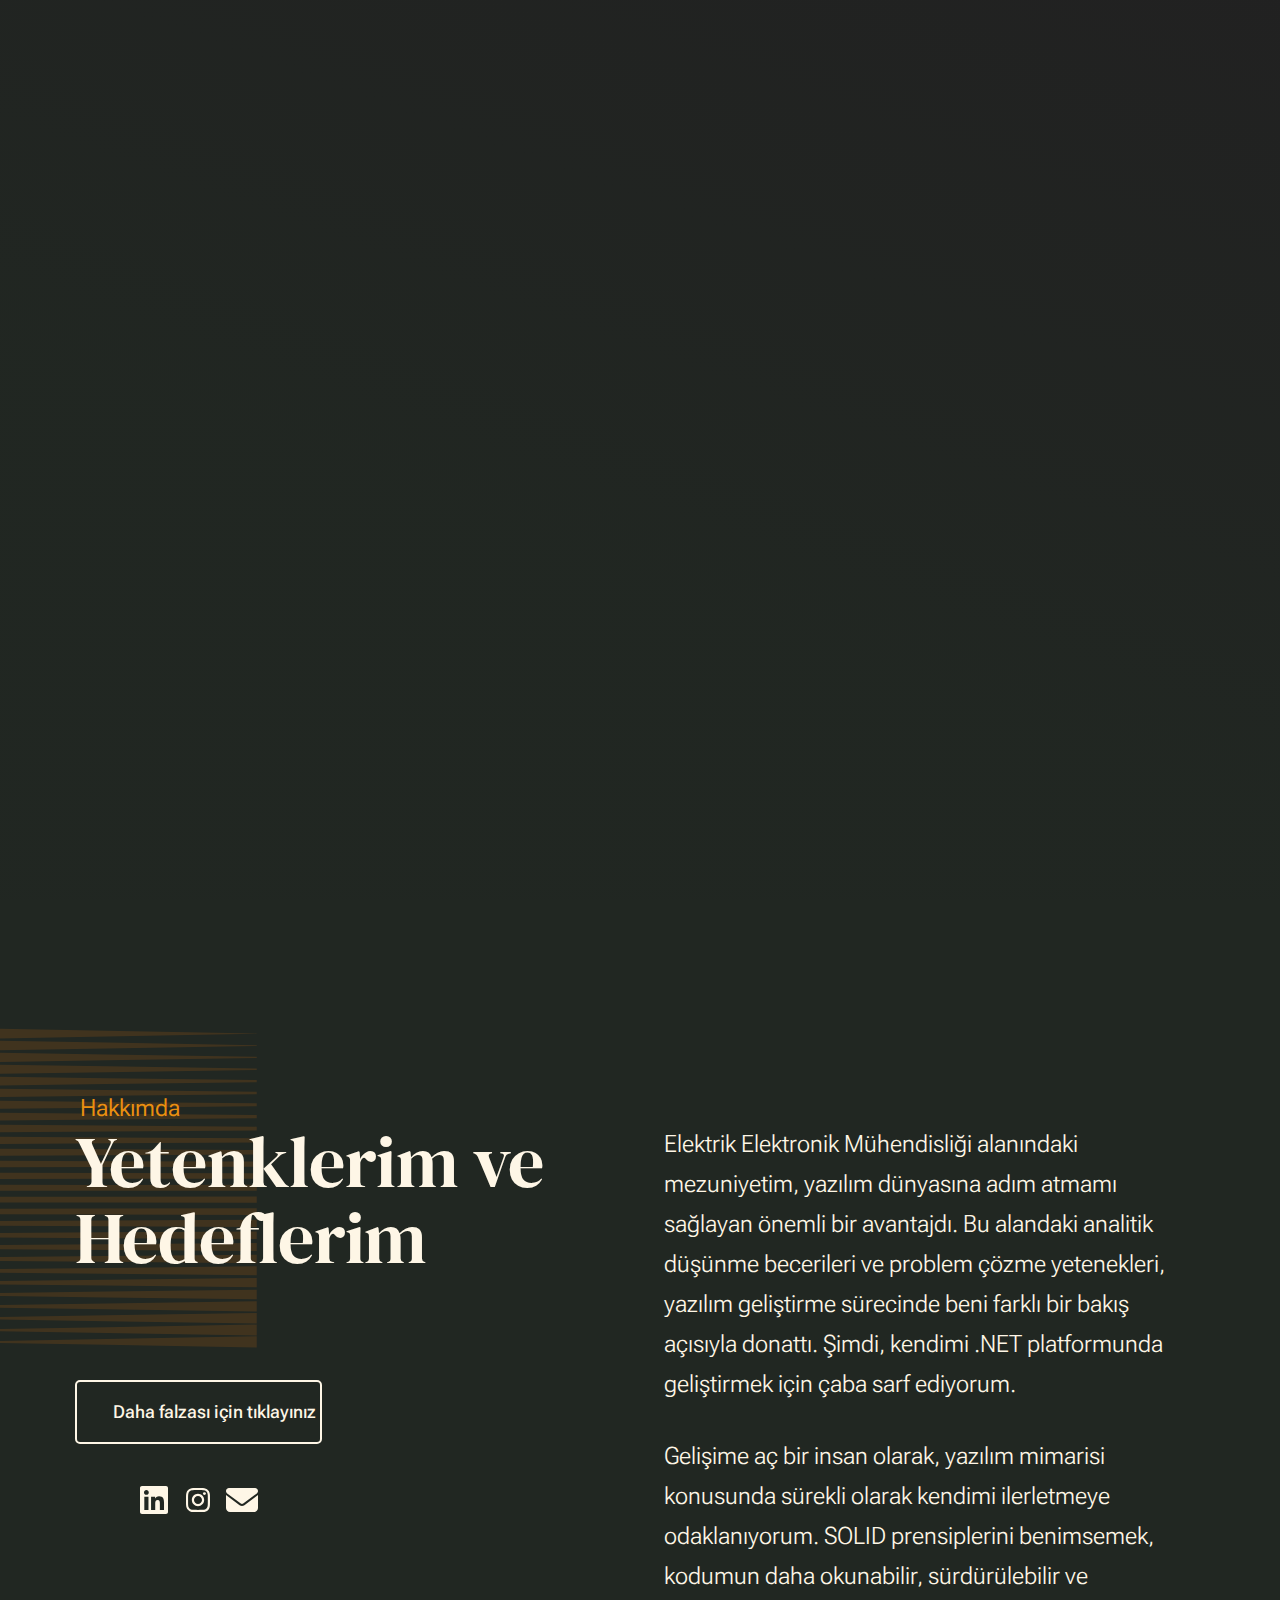
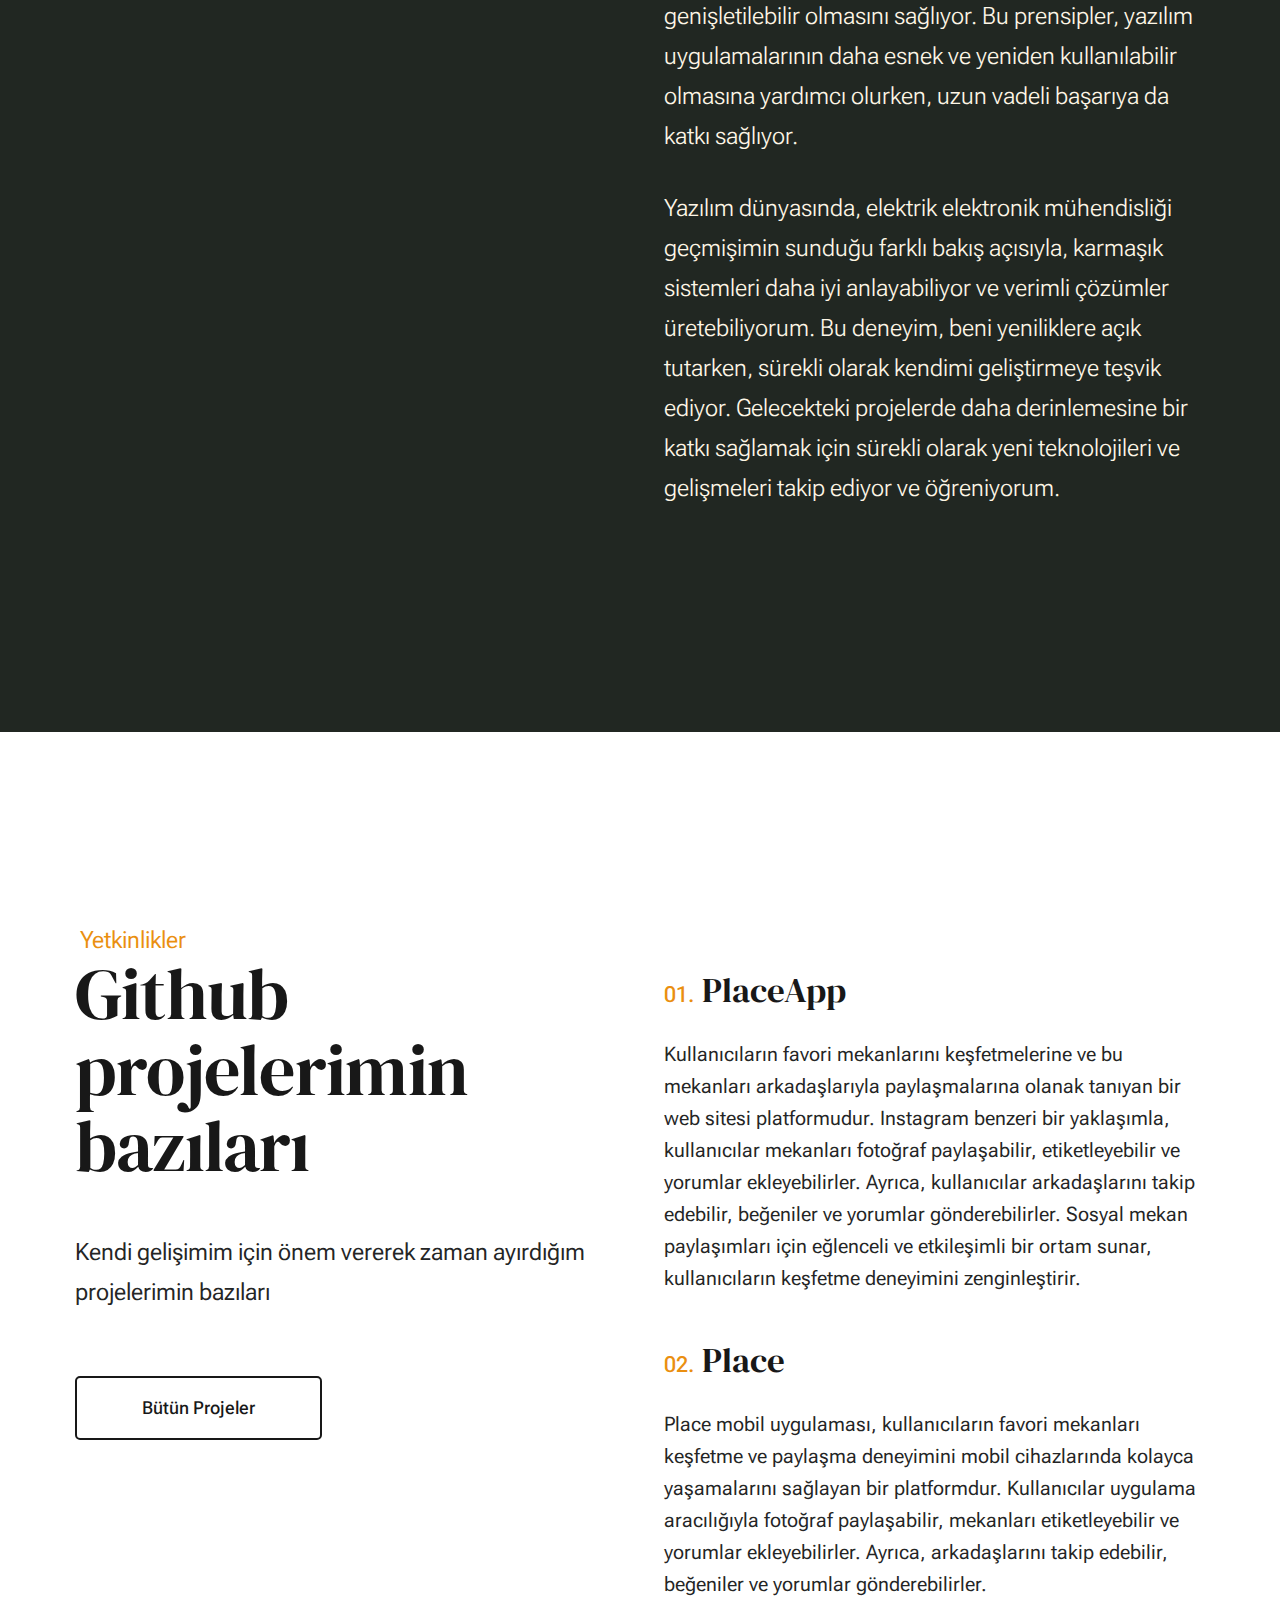
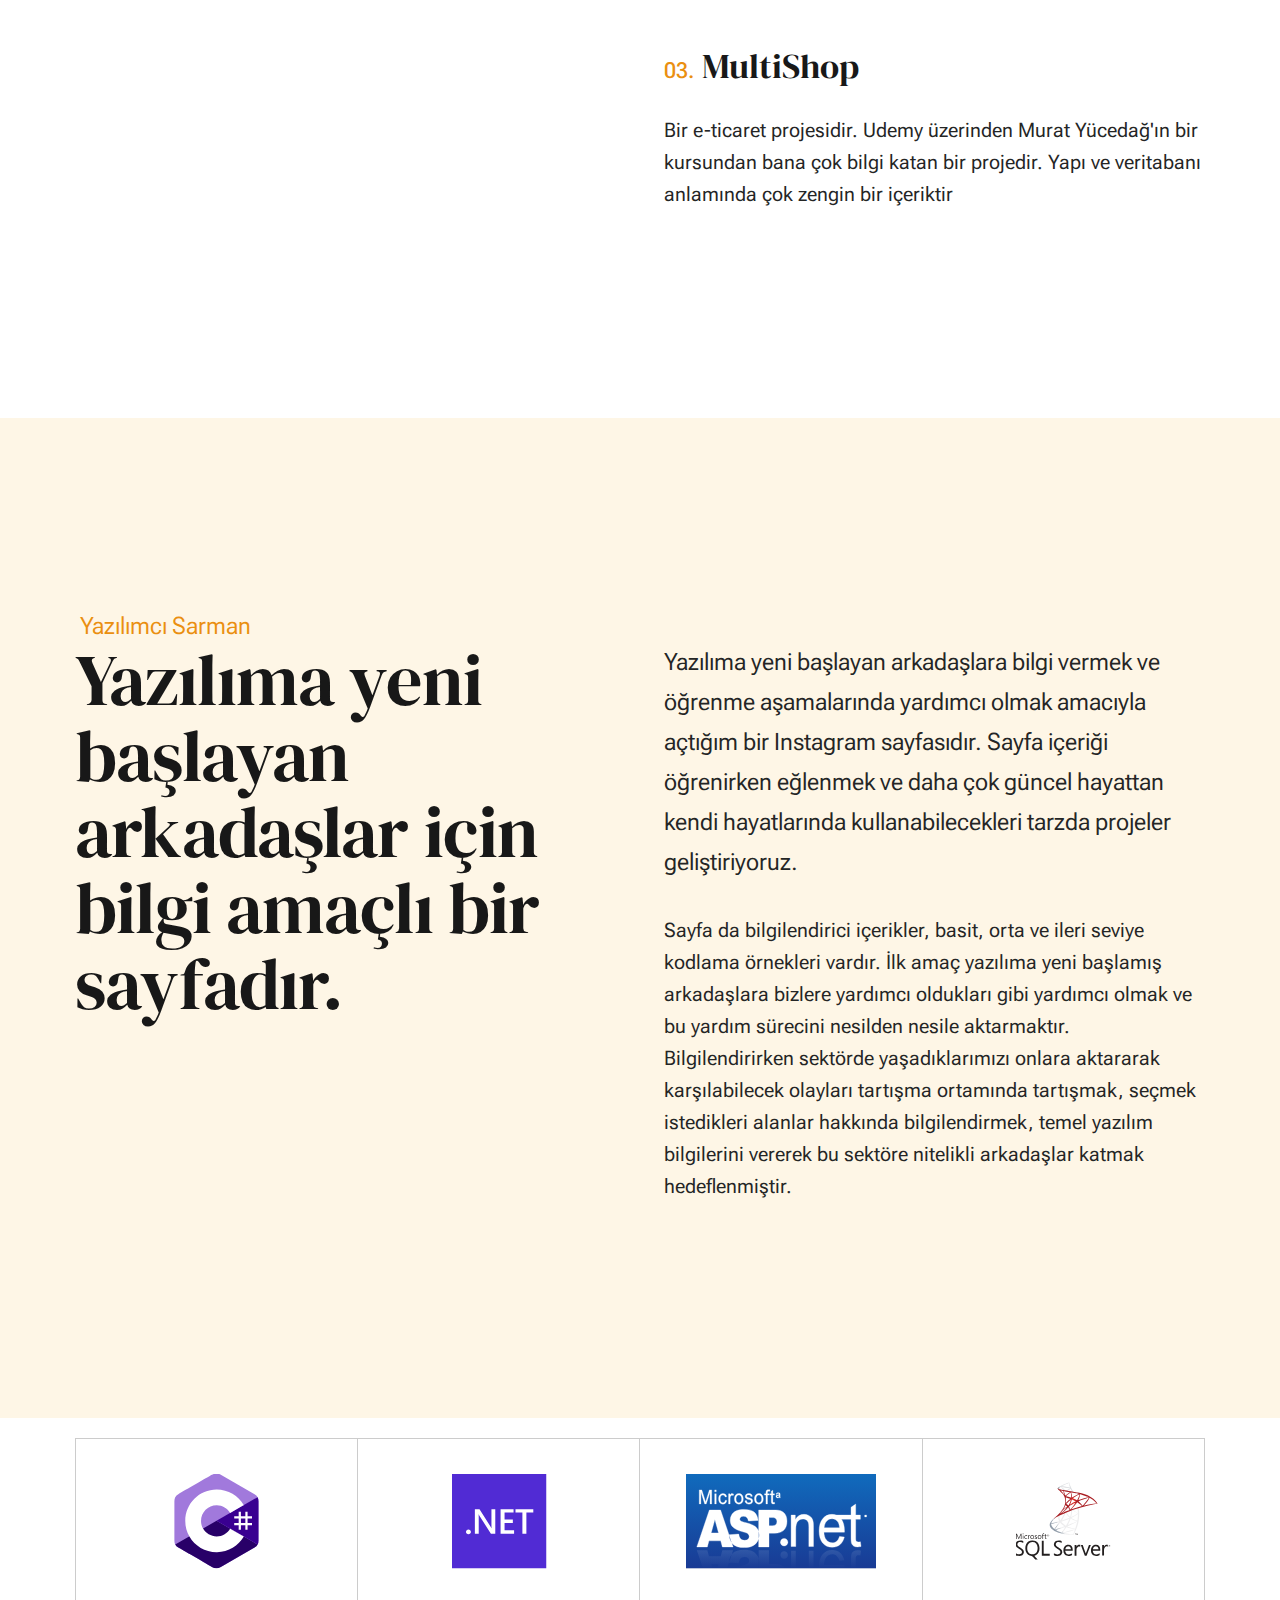
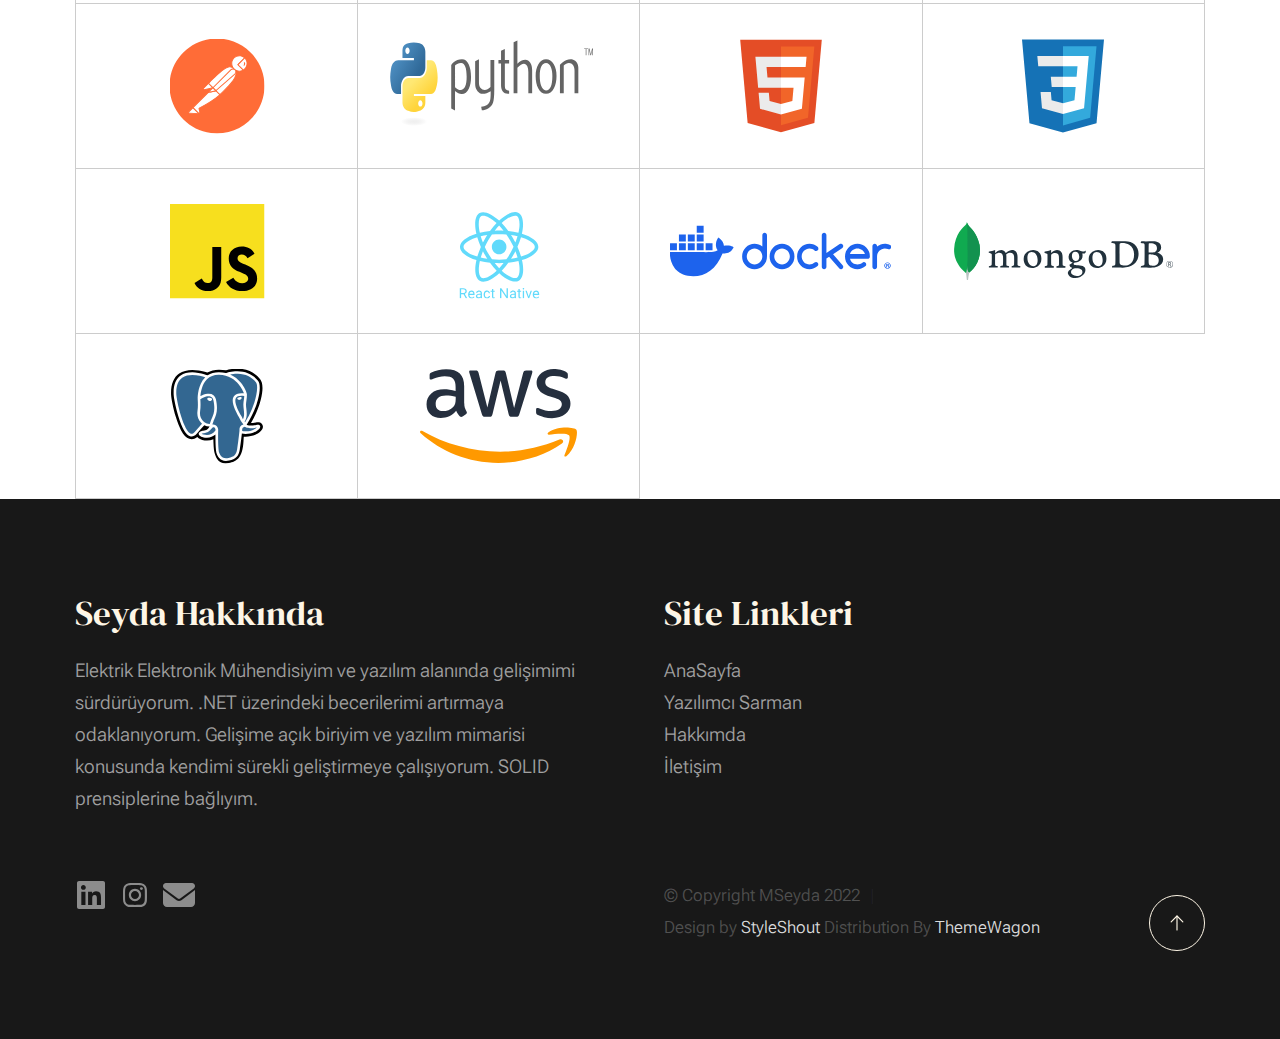
==== index.html @ 41a14652 "Fix" ====
<!DOCTYPE html>
<html lang="en" class="no-js" >
<head>

    <!--- basic page needs
    ================================================== -->
    <meta charset="utf-8">
    <meta name="viewport" content="width=device-width, initial-scale=1">
    <title>M.Seyda</title>

    <script>
        document.documentElement.classList.remove('no-js');
        document.documentElement.classList.add('js');
    </script>

    <!-- CSS
    ================================================== -->
    <link rel="stylesheet" href="css/vendor.css">
    <link rel="stylesheet" href="css/styles.css">

    <!-- favicons
    ================================================== -->
    <link rel="apple-touch-icon" sizes="180x180" href="apple-touch-icon.png">
    <link rel="icon" type="image/png" sizes="32x32" href="favicon-32x32.png">
    <link rel="icon" type="image/png" sizes="16x16" href="favicon-16x16.png">
    <link rel="manifest" href="site.webmanifest">

</head>


<body id="top">

    
    <!-- preloader
    ================================================== -->
    <div id="preloader">
        <div id="loader" class="dots-fade">
            <div></div>
            <div></div>
            <div></div>
        </div>
    </div>


    <!-- page wrap
    ================================================== -->
    <div id="page" class="s-pagewrap ss-home">


        <!-- # site header 
        ================================================== -->
        <header class="s-header">

            <div class="row s-header__inner width-sixteen-col">

                <div class="s-header__block">
                    <div class="s-header__logo">
                        <a class="logo" href="index.html">
                            <img src="images/logo.svg" alt="Homepage">
                        </a>
                    </div>

                    <a class="s-header__menu-toggle" href="#0"><span>Menu</span></a>
                </div> <!-- end s-header__block -->

                <nav class="s-header__nav">
    
                    <ul class="s-header__menu-links">
                        <li><a href="about.html">Hakkımda</a></li>
                        <li><a href="services.html">Yazılımsı Sarman</a></li>
                        <!-- <li><a href="blog.html">Journal</a></li> -->
                        <li><a href="contact.html">İletişim</a></li>
                    </ul> <!-- s-header__menu-links -->

                    <div class="s-header__contact">
                        <a href="https://drive.google.com/file/d/1LDnHceFIZ_jR4SyvJv1OPVoy2yQ7rIGN/view?usp=drive_link" class="btn btn--primary s-header__contact-btn" target="_blank">Cv İndir</a>                        
                    </div> <!-- s-header__contact -->
    
                </nav> <!-- end s-header__nav -->

            </div> <!-- end s-header__inner -->

        </header> <!-- end s-header -->


        <!-- # site main content
        ================================================== -->
        <section id="content" class="s-content" style="padding-bottom: 20px;">

            <!-- intro
            ----------------------------------------------- -->
            <section id="intro" class="s-intro">

                <div class="row s-intro__content width-sixteen-col">

                    <div class="column lg-12 s-intro__content-inner grid-block">
                        
                        <div class="s-intro__content-text">
                            <div class="s-intro__content-pretitle text-pretitle">Merhaba Ben Seyda</div>
                            <h1 class="s-intro__content-title">
                            Ben backend geliştiricisi ve <br>
                            elektrik elektronik <br>
                            mühendisiyim 
                            </h1>
                        </div> <!-- s-intro__content-text -->

                        <div class="s-intro__content-media"> 
                            <div class="s-intro__content-media-inner">                               
                                <img src="images/pp.jpeg" srcset="images/pp.jpeg 1x, images/pp@2x.jpeg 2x" alt="">
                                <div class="lines">                               
                                    <span></span>                                  
                                </div>
                            </div>
                        </div> <!-- s-intro__content-media -->                      

                        <div class="s-intro__scroll-down">
                            <a href="#about" class="smoothscroll">
                                <div class="scroll-icon">
                                    <svg xmlns="http://www.w3.org/2000/svg" viewBox="0 0 24 24" width="36" height="36" fill="none" stroke="#97b34a" stroke-width="1" stroke-linecap="round" stroke-linejoin="round">&lt;!--!  Atomicons Free 1.00 by @atisalab License - https://atomicons.com/license/ (Icons: CC BY 4.0) Copyright 2021 Atomicons --&gt;<polyline points="7 13 12 18 17 13"></polyline><line x1="12" y1="18" x2="12" y2="6"></line></svg>
                                </div>
                                <span>Daha fazlası için kaydırınız</span>
                            </a>
                        </div> <!-- s-intro__scroll-down -->
                        
                    </div> <!-- s-intro__content-inner -->

                </div> <!-- s-intro__content -->

            </section> <!-- end s-intro -->

            <!-- about
            ----------------------------------------------- -->
            <section id="about" class="s-about target-section">

                <div class="row s-about__content width-sixteen-col">
                    <div class="column grid-block grid-section-split">

                        <img src="images/geometric_shape.svg" alt="" class="s-about__content-imgbg">

                        <div class="section-header grid-section-split__header">
                            <div class="text-pretitle">Hakkımda</div>                           
                            <h2 class="text-display-title">
                            Yetenklerim ve Hedeflerim
                            </h2>                           
                        </div> <!-- end section-header -->

                        <div class="s-about__content-main grid-section-split__primary">
                            <p class="attention-getter">
                                Elektrik Elektronik Mühendisliği alanındaki mezuniyetim, yazılım dünyasına 
                                adım atmamı sağlayan önemli bir avantajdı. Bu alandaki analitik düşünme becerileri 
                                ve problem çözme yetenekleri, yazılım geliştirme sürecinde beni farklı bir bakış 
                                açısıyla donattı. Şimdi, kendimi .NET platformunda geliştirmek için çaba sarf ediyorum.
                            </p>

                            <p class="attention-getter">
                                Gelişime aç bir insan olarak, yazılım mimarisi konusunda sürekli olarak kendimi 
                                ilerletmeye odaklanıyorum. SOLID prensiplerini benimsemek, kodumun daha okunabilir, 
                                sürdürülebilir ve genişletilebilir olmasını sağlıyor. 
                                Bu prensipler, yazılım uygulamalarının daha esnek ve yeniden kullanılabilir olmasına 
                                yardımcı olurken, uzun vadeli başarıya da katkı sağlıyor.
                            </p>

                            <p class="attention-getter">
                                Yazılım dünyasında, elektrik elektronik mühendisliği geçmişimin 
                                sunduğu farklı bakış açısıyla, karmaşık sistemleri daha iyi anlayabiliyor ve 
                                verimli çözümler üretebiliyorum. Bu deneyim, beni yeniliklere açık tutarken, sürekli olarak 
                                kendimi geliştirmeye teşvik ediyor. Gelecekteki projelerde daha derinlemesine bir katkı sağlamak 
                                için sürekli olarak yeni teknolojileri ve gelişmeleri takip ediyor ve öğreniyorum.
                            </p>
                        </div> <!-- end s-about__content-main -->

                        <div class="s-about__content-btn grid-section-split__bottom">
                            <a href="about.html" class="btn btn--stroke u-fullwidth">Daha falzası için tıklayınız</a>

                            <ul class="s-about__social social-list">
                                <li>
                                    <a href="https://tr.linkedin.com/in/muhammet-seyda-arma%C4%9Fan-079438a9" target="_blank">
                                        <svg xmlns="http://www.w3.org/2000/svg" viewBox="0 0 448 512"><!--!Font Awesome Free 6.5.2 by @fontawesome - https://fontawesome.com License - https://fontawesome.com/license/free Copyright 2024 Fonticons, Inc.--><path d="M416 32H31.9C14.3 32 0 46.5 0 64.3v383.4C0 465.5 14.3 480 31.9 480H416c17.6 0 32-14.5 32-32.3V64.3c0-17.8-14.4-32.3-32-32.3zM135.4 416H69V202.2h66.5V416zm-33.2-243c-21.3 0-38.5-17.3-38.5-38.5S80.9 96 102.2 96c21.2 0 38.5 17.3 38.5 38.5 0 21.3-17.2 38.5-38.5 38.5zm282.1 243h-66.4V312c0-24.8-.5-56.7-34.5-56.7-34.6 0-39.9 27-39.9 54.9V416h-66.4V202.2h63.7v29.2h.9c8.9-16.8 30.6-34.5 62.9-34.5 67.2 0 79.7 44.3 79.7 101.9V416z"/></svg>
                                        <span class="u-screen-reader-text">Facebook</span>
                                    </a>
                                </li>
                                
                                <li>
                                    <a href="https://www.instagram.com/m.seydaarmagan/" target="_blank">
                                        <svg xmlns="http://www.w3.org/2000/svg" width="24" height="24" viewBox="0 0 24 24" style="fill:rgba(0, 0, 0, 1);transform:;-ms-filter:"><path d="M11.999,7.377c-2.554,0-4.623,2.07-4.623,4.623c0,2.554,2.069,4.624,4.623,4.624c2.552,0,4.623-2.07,4.623-4.624 C16.622,9.447,14.551,7.377,11.999,7.377L11.999,7.377z M11.999,15.004c-1.659,0-3.004-1.345-3.004-3.003 c0-1.659,1.345-3.003,3.004-3.003s3.002,1.344,3.002,3.003C15.001,13.659,13.658,15.004,11.999,15.004L11.999,15.004z"></path><circle cx="16.806" cy="7.207" r="1.078"></circle><path d="M20.533,6.111c-0.469-1.209-1.424-2.165-2.633-2.632c-0.699-0.263-1.438-0.404-2.186-0.42 c-0.963-0.042-1.268-0.054-3.71-0.054s-2.755,0-3.71,0.054C7.548,3.074,6.809,3.215,6.11,3.479C4.9,3.946,3.945,4.902,3.477,6.111 c-0.263,0.7-0.404,1.438-0.419,2.186c-0.043,0.962-0.056,1.267-0.056,3.71c0,2.442,0,2.753,0.056,3.71 c0.015,0.748,0.156,1.486,0.419,2.187c0.469,1.208,1.424,2.164,2.634,2.632c0.696,0.272,1.435,0.426,2.185,0.45 c0.963,0.042,1.268,0.055,3.71,0.055s2.755,0,3.71-0.055c0.747-0.015,1.486-0.157,2.186-0.419c1.209-0.469,2.164-1.424,2.633-2.633 c0.263-0.7,0.404-1.438,0.419-2.186c0.043-0.962,0.056-1.267,0.056-3.71s0-2.753-0.056-3.71C20.941,7.57,20.801,6.819,20.533,6.111z M19.315,15.643c-0.007,0.576-0.111,1.147-0.311,1.688c-0.305,0.787-0.926,1.409-1.712,1.711c-0.535,0.199-1.099,0.303-1.67,0.311 c-0.95,0.044-1.218,0.055-3.654,0.055c-2.438,0-2.687,0-3.655-0.055c-0.569-0.007-1.135-0.112-1.669-0.311 c-0.789-0.301-1.414-0.923-1.719-1.711c-0.196-0.534-0.302-1.099-0.311-1.669c-0.043-0.95-0.053-1.218-0.053-3.654 c0-2.437,0-2.686,0.053-3.655c0.007-0.576,0.111-1.146,0.311-1.687c0.305-0.789,0.93-1.41,1.719-1.712 c0.534-0.198,1.1-0.303,1.669-0.311c0.951-0.043,1.218-0.055,3.655-0.055c2.437,0,2.687,0,3.654,0.055 c0.571,0.007,1.135,0.112,1.67,0.311c0.786,0.303,1.407,0.925,1.712,1.712c0.196,0.534,0.302,1.099,0.311,1.669 c0.043,0.951,0.054,1.218,0.054,3.655c0,2.436,0,2.698-0.043,3.654H19.315z"></path></svg>
                                        <span class="u-screen-reader-text">Instagram</span>
                                    </a>
                                </li>
                                <li>
                                    <a href="mailto:muhammedseyda@hotmail.com">
                                        <svg xmlns="http://www.w3.org/2000/svg" viewBox="0 0 512 512"><!--!Font Awesome Free 6.5.2 by @fontawesome - https://fontawesome.com License - https://fontawesome.com/license/free Copyright 2024 Fonticons, Inc.--><path d="M48 64C21.5 64 0 85.5 0 112c0 15.1 7.1 29.3 19.2 38.4L236.8 313.6c11.4 8.5 27 8.5 38.4 0L492.8 150.4c12.1-9.1 19.2-23.3 19.2-38.4c0-26.5-21.5-48-48-48H48zM0 176V384c0 35.3 28.7 64 64 64H448c35.3 0 64-28.7 64-64V176L294.4 339.2c-22.8 17.1-54 17.1-76.8 0L0 176z"/></svg>
                                        <span class="u-screen-reader-text">Dribbble</span>
                                    </a>
                                </li>
                            </ul> <!-- end s-footer__social -->
                        </div> <!-- end s-about__content-btn -->
                    
                    </div> <!-- content-inner -->
                </div>
                
            </section> <!-- end s-about -->

            <!-- expertise
            ----------------------------------------------- -->
            <section id="expertise" class="s-expertise">

                <div class="row s-expertise__content width-sixteen-col">
                    <div class="column xl-12 grid-block grid-section-split">

                        <div class="section-header grid-section-split__header">
                            <div class="text-pretitle">Yetkinlikler</div>                           
                            <h2 class="text-display-title">
                            Github projelerimin bazıları
                            </h2>     
                            
                            <p class="lead">
                                Kendi gelişimim için önem vererek zaman ayırdığım projelerimin bazıları
                            </p>
                        </div> <!-- end section-header -->

                        <div class="s-expertise__content-main grid-section-split__primary">

                            <div class="grid-list-items list-items show-ctr">
                                <div class="grid-list-items__item list-items__item">
                                    <div class="grid-list-items__title list-items__item-header">
                                        <h3 class="list-items__item-title">PlaceApp</h3>
                                    </div>
                                    <div class="grid-list-items__text list-items__item-text">
                                        <p>
                                            Kullanıcıların favori mekanlarını keşfetmelerine ve bu mekanları arkadaşlarıyla 
                                            paylaşmalarına olanak tanıyan bir web sitesi platformudur. 
                                            Instagram benzeri bir yaklaşımla, kullanıcılar mekanları fotoğraf paylaşabilir, 
                                            etiketleyebilir ve yorumlar ekleyebilirler. Ayrıca, kullanıcılar arkadaşlarını takip edebilir, 
                                            beğeniler ve yorumlar gönderebilirler. Sosyal mekan paylaşımları için eğlenceli ve 
                                            etkileşimli bir ortam sunar, kullanıcıların keşfetme deneyimini zenginleştirir.
                                        </p>
                                    </div>
                                </div> <!-- list-item -->
                                <div class="grid-list-items__item list-items__item">
                                    <div class="grid-list-items__title list-items__item-header">
                                        <h3 class="list-items__item-title">Place</h3>
                                    </div>
                                    <div class="grid-list-items__text list-items__item-text">
                                        <p>
                                            Place mobil uygulaması, kullanıcıların favori mekanları keşfetme ve 
                                            paylaşma deneyimini mobil cihazlarında kolayca yaşamalarını 
                                            sağlayan bir platformdur. Kullanıcılar uygulama aracılığıyla 
                                            fotoğraf paylaşabilir, mekanları etiketleyebilir ve 
                                            yorumlar ekleyebilirler. Ayrıca, arkadaşlarını takip edebilir, 
                                            beğeniler ve yorumlar gönderebilirler.
                                        </p>
                                    </div>
                                </div> <!-- list-expertise__item -->
                                <div class="grid-list-items__item list-items__item">
                                    <div class="grid-list-items__title list-items__item-header">
                                        <h3 class="list-items__item-title">MultiShop</h3>
                                    </div>
                                    <div class="grid-list-items__text list-items__item-text">
                                        <p>
                                            Bir e-ticaret projesidir.
                                        Udemy üzerinden Murat Yücedağ'ın bir kursundan bana çok
                                        bilgi katan bir projedir. Yapı ve veritabanı anlamında çok
                                        zengin bir içeriktir
                                        </p>
                                    </div>
                                </div> <!-- list-expertise__item -->
                                 <!-- list-expertise__item -->

                            </div> <!-- grid-list-items -->
                        </div> <!-- end s-expertise__content-main -->

                        <div class="s-expertise__content-btn grid-section-split__bottom">
                            <a href="https://github.com/muhammetseyda?tab=repositories" target="_blank" class="btn btn--stroke u-fullwidth">Bütün Projeler</a>
                        </div> <!-- end s-about__content-btn -->

                    </div> <!-- end grid-block-->
                </div> <!-- end s-expertise__content -->

            </section> <!-- end s-expertise -->

            <!-- clients
            ----------------------------------------------- -->
            <section id="clients" class="s-clients">          

                <div class="row s-clients__content-block width-sixteen-col">
                    <div class="column xl-12 grid-block grid-section-split">
                    
                        <div class="section-header grid-section-split__header">
                            <div class="text-pretitle">
                                <a href="https://www.instagram.com/yazilimcisarman/" target="_blank">
                                    Yazılımcı Sarman
                                </a>
                            </div>                           
                            <h2 class="text-display-title">
                            Yazılıma yeni başlayan arkadaşlar için bilgi amaçlı bir sayfadır.
                            </h2>       
                        </div> <!-- end section-header -->
                    
                        <div class="grid-section-split__primary">
                            <p class="lead">
                            Yazılıma yeni başlayan arkadaşlara bilgi vermek ve öğrenme aşamalarında yardımcı olmak amacıyla
                            açtığım bir Instagram sayfasıdır. Sayfa içeriği öğrenirken eğlenmek ve daha çok güncel hayattan
                            kendi hayatlarında kullanabilecekleri tarzda projeler geliştiriyoruz.
                            </p>   

                            <p>
                            Sayfa da bilgilendirici içerikler, basit, orta ve ileri seviye kodlama örnekleri vardır.
                            İlk amaç yazılıma yeni başlamış arkadaşlara bizlere yardımcı oldukları gibi yardımcı olmak ve bu yardım 
                            sürecini nesilden nesile aktarmaktır. Bilgilendirirken sektörde yaşadıklarımızı onlara aktararak 
                            karşılabilecek olayları tartışma ortamında tartışmak, seçmek istedikleri alanlar hakkında bilgilendirmek,
                            temel yazılım bilgilerini vererek bu sektöre nitelikli arkadaşlar katmak hedeflenmiştir.
                            </p>
                        </div> <!-- end grid-section-split__primary -->
                    
                    </div> <!-- end column -->
                </div> <!-- end row -->

                 <!-- end row -->
            </section> <!-- end s-clients -->            

        </section> <!-- s-content-->
        <div class="row s-clients__content-block width-sixteen-col">
            <div class="column xl-12">
            
                <div class="clients-list">
                    <div class="clients-list__item">
                        <a href="#0">
                            <img src="images/clients/csharp.svg" alt="">
                        </a>
                    </div>   
                    <div class="column clients-list__item">
                        <a href="#0">
                            <img src="images/clients/dotnet-logo.svg" alt="">
                        </a>
                    </div>   
                    <div class="clients-list__item">
                        <a href="#0">
                            <img src="images/clients/Asp.net.svg" alt="">
                        </a>
                    </div>   
                    <div class="clients-list__item">
                        <a href="#0">
                            <img src="images/clients/ssms.svg" alt="">
                        </a>
                    </div>  
                    <div class="clients-list__item">
                        <a href="#0">
                            <img src="images/clients/postman.svg" alt="">
                        </a>
                    </div>                 
                    <div class="clients-list__item">
                        <a href="#0">
                            <img src="images/clients/python1.svg" alt="">
                        </a>
                    </div>
                    <div class="column clients-list__item">
                        <a href="#0">
                            <img src="images/clients/html5.svg" alt="">
                        </a>
                    </div>
                    <div class="clients-list__item">
                        <a href="#0">
                            <img src="images/clients/css3.svg" alt="">
                        </a>
                    </div>
                    <div class="clients-list__item">
                        <a href="#0">
                            <img src="images/clients/JavaScript.svg" alt="">
                        </a>
                    </div>
                    <div class="clients-list__item">
                        <a href="#0">
                            <img src="images/clients/react-native.svg" alt="">
                        </a>
                    </div>
                    
                    
                    <div class="clients-list__item">
                        <a href="#0">
                            <img src="images/clients/docker-logo-blue.svg" alt="">
                        </a>
                    </div>
                    
                    <div class="clients-list__item">
                        <a href="#0">
                            <img src="images/clients/MongoDB_Logo.svg" alt="">
                        </a>
                    </div>
                    <div class="clients-list__item">
                        <a href="#0">
                            <img src="images/clients/postgresql.svg" alt="">
                        </a>
                    </div>
                    
                    <div class="clients-list__item">
                        <a href="#0">
                            <img src="images/clients/Amazon_Web_Services.svg" alt="">
                        </a>
                    </div>
                </div> <!-- end clients-list -->

            </div> <!-- end column -->
        </div>
        <!-- # cta
        ================================================== -->


        <!-- # journal
        ================================================== -->



        <!-- # footer 
        ================================================== -->
        <footer class="s-footer">
            <div class="row s-footer__content">
                <div class="column xl-6 lg-6 md-12 s-footer__block s-footer__about">                    
                    <h3>Seyda Hakkında</h3>
                    <p>
                        Elektrik Elektronik Mühendisiyim ve yazılım alanında gelişimimi sürdürüyorum. 
                        .NET üzerindeki becerilerimi artırmaya odaklanıyorum. 
                        Gelişime açık biriyim ve yazılım mimarisi konusunda kendimi 
                        sürekli geliştirmeye çalışıyorum. SOLID prensiplerine bağlıyım.
                    </p>               
                </div>                
                <div class="column xl-3 lg-6 md-12 s-footer__block s-footer__site-links">
                    <h3>Site Linkleri</h3>
                    <ul class="link-list">
                        <li><a href="index.html">AnaSayfa</a></li>
                        <li><a href="services.html">Yazılımcı Sarman</a></li>
                        <li><a href="about.html">Hakkımda</a></li>
                        <li><a href="contact.html">İletişim</a></li>
                    </ul>
                </div>
                <div class="column xl-3 lg-6 md-12 tab-12 s-footer__block s-footer__newsletter" style="display: none;">
                    <h3>Newsletter</h3>

                    <p>
                    Lorem ipsum dolor sit amet consectetur, adipisicing elit. Facere ratione dignissimos.
                    </p>

                    <div class="subscribe-form" style="display: none;">
                        <form id="campaignForm" class="mc-form">
                            <input type="email" name="EMAIL" id="mce-EMAIL" class="u-fullwidth text-center" placeholder="Your Email Address" title="The domain portion of the email address is invalid (the portion after the @)." pattern="^([^\x00-\x20\x22\x28\x29\x2c\x2e\x3a-\x3c\x3e\x40\x5b-\x5d\x7f-\xff]+|\x22([^\x0d\x22\x5c\x80-\xff]|\x5c[\x00-\x7f])*\x22)(\x2e([^\x00-\x20\x22\x28\x29\x2c\x2e\x3a-\x3c\x3e\x40\x5b-\x5d\x7f-\xff]+|\x22([^\x0d\x22\x5c\x80-\xff]|\x5c[\x00-\x7f])*\x22))*\x40([^\x00-\x20\x22\x28\x29\x2c\x2e\x3a-\x3c\x3e\x40\x5b-\x5d\x7f-\xff]+|\x5b([^\x0d\x5b-\x5d\x80-\xff]|\x5c[\x00-\x7f])*\x5d)(\x2e([^\x00-\x20\x22\x28\x29\x2c\x2e\x3a-\x3c\x3e\x40\x5b-\x5d\x7f-\xff]+|\x5b([^\x0d\x5b-\x5d\x80-\xff]|\x5c[\x00-\x7f])*\x5d))*(\.\w{2,})+$" required>
                            <input type="submit" value="Subscribe" class="btn btn--primary btn--small u-fullwidth">
                            <div style="position: absolute; left: -5000px;" aria-hidden="true"><input type="text" name="b_cdb7b577e41181934ed6a6a44_9a91cfe7b3" tabindex="-1" value=""></div>
                            <div class="mc-status"></div>
                        </form>
                    </div>
                </div>
            </div>    
            
            <div class="row s-footer__bottom">
                <div class="column xl-6 lg-12">
                    <ul class="s-footer__social social-list">
                        <li>
                            <a href="https://tr.linkedin.com/in/muhammet-seyda-arma%C4%9Fan-079438a9" target="_blank">
                                <svg xmlns="http://www.w3.org/2000/svg" viewBox="0 0 448 512"><!--!Font Awesome Free 6.5.2 by @fontawesome - https://fontawesome.com License - https://fontawesome.com/license/free Copyright 2024 Fonticons, Inc.--><path d="M416 32H31.9C14.3 32 0 46.5 0 64.3v383.4C0 465.5 14.3 480 31.9 480H416c17.6 0 32-14.5 32-32.3V64.3c0-17.8-14.4-32.3-32-32.3zM135.4 416H69V202.2h66.5V416zm-33.2-243c-21.3 0-38.5-17.3-38.5-38.5S80.9 96 102.2 96c21.2 0 38.5 17.3 38.5 38.5 0 21.3-17.2 38.5-38.5 38.5zm282.1 243h-66.4V312c0-24.8-.5-56.7-34.5-56.7-34.6 0-39.9 27-39.9 54.9V416h-66.4V202.2h63.7v29.2h.9c8.9-16.8 30.6-34.5 62.9-34.5 67.2 0 79.7 44.3 79.7 101.9V416z"/></svg>
                                <span class="u-screen-reader-text">Facebook</span>
                            </a>
                        </li>
                        
                        <li>
                            <a href="https://www.instagram.com/m.seydaarmagan/" target="_blank">
                                <svg xmlns="http://www.w3.org/2000/svg" width="24" height="24" viewBox="0 0 24 24" style="fill:rgba(0, 0, 0, 1);transform:;-ms-filter:"><path d="M11.999,7.377c-2.554,0-4.623,2.07-4.623,4.623c0,2.554,2.069,4.624,4.623,4.624c2.552,0,4.623-2.07,4.623-4.624 C16.622,9.447,14.551,7.377,11.999,7.377L11.999,7.377z M11.999,15.004c-1.659,0-3.004-1.345-3.004-3.003 c0-1.659,1.345-3.003,3.004-3.003s3.002,1.344,3.002,3.003C15.001,13.659,13.658,15.004,11.999,15.004L11.999,15.004z"></path><circle cx="16.806" cy="7.207" r="1.078"></circle><path d="M20.533,6.111c-0.469-1.209-1.424-2.165-2.633-2.632c-0.699-0.263-1.438-0.404-2.186-0.42 c-0.963-0.042-1.268-0.054-3.71-0.054s-2.755,0-3.71,0.054C7.548,3.074,6.809,3.215,6.11,3.479C4.9,3.946,3.945,4.902,3.477,6.111 c-0.263,0.7-0.404,1.438-0.419,2.186c-0.043,0.962-0.056,1.267-0.056,3.71c0,2.442,0,2.753,0.056,3.71 c0.015,0.748,0.156,1.486,0.419,2.187c0.469,1.208,1.424,2.164,2.634,2.632c0.696,0.272,1.435,0.426,2.185,0.45 c0.963,0.042,1.268,0.055,3.71,0.055s2.755,0,3.71-0.055c0.747-0.015,1.486-0.157,2.186-0.419c1.209-0.469,2.164-1.424,2.633-2.633 c0.263-0.7,0.404-1.438,0.419-2.186c0.043-0.962,0.056-1.267,0.056-3.71s0-2.753-0.056-3.71C20.941,7.57,20.801,6.819,20.533,6.111z M19.315,15.643c-0.007,0.576-0.111,1.147-0.311,1.688c-0.305,0.787-0.926,1.409-1.712,1.711c-0.535,0.199-1.099,0.303-1.67,0.311 c-0.95,0.044-1.218,0.055-3.654,0.055c-2.438,0-2.687,0-3.655-0.055c-0.569-0.007-1.135-0.112-1.669-0.311 c-0.789-0.301-1.414-0.923-1.719-1.711c-0.196-0.534-0.302-1.099-0.311-1.669c-0.043-0.95-0.053-1.218-0.053-3.654 c0-2.437,0-2.686,0.053-3.655c0.007-0.576,0.111-1.146,0.311-1.687c0.305-0.789,0.93-1.41,1.719-1.712 c0.534-0.198,1.1-0.303,1.669-0.311c0.951-0.043,1.218-0.055,3.655-0.055c2.437,0,2.687,0,3.654,0.055 c0.571,0.007,1.135,0.112,1.67,0.311c0.786,0.303,1.407,0.925,1.712,1.712c0.196,0.534,0.302,1.099,0.311,1.669 c0.043,0.951,0.054,1.218,0.054,3.655c0,2.436,0,2.698-0.043,3.654H19.315z"></path></svg>
                                <span class="u-screen-reader-text">Instagram</span>
                            </a>
                        </li>
                        <li>
                            <a href="mailto:muhammedseyda@hotmail.com">
                                <svg xmlns="http://www.w3.org/2000/svg" viewBox="0 0 512 512"><!--!Font Awesome Free 6.5.2 by @fontawesome - https://fontawesome.com License - https://fontawesome.com/license/free Copyright 2024 Fonticons, Inc.--><path d="M48 64C21.5 64 0 85.5 0 112c0 15.1 7.1 29.3 19.2 38.4L236.8 313.6c11.4 8.5 27 8.5 38.4 0L492.8 150.4c12.1-9.1 19.2-23.3 19.2-38.4c0-26.5-21.5-48-48-48H48zM0 176V384c0 35.3 28.7 64 64 64H448c35.3 0 64-28.7 64-64V176L294.4 339.2c-22.8 17.1-54 17.1-76.8 0L0 176z"/></svg>
                                <span class="u-screen-reader-text">Dribbble</span>
                            </a>
                        </li>
                    </ul> <!-- end s-footer__social -->
                </div>
                <div class="column xl-6 lg-12">
                    <p class="ss-copyright">
                        <span>© Copyright MSeyda 2022</span> 
                        <span>Design by <a href="https://www.styleshout.com/">StyleShout</a> Distribution By <a href="https://themewagon.com">ThemeWagon</a></span>
                    </p>
                </div>

                <div class="ss-go-top">
                    <a class="smoothscroll" title="Back to Top" href="#top">
                        <svg xmlns="http://www.w3.org/2000/svg" viewBox="0 0 24 24" width="36" height="36" fill="none" stroke="#ffffff" stroke-width="1" stroke-linecap="round" stroke-linejoin="round">&lt;!--!  Atomicons Free 1.00 by @atisalab License - https://atomicons.com/license/ (Icons: CC BY 4.0) Copyright 2021 Atomicons --&gt;<polyline points="17 11 12 6 7 11"></polyline><line x1="12" y1="18" x2="12" y2="6"></line></svg>
                    </a>
                </div> <!-- end ss-go-top -->
            </div>
            
        </footer> <!-- end s-footer -->

    </div> <!-- end page-wrap -->

    <!-- Java Script
    ================================================== -->
    <script src="js/plugins.js"></script>
    <script src="js/main.js"></script>
</body>
</html>
---- css/vendor.css ----
/* ===================================================================
 * Monica Third-party Stylesheets
 * Template Ver. 1.0.0
 * 12-13-2022
 * -------------------------------------------------------------------
 *
 * TOC:
 * # PrismJS
 * # Swiper
 *
 * ------------------------------------------------------------------- */


/* ===================================================================
 * # PrismJS 1.20.0
 *   https://prismjs.com/download.html#themes=prism-okaidia&languages=markup+css+clike+javascript+markup-templating+php 
 *   
 *   okaidia theme for JavaScript, CSS and HTML
 *   Loosely based on Monokai textmate theme by http://www.monokai.nl/
 *   @author ocodia
 * ------------------------------------------------------------------- */
code[class*=language-],
pre[class*=language-] {
  color          : #f8f8f2;
  background     : none;
  text-shadow    : 0 1px rgba(0, 0, 0, 0.3);
  font-family    : var(--font-mono);
  font-size      : calc(var(--text-size) * 0.9444);
  text-align     : left;
  white-space    : pre;
  word-spacing   : normal;
  word-break     : normal;
  word-wrap      : normal;
  line-height    : var(--vspace-1);
  -moz-tab-size  : 4;
  -o-tab-size    : 4;
  tab-size       : 4;
  -webkit-hyphens: none;
  -ms-hyphens    : none;
  hyphens        : none;
}

/* Code blocks */
pre[class*=language-] {
  padding : var(--vspace-0_5) 0 var(--vspace-1);
  margin  : var(--vspace-1) 0;
  overflow: auto;
}

:not(pre)>code[class*=language-],
pre[class*=language-] {
  background: #272822;
}

/* Inline code */
:not(pre)>code[class*=language-] {
  padding    : 0.1em;
  white-space: normal;
}

.token.comment,
.token.prolog,
.token.doctype,
.token.cdata {
  color: slategray;
}

.token.punctuation {
  color: #f8f8f2;
}

.token.namespace {
  opacity: 0.7;
}

.token.property,
.token.tag,
.token.constant,
.token.symbol,
.token.deleted {
  color: #f92672;
}

.token.boolean,
.token.number {
  color: #ae81ff;
}

.token.selector,
.token.attr-name,
.token.string,
.token.char,
.token.builtin,
.token.inserted {
  color: #a6e22e;
}

.token.operator,
.token.entity,
.token.url,
.language-css .token.string,
.style .token.string,
.token.variable {
  color: #f8f8f2;
}

.token.atrule,
.token.attr-value,
.token.function,
.token.class-name {
  color: #e6db74;
}

.token.keyword {
  color: #66d9ef;
}

.token.regex,
.token.important {
  color: #fd971f;
}

.token.important,
.token.bold {
  font-weight: bold;
}

.token.italic {
  font-style: italic;
}

.token.entity {
  cursor: help;
}



/* ===================================================================
 * # Swiper 6.4.5
 *   Most modern mobile touch slider and framework with hardware accelerated transitions
 *   https://swiperjs.com
 *
 *   Copyright 2014-2020 Vladimir Kharlampidi
 *
 *   Released under the MIT License
 *
 *   Released on: December 18, 2020
 * ------------------------------------------------------------------- */
@font-face {
  font-family: "swiper-icons";
  src        : url("data:application/font-woff;charset=utf-8;base64, [base64]//wADZ2x5ZgAAAywAAADMAAAD2MHtryVoZWFkAAABbAAAADAAAAA2E2+eoWhoZWEAAAGcAAAAHwAAACQC9gDzaG10eAAAAigAAAAZAAAArgJkABFsb2NhAAAC0AAAAFoAAABaFQAUGG1heHAAAAG8AAAAHwAAACAAcABAbmFtZQAAA/gAAAE5AAACXvFdBwlwb3N0AAAFNAAAAGIAAACE5s74hXjaY2BkYGAAYpf5Hu/j+W2+MnAzMYDAzaX6QjD6/4//Bxj5GA8AuRwMYGkAPywL13jaY2BkYGA88P8Agx4j+/8fQDYfA1AEBWgDAIB2BOoAeNpjYGRgYNBh4GdgYgABEMnIABJzYNADCQAACWgAsQB42mNgYfzCOIGBlYGB0YcxjYGBwR1Kf2WQZGhhYGBiYGVmgAFGBiQQkOaawtDAoMBQxXjg/wEGPcYDDA4wNUA2CCgwsAAAO4EL6gAAeNpj2M0gyAACqxgGNWBkZ2D4/wMA+xkDdgAAAHjaY2BgYGaAYBkGRgYQiAHyGMF8FgYHIM3DwMHABGQrMOgyWDLEM1T9/w8UBfEMgLzE////P/5//f/V/xv+r4eaAAeMbAxwIUYmIMHEgKYAYjUcsDAwsLKxc3BycfPw8jEQA/[base64]/uznmfPFBNODM2K7MTQ45YEAZqGP81AmGGcF3iPqOop0r1SPTaTbVkfUe4HXj97wYE+yNwWYxwWu4v1ugWHgo3S1XdZEVqWM7ET0cfnLGxWfkgR42o2PvWrDMBSFj/IHLaF0zKjRgdiVMwScNRAoWUoH78Y2icB/yIY09An6AH2Bdu/UB+yxopYshQiEvnvu0dURgDt8QeC8PDw7Fpji3fEA4z/PEJ6YOB5hKh4dj3EvXhxPqH/SKUY3rJ7srZ4FZnh1PMAtPhwP6fl2PMJMPDgeQ4rY8YT6Gzao0eAEA409DuggmTnFnOcSCiEiLMgxCiTI6Cq5DZUd3Qmp10vO0LaLTd2cjN4fOumlc7lUYbSQcZFkutRG7g6JKZKy0RmdLY680CDnEJ+UMkpFFe1RN7nxdVpXrC4aTtnaurOnYercZg2YVmLN/d/gczfEimrE/fs/bOuq29Zmn8tloORaXgZgGa78yO9/cnXm2BpaGvq25Dv9S4E9+5SIc9PqupJKhYFSSl47+Qcr1mYNAAAAeNptw0cKwkAAAMDZJA8Q7OUJvkLsPfZ6zFVERPy8qHh2YER+3i/BP83vIBLLySsoKimrqKqpa2hp6+jq6RsYGhmbmJqZSy0sraxtbO3sHRydnEMU4uR6yx7JJXveP7WrDycAAAAAAAH//wACeNpjYGRgYOABYhkgZgJCZgZNBkYGLQZtIJsFLMYAAAw3ALgAeNolizEKgDAQBCchRbC2sFER0YD6qVQiBCv/H9ezGI6Z5XBAw8CBK/m5iQQVauVbXLnOrMZv2oLdKFa8Pjuru2hJzGabmOSLzNMzvutpB3N42mNgZGBg4GKQYzBhYMxJLMlj4GBgAYow/P/PAJJhLM6sSoWKfWCAAwDAjgbRAAB42mNgYGBkAIIbCZo5IPrmUn0hGA0AO8EFTQAA") format("woff");
  font-weight: 400;
  font-style : normal;
}

:root {
  --swiper-theme-color: #007aff;
}

.swiper-container {
  margin-left : auto;
  margin-right: auto;
  position    : relative;
  overflow    : hidden;
  list-style  : none;
  padding     : 0;
  /* Fix of Webkit flickering */
  z-index     : 1;
}

.swiper-container-vertical>.swiper-wrapper {
  flex-direction: column;
}

.swiper-wrapper {
  position           : relative;
  width              : 100%;
  height             : 100%;
  z-index            : 1;
  display            : flex;
  transition-property: transform;
  box-sizing         : content-box;
}

.swiper-container-android .swiper-slide,
.swiper-wrapper {
  transform: translate3d(0px, 0, 0);
}

.swiper-container-multirow>.swiper-wrapper {
  flex-wrap: wrap;
}

.swiper-container-multirow-column>.swiper-wrapper {
  flex-wrap     : wrap;
  flex-direction: column;
}

.swiper-container-free-mode>.swiper-wrapper {
  transition-timing-function: ease-out;
  margin                    : 0 auto;
}

.swiper-slide {
  flex-shrink        : 0;
  width              : 100%;
  height             : 100%;
  position           : relative;
  transition-property: transform;
}

.swiper-slide-invisible-blank {
  visibility: hidden;
}

/* Auto Height */
.swiper-container-autoheight,
.swiper-container-autoheight .swiper-slide {
  height: auto;
}

.swiper-container-autoheight .swiper-wrapper {
  align-items        : flex-start;
  transition-property: transform, height;
}

/* 3D Effects */
.swiper-container-3d {
  perspective: 1200px;
}

.swiper-container-3d .swiper-wrapper,
.swiper-container-3d .swiper-slide,
.swiper-container-3d .swiper-slide-shadow-left,
.swiper-container-3d .swiper-slide-shadow-right,
.swiper-container-3d .swiper-slide-shadow-top,
.swiper-container-3d .swiper-slide-shadow-bottom,
.swiper-container-3d .swiper-cube-shadow {
  transform-style: preserve-3d;
}

.swiper-container-3d .swiper-slide-shadow-left,
.swiper-container-3d .swiper-slide-shadow-right,
.swiper-container-3d .swiper-slide-shadow-top,
.swiper-container-3d .swiper-slide-shadow-bottom {
  position      : absolute;
  left          : 0;
  top           : 0;
  width         : 100%;
  height        : 100%;
  pointer-events: none;
  z-index       : 10;
}

.swiper-container-3d .swiper-slide-shadow-left {
  background-image: linear-gradient(to left, rgba(0, 0, 0, 0.5), rgba(0, 0, 0, 0));
}

.swiper-container-3d .swiper-slide-shadow-right {
  background-image: linear-gradient(to right, rgba(0, 0, 0, 0.5), rgba(0, 0, 0, 0));
}

.swiper-container-3d .swiper-slide-shadow-top {
  background-image: linear-gradient(to top, rgba(0, 0, 0, 0.5), rgba(0, 0, 0, 0));
}

.swiper-container-3d .swiper-slide-shadow-bottom {
  background-image: linear-gradient(to bottom, rgba(0, 0, 0, 0.5), rgba(0, 0, 0, 0));
}

/* CSS Mode */
.swiper-container-css-mode>.swiper-wrapper {
  overflow          : auto;
  scrollbar-width   : none;
  /* For Firefox */
  -ms-overflow-style: none;
  /* For Internet Explorer and Edge */
}

.swiper-container-css-mode>.swiper-wrapper::-webkit-scrollbar {
  display: none;
}

.swiper-container-css-mode>.swiper-wrapper>.swiper-slide {
  scroll-snap-align: start start;
}

.swiper-container-horizontal.swiper-container-css-mode>.swiper-wrapper {
  -ms-scroll-snap-type: x mandatory;
  scroll-snap-type    : x mandatory;
}

.swiper-container-vertical.swiper-container-css-mode>.swiper-wrapper {
  -ms-scroll-snap-type: y mandatory;
  scroll-snap-type    : y mandatory;
}

:root {
  --swiper-navigation-size   : 44px;
  /*
    --swiper-navigation-color: var(--swiper-theme-color);
    */
}

.swiper-button-prev,
.swiper-button-next {
  position       : absolute;
  top            : 50%;
  width          : calc(var(--swiper-navigation-size) / 44 * 27);
  height         : var(--swiper-navigation-size);
  margin-top     : calc(-1 * var(--swiper-navigation-size) / 2);
  z-index        : 10;
  cursor         : pointer;
  display        : flex;
  align-items    : center;
  justify-content: center;
  color          : var(--swiper-navigation-color, var(--swiper-theme-color));
}

.swiper-button-prev.swiper-button-disabled,
.swiper-button-next.swiper-button-disabled {
  opacity       : 0.35;
  cursor        : auto;
  pointer-events: none;
}

.swiper-button-prev:after,
.swiper-button-next:after {
  font-family   : swiper-icons;
  font-size     : var(--swiper-navigation-size);
  text-transform: none !important;
  letter-spacing: 0;
  text-transform: none;
  font-variant  : initial;
  line-height   : 1;
}

.swiper-button-prev,
.swiper-container-rtl .swiper-button-next {
  left : 10px;
  right: auto;
}

.swiper-button-prev:after,
.swiper-container-rtl .swiper-button-next:after {
  content: "prev";
}

.swiper-button-next,
.swiper-container-rtl .swiper-button-prev {
  right: 10px;
  left : auto;
}

.swiper-button-next:after,
.swiper-container-rtl .swiper-button-prev:after {
  content: "next";
}

.swiper-button-prev.swiper-button-white,
.swiper-button-next.swiper-button-white {
  --swiper-navigation-color: #ffffff;
}

.swiper-button-prev.swiper-button-black,
.swiper-button-next.swiper-button-black {
  --swiper-navigation-color: #000000;
}

.swiper-button-lock {
  display: none;
}

:root {
  /*
    --swiper-pagination-color: var(--swiper-theme-color);
    */
}

.swiper-pagination {
  position  : absolute;
  text-align: center;
  transition: 300ms opacity;
  transform : translate3d(0, 0, 0);
  z-index   : 10;
}

.swiper-pagination.swiper-pagination-hidden {
  opacity: 0;
}

/* Common Styles */
.swiper-pagination-fraction,
.swiper-pagination-custom,
.swiper-container-horizontal>.swiper-pagination-bullets {
  bottom: 10px;
  left  : 0;
  width : 100%;
}

/* Bullets */
.swiper-pagination-bullets-dynamic {
  overflow : hidden;
  font-size: 0;
}

.swiper-pagination-bullets-dynamic .swiper-pagination-bullet {
  transform: scale(0.33);
  position : relative;
}

.swiper-pagination-bullets-dynamic .swiper-pagination-bullet-active {
  transform: scale(1);
}

.swiper-pagination-bullets-dynamic .swiper-pagination-bullet-active-main {
  transform: scale(1);
}

.swiper-pagination-bullets-dynamic .swiper-pagination-bullet-active-prev {
  transform: scale(0.66);
}

.swiper-pagination-bullets-dynamic .swiper-pagination-bullet-active-prev-prev {
  transform: scale(0.33);
}

.swiper-pagination-bullets-dynamic .swiper-pagination-bullet-active-next {
  transform: scale(0.66);
}

.swiper-pagination-bullets-dynamic .swiper-pagination-bullet-active-next-next {
  transform: scale(0.33);
}

.swiper-pagination-bullet {
  width        : 8px;
  height       : 8px;
  display      : inline-block;
  border-radius: 100%;
  background   : #000;
  opacity      : 0.2;
}

button.swiper-pagination-bullet {
  border            : none;
  margin            : 0;
  padding           : 0;
  box-shadow        : none;
  -webkit-appearance: none;
  -moz-appearance   : none;
  appearance        : none;
}

.swiper-pagination-clickable .swiper-pagination-bullet {
  cursor: pointer;
}

.swiper-pagination-bullet-active {
  opacity   : 1;
  background: var(--swiper-pagination-color, var(--swiper-theme-color));
}

.swiper-container-vertical>.swiper-pagination-bullets {
  right    : 10px;
  top      : 50%;
  transform: translate3d(0px, -50%, 0);
}

.swiper-container-vertical>.swiper-pagination-bullets .swiper-pagination-bullet {
  margin : 6px 0;
  display: block;
}

.swiper-container-vertical>.swiper-pagination-bullets.swiper-pagination-bullets-dynamic {
  top      : 50%;
  transform: translateY(-50%);
  width    : 8px;
}

.swiper-container-vertical>.swiper-pagination-bullets.swiper-pagination-bullets-dynamic .swiper-pagination-bullet {
  display   : inline-block;
  transition: 200ms transform, 200ms top;
}

.swiper-container-horizontal>.swiper-pagination-bullets .swiper-pagination-bullet {
  margin: 0 4px;
}

.swiper-container-horizontal>.swiper-pagination-bullets.swiper-pagination-bullets-dynamic {
  left       : 50%;
  transform  : translateX(-50%);
  white-space: nowrap;
}

.swiper-container-horizontal>.swiper-pagination-bullets.swiper-pagination-bullets-dynamic .swiper-pagination-bullet {
  transition: 200ms transform, 200ms left;
}

.swiper-container-horizontal.swiper-container-rtl>.swiper-pagination-bullets-dynamic .swiper-pagination-bullet {
  transition: 200ms transform, 200ms right;
}

/* Progress */
.swiper-pagination-progressbar {
  background: rgba(0, 0, 0, 0.25);
  position  : absolute;
}

.swiper-pagination-progressbar .swiper-pagination-progressbar-fill {
  background      : var(--swiper-pagination-color, var(--swiper-theme-color));
  position        : absolute;
  left            : 0;
  top             : 0;
  width           : 100%;
  height          : 100%;
  transform       : scale(0);
  transform-origin: left top;
}

.swiper-container-rtl .swiper-pagination-progressbar .swiper-pagination-progressbar-fill {
  transform-origin: right top;
}

.swiper-container-horizontal>.swiper-pagination-progressbar,
.swiper-container-vertical>.swiper-pagination-progressbar.swiper-pagination-progressbar-opposite {
  width : 100%;
  height: 4px;
  left  : 0;
  top   : 0;
}

.swiper-container-vertical>.swiper-pagination-progressbar,
.swiper-container-horizontal>.swiper-pagination-progressbar.swiper-pagination-progressbar-opposite {
  width : 4px;
  height: 100%;
  left  : 0;
  top   : 0;
}

.swiper-pagination-white {
  --swiper-pagination-color: #ffffff;
}

.swiper-pagination-black {
  --swiper-pagination-color: #000000;
}

.swiper-pagination-lock {
  display: none;
}

/* Scrollbar */
.swiper-scrollbar {
  border-radius   : 10px;
  position        : relative;
  -ms-touch-action: none;
  background      : rgba(0, 0, 0, 0.1);
}

.swiper-container-horizontal>.swiper-scrollbar {
  position: absolute;
  left    : 1%;
  bottom  : 3px;
  z-index : 50;
  height  : 5px;
  width   : 98%;
}

.swiper-container-vertical>.swiper-scrollbar {
  position: absolute;
  right   : 3px;
  top     : 1%;
  z-index : 50;
  width   : 5px;
  height  : 98%;
}

.swiper-scrollbar-drag {
  height       : 100%;
  width        : 100%;
  position     : relative;
  background   : rgba(0, 0, 0, 0.5);
  border-radius: 10px;
  left         : 0;
  top          : 0;
}

.swiper-scrollbar-cursor-drag {
  cursor: move;
}

.swiper-scrollbar-lock {
  display: none;
}

.swiper-zoom-container {
  width          : 100%;
  height         : 100%;
  display        : flex;
  justify-content: center;
  align-items    : center;
  text-align     : center;
}

.swiper-zoom-container>img,
.swiper-zoom-container>svg,
.swiper-zoom-container>canvas {
  max-width    : 100%;
  max-height   : 100%;
  -o-object-fit: contain;
  object-fit   : contain;
}

.swiper-slide-zoomed {
  cursor: move;
}

/* Preloader */
:root {
  /*
    --swiper-preloader-color: var(--swiper-theme-color);
    */
}

.swiper-lazy-preloader {
  width            : 42px;
  height           : 42px;
  position         : absolute;
  left             : 50%;
  top              : 50%;
  margin-left      : -21px;
  margin-top       : -21px;
  z-index          : 10;
  transform-origin : 50%;
  -webkit-animation: swiper-preloader-spin 1s infinite linear;
  animation        : swiper-preloader-spin 1s infinite linear;
  box-sizing       : border-box;
  border           : 4px solid var(--swiper-preloader-color, var(--swiper-theme-color));
  border-radius    : 50%;
  border-top-color : transparent;
}

.swiper-lazy-preloader-white {
  --swiper-preloader-color: #fff;
}

.swiper-lazy-preloader-black {
  --swiper-preloader-color: #000;
}

@-webkit-keyframes swiper-preloader-spin {
  100% {
    transform: rotate(360deg);
  }
}

@keyframes swiper-preloader-spin {
  100% {
    transform: rotate(360deg);
  }
}

/* a11y */
.swiper-container .swiper-notification {
  position      : absolute;
  left          : 0;
  top           : 0;
  pointer-events: none;
  opacity       : 0;
  z-index       : -1000;
}

.swiper-container-fade.swiper-container-free-mode .swiper-slide {
  transition-timing-function: ease-out;
}

.swiper-container-fade .swiper-slide {
  pointer-events     : none;
  transition-property: opacity;
}

.swiper-container-fade .swiper-slide .swiper-slide {
  pointer-events: none;
}

.swiper-container-fade .swiper-slide-active,
.swiper-container-fade .swiper-slide-active .swiper-slide-active {
  pointer-events: auto;
}

.swiper-container-cube {
  overflow: visible;
}

.swiper-container-cube .swiper-slide {
  pointer-events             : none;
  -webkit-backface-visibility: hidden;
  backface-visibility        : hidden;
  z-index                    : 1;
  visibility                 : hidden;
  transform-origin           : 0 0;
  width                      : 100%;
  height                     : 100%;
}

.swiper-container-cube .swiper-slide .swiper-slide {
  pointer-events: none;
}

.swiper-container-cube.swiper-container-rtl .swiper-slide {
  transform-origin: 100% 0;
}

.swiper-container-cube .swiper-slide-active,
.swiper-container-cube .swiper-slide-active .swiper-slide-active {
  pointer-events: auto;
}

.swiper-container-cube .swiper-slide-active,
.swiper-container-cube .swiper-slide-next,
.swiper-container-cube .swiper-slide-prev,
.swiper-container-cube .swiper-slide-next+.swiper-slide {
  pointer-events: auto;
  visibility    : visible;
}

.swiper-container-cube .swiper-slide-shadow-top,
.swiper-container-cube .swiper-slide-shadow-bottom,
.swiper-container-cube .swiper-slide-shadow-left,
.swiper-container-cube .swiper-slide-shadow-right {
  z-index                    : 0;
  -webkit-backface-visibility: hidden;
  backface-visibility        : hidden;
}

.swiper-container-cube .swiper-cube-shadow {
  position  : absolute;
  left      : 0;
  bottom    : 0px;
  width     : 100%;
  height    : 100%;
  background: #000;
  opacity   : 0.6;
  filter    : blur(50px);
  z-index   : 0;
}

.swiper-container-flip {
  overflow: visible;
}

.swiper-container-flip .swiper-slide {
  pointer-events             : none;
  -webkit-backface-visibility: hidden;
  backface-visibility        : hidden;
  z-index                    : 1;
}

.swiper-container-flip .swiper-slide .swiper-slide {
  pointer-events: none;
}

.swiper-container-flip .swiper-slide-active,
.swiper-container-flip .swiper-slide-active .swiper-slide-active {
  pointer-events: auto;
}

.swiper-container-flip .swiper-slide-shadow-top,
.swiper-container-flip .swiper-slide-shadow-bottom,
.swiper-container-flip .swiper-slide-shadow-left,
.swiper-container-flip .swiper-slide-shadow-right {
  z-index                    : 0;
  -webkit-backface-visibility: hidden;
  backface-visibility        : hidden;
}
---- css/styles.css ----
@charset "UTF-8";
/* =================================================================== 
 * Monica Main Stylesheet
 * Template Ver. 1.0.0
 * 12-13-2022
 * ------------------------------------------------------------------
 *
 * TOC:
 * # SETTINGS
 *		## fonts
 *    	## colors
 *	  	## spacing and typescale
 *		## grid variables
 * # CSS RESET
 * # GRID
 *		## extra large devices
 *		## large devices
 *		## medium devices 
 *		## tablet devices
 *		## mobile devices
 *		## small mobile devices
 *		## additional column stackpoints 
 * # BASE SETUP
 * # UTILITY CLASSES
 * # TYPOGRAPHY 
 *		## additional typography & helper classes
 *		## lists
 *		## media 
 *		## spacing
 * # PRELOADER
 *		## page loaded
 * # FORM 
 *		## style placeholder text
 *		## change autocomplete styles in Chrome
 * # BUTTONS
 * # TABLE
 * # COMPONENTS
 *		## pagination 
 *		## alert box 
 *		## skillbars
 *		## stats tabs
 * # PROJECT-WIDE SHARED STYLES
 *		## list items
 *		## social list
 *		## blog card
 *		## testimonials
 *		## swiper overrides
 * # GRID-BASED LAYOUTS
 *		## grid block
 *		## list grid
 * # PAGE WRAP
 * # SITE HEADER
 *		## logo
 *		## main navigation
 *		## mobile menu toggle
 * # PAGEHEADER & PAGECONTENT
 * # INTRO
 *		## intro content
 *		## intro scroll down
 *		## intro transitions
 * # ABOUT
 * # EXPERTISE
 * # CLIENTS
 *		## clients list
 * # CTA
 * # JOURNAL
 * # FOOTER
 *		## newsletter
 *		## copyright
 *		## go top
 * # BLOG STYLES 
 * # PAGE STYLES 
 *		## services page
 *		## contact page
 *
 * ------------------------------------------------------------------ */


/* ===================================================================
 * # SETTINGS
 *
 *
 * ------------------------------------------------------------------- */

/* ------------------------------------------------------------------- 
 * ## fonts 
 * ------------------------------------------------------------------- */
@import url("https://fonts.googleapis.com/css2?family=DM+Serif+Display&family=Roboto+Flex:opsz,wght@8..144,300;8..144,400;8..144,500;8..144,600&display=swap");

:root {
	--font-1: "Roboto Flex", sans-serif;
	--font-2: "DM Serif Display", Serif;

  /* monospace
   */
	--font-mono: Consolas, "Andale Mono", Courier, "Courier New", monospace;
}

/* ------------------------------------------------------------------- 
 * ## colors
 * ------------------------------------------------------------------- */
:root {
  /* color-1(#EA9010)
   * color-2(#343D35)
   * color-3(#FEF5E4)
   */
	--color-1: hsla(35, 87%, 49%, 1);
	--color-2: hsla(127, 8%, 22%, 1);
	--color-3: hsla(39, 93%, 95%, 1);

  /* theme color variations
   */
	--color-1-lightest             : hsla(35, 87%, 96%, 1);
	--color-1-lighter              : hsla(35, 87%, 69%, 1);
	--color-1-light                : hsla(35, 87%, 59%, 1);
	--color-1-dark                 : hsla(35, 87%, 39%, 1);
	--color-1-darker               : hsla(35, 87%, 29%, 1);
	--color-1-darkest              : hsla(35, 87%, 10%, 1);

	--color-2-lightest             : hsla(127, 8%, 55%, 1);
	--color-2-lighter              : hsla(127, 8%, 42%, 1);
	--color-2-light                : hsla(127, 8%, 32%, 1);
	--color-2-dark                 : hsla(127, 8%, 14%, 1);
	--color-2-darker               : hsla(127, 8%, 2%, 1);
	
	--color-3-light                : hsla(39, 93%, 100%, 1);
	--color-3-dark                 : hsla(39, 93%, 85%, 1);
	--color-3-darker               : hsla(39, 93%, 75%, 1);

  /* feedback colors
   * color-error(#ffd1d2), color-success(#c8e675), 
   * color-info(#d7ecfb), color-notice(#fff099)
   */
	--color-error                  : hsla(359, 100%, 91%, 1);
	--color-success                : hsla(76, 69%, 68%, 1);
	--color-info                   : hsla(205, 82%, 91%, 1);
	--color-notice                 : hsla(51, 100%, 80%, 1);
	--color-error-content          : hsla(359, 50%, 50%, 1);
	--color-success-content        : hsla(76, 29%, 28%, 1);
	--color-info-content           : hsla(205, 32%, 31%, 1);
	--color-notice-content         : hsla(51, 30%, 30%, 1);

  /* shades 
   * generated using 
   * Tint & Shade Generator 
   * (https                     ://maketintsandshades.com/)
   */
	--color-black                  : #000000;
	--color-gray-19                : #121212;
	--color-gray-18                : #242525;
	--color-gray-17                : #363737;
	--color-gray-16                : #484949;
	--color-gray-15                : #5b5c5c;
	--color-gray-14                : #6d6e6e;
	--color-gray-13                : #7f8080;
	--color-gray-12                : #919292;
	--color-gray-11                : #a3a5a5;
	--color-gray-10                : #b5b7b7;
	--color-gray-9                 : #bcbebe;
	--color-gray-8                 : #c4c5c5;
	--color-gray-7                 : #cbcdcd;
	--color-gray-6                 : #d3d4d4;
	--color-gray-5                 : #dadbdb;
	--color-gray-4                 : #e1e2e2;
	--color-gray-3                 : #e9e9e9;
	--color-gray-2                 : #f0f1f1;
	--color-gray-1                 : #f8f8f8;
	--color-white                  : #ffffff;

  /* text
   */
	--color-text                   : var(--color-gray-18);
	--color-text-dark              : #181818;
	--color-text-light             : var(--color-gray-14);
	--color-placeholder            : var(--color-gray-12);

  /* link
   */
	--color-link                   : var(--color-1);
	--color-link-hover             : var(--color-2-lighter);
	--color-link-active            : var(--color-2-lighter);

  /* buttons
   */
	--color-btn                    : var(--color-gray-4);
	--color-btn-text               : var(--color-text);
	--color-btn-hover              : var(--color-gray-5);
	--color-btn-hover-text         : var(--color-text);
	--color-btn-primary            : var(--color-1);
	--color-btn-primary-text       : var(--color-2-dark);
	--color-btn-primary-hover      : var(--color-1-light);
	--color-btn-primary-hover-text : var(--color-2-dark);
	--color-btn-stroke             : var(--color-text-dark);
	--color-btn-stroke-text        : var(--color-text-dark);
	--color-btn-stroke-hover       : var(--color-text-dark);
	--color-btn-stroke-hover-text  : var(--color-white);

  /* preloader
   */
	--color-preloader-bg           : var(--color-2-dark);
	--color-loader                 : var(--color-white);
	--color-loader-light           : var(--color-2-light);

  /* others
   */
	--color-body                   : white;
	--color-border                 : rgba(0, 0, 0, .1);
	--border-radius                : 5px;
}

/* ------------------------------------------------------------------- 
 * ## spacing and typescale
 * ------------------------------------------------------------------- */
:root {
  /* spacing
   * base font size: 20px 
   * vertical space unit : 32px
   */
	--base-size        : 62.5%;
	--multiplier       : 1;
	--base-font-size   : calc(2rem * var(--multiplier));
	--space            : calc(3.2rem * var(--multiplier));

  /* vertical spacing 
   */
	--vspace-0_125     : calc(0.125 * var(--space));
	--vspace-0_25      : calc(0.25 * var(--space));
	--vspace-0_375     : calc(0.375 * var(--space));
	--vspace-0_5       : calc(0.5 * var(--space));
	--vspace-0_625     : calc(0.625 * var(--space));
	--vspace-0_75      : calc(0.75 * var(--space));
	--vspace-0_875     : calc(0.875 * var(--space));
	--vspace-1         : calc(var(--space));
	--vspace-1_25      : calc(1.25 * var(--space));
	--vspace-1_5       : calc(1.5 * var(--space));
	--vspace-1_75      : calc(1.75 * var(--space));
	--vspace-2         : calc(2 * var(--space));
	--vspace-2_5       : calc(2.5 * var(--space));
	--vspace-3         : calc(3 * var(--space));
	--vspace-3_5       : calc(3.5 * var(--space));
	--vspace-4         : calc(4 * var(--space));
	--vspace-4_5       : calc(4.5 * var(--space));
	--vspace-5         : calc(5 * var(--space));
	--vspace-5_5       : calc(5.5 * var(--space));
	--vspace-6         : calc(6 * var(--space));
	--vspace-6_5       : calc(6.5 * var(--space));
	--vspace-7         : calc(7 * var(--space));
	--vspace-7_5       : calc(7.5 * var(--space));
	--vspace-8         : calc(8 * var(--space));
	--vspace-8_5       : calc(8.5 * var(--space));
	--vspace-9         : calc(9 * var(--space));
	--vspace-9_5       : calc(9.5 * var(--space));
	--vspace-10        : calc(10 * var(--space));

  /* type scale
   * ratio 1        :2 | base: 20px
   * -------------------------------------------------------
   *
   * --text-huge-3    = (148.60px)
   * --text-huge-2    = (123.83px)
   * --text-huge-1    = (103.20px)
   * --text-display-3 = (86.00px)
   * --text-display-2 = (71.66px)
   * --text-display-1 = (59.72px)
   * --text-xxxl      = (49.77px)
   * --text-xxl       = (41.47px)
   * --text-xl        = (34.56px)
   * --text-lg        = (28.80px)
   * --text-md        = (24.00px)
   * --text-size      = (20.00px) BASE
   * --text-sm        = (16.67px)
   * --text-xs        = (13.89px)
   *
   * ---------------------------------------------------------
   */
	--text-scale-ratio : 1.2;
	--text-size        : var(--base-font-size);
	--text-xs          : calc((var(--text-size) / var(--text-scale-ratio)) / var(--text-scale-ratio));
	--text-sm          : calc(var(--text-xs) * var(--text-scale-ratio));
	--text-md          : calc(var(--text-sm) * var(--text-scale-ratio) * var(--text-scale-ratio));
	--text-lg          : calc(var(--text-md) * var(--text-scale-ratio));
	--text-xl          : calc(var(--text-lg) * var(--text-scale-ratio));
	--text-xxl         : calc(var(--text-xl) * var(--text-scale-ratio));
	--text-xxxl        : calc(var(--text-xxl) * var(--text-scale-ratio));
	--text-display-1   : calc(var(--text-xxxl) * var(--text-scale-ratio));
	--text-display-2   : calc(var(--text-display-1) * var(--text-scale-ratio));
	--text-display-3   : calc(var(--text-display-2) * var(--text-scale-ratio));
	--text-huge-1      : calc(var(--text-display-3) * var(--text-scale-ratio));
	--text-huge-2      : calc(var(--text-huge-1) * var(--text-scale-ratio));
	--text-huge-3      : calc(var(--text-huge-2) * var(--text-scale-ratio));

  /* default button height
   */
	--vspace-btn       : var(--vspace-2);
}

/* on mobile devices below 600px, change the value of '--multiplier' 
 * to adjust the values of base font size and vertical space unit.
 */
@media screen and (max-width: 600px) {
	:root {
		--multiplier: .9375;
	}
}

/* ------------------------------------------------------------------- 
 * ## grid variables
 * ------------------------------------------------------------------- */
:root {
  
  /* widths for rows and containers
   */
	--width-sixteen-cols: 1760px;
	--width-default     : 1320px;
	--width-wide        : 1600px;
	--width-wider       : 1800px;
	--width-narrow      : 1200px;
	--width-narrower    : 1000px;
	--width-narrowest   : 800px;
	--width-full        : 100%;
	--width-grid-max    : var(--width-default);

  /* gutter
   */
	--gutter            : 2.4rem;
}

/* on large screen devices
 */
@media screen and (max-width: 1000px) {
	:root {
		--gutter: 2.2rem;
	}
}

/* on small devices
 */
@media screen and (max-width: 600px) {
	:root {
		--gutter: 1rem;
	}
}



/* ====================================================================
 * # CSS RESET
 *
 *
 * --------------------------------------------------------------------
 * http://meyerweb.com/eric/tools/css/reset/ 
 * v2.0 | 20110126
 * License: none (public domain)
 * -------------------------------------------------------------------- */
html,
body,
div,
span,
applet,
object,
iframe,
h1,
h2,
h3,
h4,
h5,
h6,
p,
blockquote,
pre,
a,
abbr,
acronym,
address,
big,
cite,
code,
del,
dfn,
em,
img,
ins,
kbd,
q,
s,
samp,
small,
strike,
strong,
sub,
sup,
tt,
var,
b,
u,
i,
center,
dl,
dt,
dd,
ol,
ul,
li,
fieldset,
form,
label,
legend,
table,
caption,
tbody,
tfoot,
thead,
tr,
th,
td,
article,
aside,
canvas,
details,
embed,
figure,
figcaption,
footer,
header,
hgroup,
menu,
nav,
output,
ruby,
section,
summary,
time,
mark,
audio,
video {
	margin        : 0;
	padding       : 0;
	border        : 0;
	font-size     : 100%;
	font          : inherit;
	vertical-align: baseline;
}

/* HTML5 display-role reset for older browsers */
article,
aside,
details,
figcaption,
figure,
footer,
header,
hgroup,
menu,
nav,
section {
	display: block;
}

body {
	line-height: 1;
}

ol,
ul {
	list-style: none;
}

blockquote,
q {
	quotes: none;
}

blockquote:before,
blockquote:after,
q:before,
q:after {
	content: "";
	content: none;
}

table {
	border-collapse: collapse;
	border-spacing : 0;
}


/* ===================================================================
 * # GRID v5.0.0
 *
 *
 * -------------------------------------------------------------------
 * - Grid system based on the flex display property.
 *
 * - Grid breakpoints are based on MAXIMUM WIDTH media queries, 
 *   meaning they apply to that one breakpoint and ALL THOSE BELOW IT.
 *
 * - Grid columns without a specified width will automatically layout 
 *   as equal width columns.
 *
 * - On viewports 400px and below, all grid columns will stacked 
 *   vertically
 *
 * ------------------------------------------------------------------- */

/* row 
 */
.row {
	display  : flex;
	flex-flow: row wrap;
	width    : min(92%, var(--width-grid-max));
	margin   : 0 auto;
}

.row .row {
	width       : auto;
	margin-left : calc(var(--gutter) * -1);
	margin-right: calc(var(--gutter) * -1);
}

/* column
 */
.column {
	flex   : 1;
	padding: 0 var(--gutter);
}

.collapse>.column,
.column.collapse {
	padding: 0;
}

/* row utility classes
 */
.row.row-wrap {
	flex-wrap: wrap;
}

.row.row-nowrap {
	flex-wrap: nowrap;
}

.row.row-y-top {
	align-items: flex-start;
}

.row.row-y-bottom {
	align-items: flex-end;
}

.row.row-y-center {
	align-items: center;
}

.row.row-stretch {
	align-items: stretch;
}

.row.row-baseline {
	align-items: baseline;
}

.row.row-x-left {
	justify-content: flex-start;
}

.row.row-x-right {
	justify-content: flex-end;
}

.row.row-x-center {
	justify-content: center;
}

.row.row-center {
	align-items    : center;
	justify-content: center;
}

/* ------------------------- -------------------------------------------
 * ## extra large devices (1201px and above)
 * -------------------------------------------------------------------- */
.xl-1 {
	flex : none;
	width: 8.3333333333%;
}

.xl-2 {
	flex : none;
	width: 16.6666666667%;
}

.xl-3 {
	flex : none;
	width: 25%;
}

.xl-4 {
	flex : none;
	width: 33.3333333333%;
}

.xl-5 {
	flex : none;
	width: 41.6666666667%;
}

.xl-6 {
	flex : none;
	width: 50%;
}

.xl-7 {
	flex : none;
	width: 58.3333333333%;
}

.xl-8 {
	flex : none;
	width: 66.6666666667%;
}

.xl-9 {
	flex : none;
	width: 75%;
}

.xl-10 {
	flex : none;
	width: 83.3333333333%;
}

.xl-11 {
	flex : none;
	width: 91.6666666667%;
}

.xl-12 {
	flex : none;
	width: 100%;
}

/* --------------------------------------------------------------------
 * ## large devices (1001px to 1200px)
 * -------------------------------------------------------------------- */
@media screen and (max-width: 1200px) {
	.lg-1 {
		flex : none;
		width: 8.3333333333%;
	}

	.lg-2 {
		flex : none;
		width: 16.6666666667%;
	}

	.lg-3 {
		flex : none;
		width: 25%;
	}

	.lg-4 {
		flex : none;
		width: 33.3333333333%;
	}

	.lg-5 {
		flex : none;
		width: 41.6666666667%;
	}

	.lg-6 {
		flex : none;
		width: 50%;
	}

	.lg-7 {
		flex : none;
		width: 58.3333333333%;
	}

	.lg-8 {
		flex : none;
		width: 66.6666666667%;
	}

	.lg-9 {
		flex : none;
		width: 75%;
	}

	.lg-10 {
		flex : none;
		width: 83.3333333333%;
	}

	.lg-11 {
		flex : none;
		width: 91.6666666667%;
	}

	.lg-12 {
		flex : none;
		width: 100%;
	}
}

/* --------------------------------------------------------------------
 * ## medium devices (801px to 1000px)
 * -------------------------------------------------------------------- */
@media screen and (max-width: 1000px) {
	.md-1 {
		flex : none;
		width: 8.3333333333%;
	}

	.md-2 {
		flex : none;
		width: 16.6666666667%;
	}

	.md-3 {
		flex : none;
		width: 25%;
	}

	.md-4 {
		flex : none;
		width: 33.3333333333%;
	}

	.md-5 {
		flex : none;
		width: 41.6666666667%;
	}

	.md-6 {
		flex : none;
		width: 50%;
	}

	.md-7 {
		flex : none;
		width: 58.3333333333%;
	}

	.md-8 {
		flex : none;
		width: 66.6666666667%;
	}

	.md-9 {
		flex : none;
		width: 75%;
	}

	.md-10 {
		flex : none;
		width: 83.3333333333%;
	}

	.md-11 {
		flex : none;
		width: 91.6666666667%;
	}

	.md-12 {
		flex : none;
		width: 100%;
	}
}

/* --------------------------------------------------------------------
 * ## tablet devices (601px to 800px)  
 * -------------------------------------------------------------------- */
@media screen and (max-width: 800px) {
	.tab-1 {
		flex : none;
		width: 8.3333333333%;
	}

	.tab-2 {
		flex : none;
		width: 16.6666666667%;
	}

	.tab-3 {
		flex : none;
		width: 25%;
	}

	.tab-4 {
		flex : none;
		width: 33.3333333333%;
	}

	.tab-5 {
		flex : none;
		width: 41.6666666667%;
	}

	.tab-6 {
		flex : none;
		width: 50%;
	}

	.tab-7 {
		flex : none;
		width: 58.3333333333%;
	}

	.tab-8 {
		flex : none;
		width: 66.6666666667%;
	}

	.tab-9 {
		flex : none;
		width: 75%;
	}

	.tab-10 {
		flex : none;
		width: 83.3333333333%;
	}

	.tab-11 {
		flex : none;
		width: 91.6666666667%;
	}

	.tab-12 {
		flex : none;
		width: 100%;
	}
}

/* --------------------------------------------------------------------
 * ## mobile devices (401px to 600px)  
 * -------------------------------------------------------------------- */
@media screen and (max-width: 600px) {
	.row {
		width        : 100%;
		padding-left : 6vw;
		padding-right: 6vw;
	}

	.row .row {
		padding-left : 0;
		padding-right: 0;
	}

	.mob-1 {
		flex : none;
		width: 8.3333333333%;
	}

	.mob-2 {
		flex : none;
		width: 16.6666666667%;
	}

	.mob-3 {
		flex : none;
		width: 25%;
	}

	.mob-4 {
		flex : none;
		width: 33.3333333333%;
	}

	.mob-5 {
		flex : none;
		width: 41.6666666667%;
	}

	.mob-6 {
		flex : none;
		width: 50%;
	}

	.mob-7 {
		flex : none;
		width: 58.3333333333%;
	}

	.mob-8 {
		flex : none;
		width: 66.6666666667%;
	}

	.mob-9 {
		flex : none;
		width: 75%;
	}

	.mob-10 {
		flex : none;
		width: 83.3333333333%;
	}

	.mob-11 {
		flex : none;
		width: 91.6666666667%;
	}

	.mob-12 {
		flex : none;
		width: 100%;
	}
}

/* --------------------------------------------------------------------
 * ## small mobile devices (up to 400px)
 * -------------------------------------------------------------------- */

/* stack columns vertically
 */
@media screen and (max-width: 400px) {
	.row .row {
		margin-left : 0;
		margin-right: 0;
	}

	.column {
		flex        : none;
		width       : 100%;
		margin-left : 0;
		margin-right: 0;
		padding     : 0;
	}
}

/* --------------------------------------------------------------------
 * ## additional column stackpoints 
 * -------------------------------------------------------------------- */
@media screen and (max-width: 900px) {
	.stack-on-900 {
		flex        : none;
		width       : 100%;
		margin-left : 0;
		margin-right: 0;
	}
}

@media screen and (max-width: 700px) {
	.stack-on-700 {
		flex        : none;
		width       : 100%;
		margin-left : 0;
		margin-right: 0;
	}
}

@media screen and (max-width: 550px) {
	.stack-on-550 {
		flex        : none;
		width       : 100%;
		margin-left : 0;
		margin-right: 0;
	}
}


/* ===================================================================
 * # BASE SETUP
 *
 *
 * ------------------------------------------------------------------- */
html {
	font-size : var(--base-size);
	box-sizing: border-box;
}

*,
*::before,
*::after {
	box-sizing: inherit;
}

html,
body {
	height: 100%;
}

body {
	background-color          : var(--color-body);
	-webkit-overflow-scrolling: touch;
	-webkit-text-size-adjust  : 100%;
	-webkit-font-smoothing    : antialiased;
	-moz-osx-font-smoothing   : grayscale;
}

p {
	font-size     : inherit;
	text-rendering: optimizeLegibility;
}

a {
	text-decoration: none;
}

svg,
img,
video {
	max-width: 100%;
	height   : auto;
}

pre {
	overflow: auto;
}

div,
dl,
dt,
dd,
ul,
ol,
li,
h1,
h2,
h3,
h4,
h5,
h6,
pre,
form,
p,
blockquote,
th,
td {
	margin : 0;
	padding: 0;
}

input[type=email],
input[type=number],
input[type=search],
input[type=text],
input[type=tel],
input[type=url],
input[type=password],
textarea {
	-webkit-appearance: none;
	-moz-appearance   : none;
	appearance        : none;
}


/* ===================================================================
 * # UTILITY CLASSES
 *
 *
 * ------------------------------------------------------------------- */

/* flex item alignment classes
 */
.u-flexitem-center {
	margin    : auto;
	align-self: center;
}

.u-flexitem-left {
	margin-right: auto;
	align-self  : center;
}

.u-flexitem-right {
	margin-left: auto;
	align-self : center;
}

.u-flexitem-x-center {
	margin-right: auto;
	margin-left : auto;
}

.u-flexitem-x-left {
	margin-right: auto;
}

.u-flexitem-x-right {
	margin-left: auto;
}

.u-flexitem-y-center {
	align-self: center;
}

.u-flexitem-y-top {
	align-self: flex-start;
}

.u-flexitem-y-bottom {
	align-self: flex-end;
}

/* misc helper classes
 */
.u-screen-reader-text {
	clip             : rect(1px, 1px, 1px, 1px);
	-webkit-clip-path: inset(50%);
	clip-path        : inset(50%);
	height           : 1px;
	width            : 1px;
	margin           : -1px;
	overflow         : hidden;
	padding          : 0;
	border           : 0;
	position         : absolute;
	word-wrap        : normal !important;
}

.u-clearfix:after {
	content: "";
	display: table;
	clear  : both;
}

.u-flex-center {
	align-items    : center;
	justify-content: center;
}

.u-hidden {
	display: none;
}

.u-invisible {
	visibility: hidden;
}

.u-antialiased {
	-webkit-font-smoothing : antialiased;
	-moz-osx-font-smoothing: grayscale;
}

.u-overflow-hidden {
	overflow: hidden;
}

.u-remove-top {
	margin-top: 0;
}

.u-remove-bottom {
	margin-bottom: 0;
}

.u-add-half-bottom {
	margin-bottom: var(--vspace-0_5);
}

.u-add-bottom {
	margin-bottom: var(--vspace-1);
}

.u-no-border {
	border: none;
}

.u-fullwidth {
	width: 100%;
}

.u-pull-left {
	float: left;
}

.u-pull-right {
	float: right;
}


/* ===================================================================
 * # TYPOGRAPHY 
 *
 *
 * ------------------------------------------------------------------- 
 * type scale - ratio 1:2 | base: 20px
 * -------------------------------------------------------------------
 *
 * --text-huge-3    = (148.60px)
 * --text-huge-2    = (123.83px)
 * --text-huge-1    = (103.20px)
 * --text-display-3 = (86.00px)
 * --text-display-2 = (71.66px)
 * --text-display-1 = (59.72px)
 * --text-xxxl      = (49.77px)
 * --text-xxl       = (41.47px)
 * --text-xl        = (34.56px)
 * --text-lg        = (28.80px)
 * --text-md        = (24.00px)
 * --text-size      = (20.00px) BASE
 * --text-sm        = (16.67px)
 * --text-xs        = (13.89px)
 *
 * -------------------------------------------------------------------- */

/* --------------------------------------------------------------------
 * ## base type styles
 * -------------------------------------------------------------------- */
body {
	font-family: var(--font-1);
	font-size  : var(--base-font-size);
	font-weight: 400;
	line-height: var(--vspace-1);
	color      : var(--color-text);
}

/* links
 */
a {
	color     : var(--color-link);
	transition: all 0.3s ease-in-out;
}

a:focus,
a:hover,
a:active {
	color: var(--color-link-hover);
}

a:hover,
a:active {
	outline: 0;
}

/* headings
 */
h1,
h2,
h3,
h4,
h5,
h6,
.h1,
.h2,
.h3,
.h4,
.h5,
.h6 {
	font-family           : var(--font-2);
	font-weight           : 400;
	color                 : var(--color-text-dark);
	font-variant-ligatures: common-ligatures;
	text-rendering        : optimizeLegibility;
}

h1,
.h1 {
	margin-top   : var(--vspace-2_5);
	margin-bottom: var(--vspace-0_75);
}

h2,
.h2,
h3,
.h3,
h4,
.h4 {
	margin-top   : var(--vspace-2);
	margin-bottom: var(--vspace-0_75);
}

h5,
.h5,
h6,
.h6 {
	margin-top   : var(--vspace-1_75);
	margin-bottom: var(--vspace-0_5);
}

h1,
.h1 {
	font-size     : var(--text-display-2);
	line-height   : calc(2.25 * var(--space));
	letter-spacing: -0.015em;
}

@media screen and (max-width: 500px) {

	h1,
	.h1 {
		font-size  : var(--text-xxxl);
		line-height: calc(1.625 * var(--space));
	}
}

h2,
.h2 {
	font-size     : var(--text-xxl);
	line-height   : calc(1.375 * var(--space));
	letter-spacing: -0.012em;
}

h3,
.h3 {
	font-size  : var(--text-xl);
	line-height: calc(1.125 * var(--space));
}

h4,
.h4 {
	font-size  : var(--text-lg);
	line-height: var(--vspace-1);
}

h5,
.h5 {
	font-size  : var(--text-md);
	line-height: var(--vspace-0_875);
}

h6,
.h6 {
	font-family   : var(--font-1);
	font-weight   : 600;
	font-size     : var(--text-sm);
	line-height   : var(--vspace-0_75);
	text-transform: uppercase;
	letter-spacing: 0.3rem;
}

/* emphasis, italic,
 * strong, bold and small text
 */
em,
i,
strong,
b {
	font-size  : inherit;
	line-height: inherit;
}

em,
i {
	font-style: italic;
}

strong,
b {
	font-weight: 600;
	color      : var(--color-text-dark);
}

small {
	font-size  : 80%;
	font-weight: 400;
	line-height: var(--vspace-0_5);
}

/* blockquotes
 */
blockquote {
	margin     : 0 0 var(--vspace-1) 0;
	padding    : var(--vspace-1) var(--vspace-1_5);
	border-left: 2px solid var(--color-text-dark);
	position   : relative;
}

blockquote p {
	font-family: var(--font-1);
	font-weight: 400;
	font-size  : var(--text-lg);
	font-style : normal;
	line-height: var(--vspace-1_25);
	color      : var(--color-text-dark);
	padding    : 0;
}

blockquote cite {
	display    : block;
	font-family: var(--font-1);
	font-weight: 400;
	font-size  : var(--text-sm);
	line-height: var(--vspace-0_75);
	font-style : normal;
}

blockquote cite:before {
	content: "— ";
}

blockquote cite,
blockquote cite a,
blockquote cite a:visited {
	color : var(--color-text-light);
	border: none;
}

@media screen and (max-width: 500px) {
	blockquote {
		padding: var(--vspace-0_75) var(--vspace-0_75);
	}

	blockquote p {
		font-size  : var(--text-md);
		line-height: var(--vspace-1);
	}
}

/* figures
 */
figure img,
p img {
	margin        : 0;
	vertical-align: bottom;
}

figure {
	display     : block;
	margin-left : 0;
	margin-right: 0;
}

figure img+figcaption {
	margin-top: var(--vspace-1);
}

figcaption {
	/* font-style: italic; */
	font-size    : var(--text-sm);
	text-align   : center;
	margin-bottom: 0;
}

/* preformatted, code
 */
var,
kbd,
samp,
code,
pre {
	font-family: var(--font-mono);
}

pre {
	padding   : var(--vspace-0_75) var(--vspace-1) var(--vspace-1);
	background: var(--color-gray-2);
	overflow-x: auto;
}

code {
	font-size    : var(--text-sm);
	line-height  : 1.6rem;
	margin       : 0 0.2rem;
	padding      : calc((var(--vspace-1) - 1.6rem) / 2 - 0.1rem) 0.7rem;
	white-space  : nowrap;
	background   : var(--color-gray-2);
	border       : 1px solid var(--color-gray-5);
	color        : var(--color-text);
	border-radius: 3px;
}

pre>code {
	display    : block;
	white-space: pre;
	line-height: var(--vspace-1);
	padding    : 0;
	margin     : 0;
	border     : none;
}

/* deleted text, abbreviation,
 * & mark text
 */
del {
	text-decoration: line-through;
}

abbr {
	font-family   : var(--font-1);
	font-weight   : 600;
	font-variant  : small-caps;
	text-transform: lowercase;
	letter-spacing: 0.1em;
	color         : var(--color-text-dark);
}

abbr[title],
dfn[title] {
	border-bottom  : 1px dotted;
	cursor         : help;
	text-decoration: none;
}

mark {
	background: var(--color-1-light);
	color     : var(--color-text);
}

/* horizontal rule
 */
hr {
	border      : solid var(--color-border);
	border-width: 0.1rem 0 0;
	clear       : both;
	margin      : var(--vspace-2) 0 calc(var(--vspace-2) - 1px);
	height      : 0;
}

hr.fancy {
	border    : none;
	margin    : var(--vspace-2) 0;
	height    : var(--vspace-1);
	text-align: center;
}

hr.fancy::before {
	content       : "*****";
	letter-spacing: 0.3em;
}

/* --------------------------------------------------------------------
 * ## additional typography & helper classes
 * -------------------------------------------------------------------- */
.lead,
.attention-getter {
	font-family: var(--font-1);
	font-size  : var(--text-md);
	line-height: var(--vspace-1_25);
}

@media screen and (max-width: 800px) {

	.lead,
	.attention-getter {
		font-size  : calc(var(--text-size) * 1.1);
		line-height: calc(1.125 * var(--space));
	}
}

.pull-quote {
	position  : relative;
	padding   : 0;
	margin-top: 0;
	text-align: center;
}

.pull-quote blockquote {
	border     : none;
	margin     : 0 auto;
	max-width  : 62rem;
	padding-top: var(--vspace-2_5);
	position   : relative;
}

.pull-quote blockquote p {
	font-weight: 400;
	color      : var(--color-text-dark);
}

.pull-quote blockquote:before {
	content          : "";
	display          : block;
	height           : var(--vspace-1);
	width            : var(--vspace-1);
	background-repeat: no-repeat;
	background       : center center;
	background-size  : contain;
	background-image : url(../images/icons/icon-quote.svg);
	transform        : translate(-50%, 0, 0);
	position         : absolute;
	top              : var(--vspace-1);
	left             : 50%;
}

.drop-cap:first-letter {
	float         : left;
	font-family   : var(--font-1);
	font-weight   : 600;
	font-size     : calc(3 * var(--space));
	line-height   : 1;
	padding       : 0 0.125em 0 0;
	text-transform: uppercase;
	background    : transparent;
	color         : var(--color-text-dark);
}

.text-center {
	text-align: center;
}

.text-left {
	text-align: left;
}

.text-right {
	text-align: right;
}

/* --------------------------------------------------------------------
 * ## lists
 * -------------------------------------------------------------------- */
ol {
	list-style: decimal;
}

ul {
	list-style: disc;
}

li {
	display: list-item;
}

ol,
ul {
	margin-left: 1.6rem;
}

ul li {
	padding-left: 0.4rem;
}

ul ul,
ul ol,
ol ol,
ol ul {
	margin: 1.6rem 0 1.6rem 1.6rem;
}

ul.disc li {
	display   : list-item;
	list-style: none;
	padding   : 0 0 0 0.8rem;
	position  : relative;
}

ul.disc li::before {
	content       : "";
	display       : inline-block;
	width         : 6px;
	height        : 6px;
	border-radius : 50%;
	background    : var(--color-1);
	position      : absolute;
	left          : -0.8em;
	top           : calc(50% - 4px);
	vertical-align: middle;
}

dt {
	margin: 0;
	color : var(--color-1);
}

dt strong {
	color: var(--color-1);
}

dd {
	margin: 0 0 0 2rem;
}

/* definition list line style 
 */
.lining dt,
.lining dd {
	display: inline;
	margin : 0;
}

.lining dt+dt:before,
.lining dd+dt:before {
	content    : "\a";
	white-space: pre;
}

.lining dd+dd:before {
	content: ", ";
}

.lining dd+dd:before {
	content: ", ";
}

.lining dd:before {
	content    : ": ";
	margin-left: -0.2em;
}

/* definition list dictionary style 
 */
.dictionary-style dt {
	display      : inline;
	counter-reset: definitions;
}

.dictionary-style dt+dt:before {
	content    : ", ";
	margin-left: -0.2em;
}

.dictionary-style dd {
	display          : block;
	counter-increment: definitions;
}

.dictionary-style dd:before {
	content: counter(definitions, decimal) ". ";
}

/* ------------------------------------------------------------------- 
 * ## media 
 * ------------------------------------------------------------------- */

/* floated image
 */
img.u-pull-right {
	margin: var(--vspace-0_5) 0 var(--vspace-0_5) var(--vspace-0_875);
}

img.u-pull-left {
	margin: var(--vspace-0_5) var(--vspace-0_875) var(--vspace-0_5) 0;
}

/* responsive video container
 */
.video-container {
	--aspect-ratio: 16/9;
	position      : relative;
	height        : 0;
	overflow      : hidden;
	padding-bottom: calc(100% / (var(--aspect-ratio)));
}

.video-container iframe,
.video-container object,
.video-container embed,
.video-container video {
	position: absolute;
	top     : 0;
	left    : 0;
	width   : 100%;
	height  : 100%;
}

/* --------------------------------------------------------------------
 * ## spacing
 * -------------------------------------------------------------------- */
fieldset,
button,
.btn {
	margin-bottom: var(--vspace-0_5);
}

input,
textarea,
select,
pre,
blockquote,
figure,
figcaption,
table,
p,
ul,
ol,
dl,
form,
img,
.video-container,
.ss-custom-select {
	margin-bottom: var(--vspace-1);
}



/* ===================================================================
 * # PRELOADER
 * 
 * 
 * -------------------------------------------------------------------
 * - markup:
 *
 * <div id="preloader">
 *     <div id="loader" class="dots-fade">
 *         <div></div>
 *         <div></div>
 *         <div></div>
 *     </div>
 * </div>
 *
 * - loader class:
 * <dots-fade | dots-jump | dots-pulse>
 *
 * ------------------------------------------------------------------- */
#preloader {
	position       : fixed;
	display        : flex;
	flex-flow      : row wrap;
	justify-content: center;
	align-items    : center;
	background     : var(--color-preloader-bg);
	z-index        : 500;
	height         : 100vh;
	width          : 100%;
	opacity        : 1;
	overflow       : hidden;
}

.no-js #preloader {
	display: none;
}

#loader {
	position: relative;
	width   : 4px;
	height  : 4px;
	padding : 0;
	display : inline-block;
}

#loader>div {
	content      : "";
	background   : var(--color-loader);
	width        : 4px;
	height       : 4px;
	position     : absolute;
	top          : 0;
	left         : 0;
	border-radius: 50%;
}

#loader>div:nth-of-type(1) {
	left: 15px;
}

#loader>div:nth-of-type(3) {
	left: -15px;
}

/* dots jump */
.dots-jump>div {
	-webkit-animation      : dots-jump 1.2s infinite ease;
	animation              : dots-jump 1.2s infinite ease;
	-webkit-animation-delay: 0.2s;
	animation-delay        : 0.2s;
}

.dots-jump>div:nth-of-type(1) {
	-webkit-animation-delay: 0.4s;
	animation-delay        : 0.4s;
}

.dots-jump>div:nth-of-type(3) {
	-webkit-animation-delay: 0s;
	animation-delay        : 0s;
}

@-webkit-keyframes dots-jump {
	0% {
		top: 0;
	}

	40% {
		top: -6px;
	}

	80% {
		top: 0;
	}
}

@keyframes dots-jump {
	0% {
		top: 0;
	}

	40% {
		top: -6px;
	}

	80% {
		top: 0;
	}
}

/* dots fade */
.dots-fade>div {
	-webkit-animation      : dots-fade 1.6s infinite ease;
	animation              : dots-fade 1.6s infinite ease;
	-webkit-animation-delay: 0.4s;
	animation-delay        : 0.4s;
}

.dots-fade>div:nth-of-type(1) {
	-webkit-animation-delay: 0.8s;
	animation-delay        : 0.8s;
}

.dots-fade>div:nth-of-type(3) {
	-webkit-animation-delay: 0s;
	animation-delay        : 0s;
}

@-webkit-keyframes dots-fade {
	0% {
		opacity: 1;
	}

	40% {
		opacity: 0.2;
	}

	80% {
		opacity: 1;
	}
}

@keyframes dots-fade {
	0% {
		opacity: 1;
	}

	40% {
		opacity: 0.2;
	}

	80% {
		opacity: 1;
	}
}

/* dots pulse */
.dots-pulse>div {
	-webkit-animation      : dots-pulse 1.2s infinite ease;
	animation              : dots-pulse 1.2s infinite ease;
	-webkit-animation-delay: 0.2s;
	animation-delay        : 0.2s;
}

.dots-pulse>div:nth-of-type(1) {
	-webkit-animation-delay: 0.4s;
	animation-delay        : 0.4s;
}

.dots-pulse>div:nth-of-type(3) {
	-webkit-animation-delay: 0s;
	animation-delay        : 0s;
}

@-webkit-keyframes dots-pulse {
	0% {
		transform: scale(1);
	}

	40% {
		transform: scale(1.3);
	}

	80% {
		transform: scale(1);
	}
}

@keyframes dots-pulse {
	0% {
		transform: scale(1);
	}

	40% {
		transform: scale(1.3);
	}

	80% {
		transform: scale(1);
	}
}

/* ------------------------------------------------------------------- 
 * ## page loaded
 * ------------------------------------------------------------------- */
.ss-loaded #preloader {
	opacity   : 0;
	visibility: hidden;
	transition: all 0.6s 0.9s ease-in-out;
}

.ss-loaded #preloader #loader {
	opacity   : 0;
	transition: opacity 0.6s ease-in-out;
}



/* ===================================================================
 * # FORM 
 *
 *
 * ------------------------------------------------------------------- */
fieldset {
	border : none;
	padding: 0;
}

input[type=email],
input[type=number],
input[type=search],
input[type=text],
input[type=tel],
input[type=url],
input[type=password],
textarea,
select {
	--input-height     : var(--vspace-2);
	--input-line-height: var(--vspace-1);
	--input-vpadding   : calc(((var(--input-height) - var(--input-line-height)) / 2) - 1px);
	display            : block;
	height             : var(--input-height);
	padding            : var(--input-vpadding) calc(2.4rem - 1px);
	border             : 0;
	outline            : 0;
	color              : var(--color-placeholder);
	font-family        : var(--font-1);
	font-size          : var(--text-sm);
	font-size          : calc(var(--text-size) * 0.8889);
	line-height        : var(--input-line-height);
	max-width          : 100%;
	background-color   : var(--color-gray-3);
	border             : 1px solid transparent;
	transition         : all 0.3s ease-in-out;
	border-radius      : var(--border-radius);
}

.ss-custom-select {
	position: relative;
	padding : 0;
}

.ss-custom-select select {
	-webkit-appearance: none;
	-moz-appearance   : none;
	appearance        : none;
	text-indent       : 0.01px;
	text-overflow     : "";
	margin            : 0;
	vertical-align    : middle;
}

.ss-custom-select select option {
	padding-left : 2rem;
	padding-right: 2rem;
}

.ss-custom-select select::-ms-expand {
	display: none;
}

.ss-custom-select::after {
	border-bottom   : 2px solid rgb(0, 0, 0);
	border-right    : 2px solid rgb(0, 0, 0);
	content         : "";
	display         : block;
	height          : 8px;
	width           : 8px;
	margin-top      : -7px;
	pointer-events  : none;
	position        : absolute;
	right           : 2.4rem;
	top             : 50%;
	transition      : all 0.15s ease-in-out;
	transform-origin: 66% 66%;
	transform       : rotate(45deg);
}

textarea {
	min-height: calc(8 * var(--space));
}

input[type=email]:focus,
input[type=number]:focus,
input[type=search]:focus,
input[type=text]:focus,
input[type=tel]:focus,
input[type=url]:focus,
input[type=password]:focus,
textarea:focus,
select:focus {
	color           : var(--color-black);
	background-color: white;
	box-shadow      : 0 0 5px var(--color-1);
	border          : 1px solid var(--color-1-light);
}

label,
legend {
	font-family  : var(--font-1);
	font-weight  : 600;
	font-size    : var(--text-sm);
	line-height  : var(--vspace-0_5);
	margin-bottom: var(--vspace-0_5);
	color        : var(--color-text-dark);
	display      : block;
}

input[type=checkbox],
input[type=radio] {
	display: inline;
}

label>.label-text {
	display    : inline-block;
	margin-left: 1rem;
	font-family: var(--font-1);
	line-height: inherit;
}

label>input[type=checkbox],
label>input[type=radio] {
	margin  : 0;
	position: relative;
	top     : 2px;
}

/* ------------------------------------------------------------------- 
 * ## style placeholder text
 * ------------------------------------------------------------------- */

::-moz-placeholder {
	/* Mozilla Firefox 19+ */
	color  : var(--color-placeholder);
	opacity: 1;
}

:-ms-input-placeholder {
	/* Internet Explorer 10-11 */
	color: var(--color-placeholder);
}

::placeholder {
	/* Most modern browsers support this now. */
	color: var(--color-placeholder);
}

/* ------------------------------------------------------------------- 
 * ## change autocomplete styles in Chrome
 * ------------------------------------------------------------------- */
input:-webkit-autofill,
input:-webkit-autofill:hover,
input:-webkit-autofill:focus,
textarea:-webkit-autofill,
textarea:-webkit-autofill:hover,
textarea:-webkit-autofill:focus,
select:-webkit-autofill,
select:-webkit-autofill:hover,
select:-webkit-autofill:focus {
	-webkit-text-fill-color: var(--color-1);
	-webkit-transition     : background-color 5000s ease-in-out 0s;
	transition             : background-color 5000s ease-in-out 0s;
}

/* ===================================================================
 * # BUTTONS
 *
 *
 * ------------------------------------------------------------------- */
.btn,
button,
input[type=submit],
input[type=reset],
input[type=button] {
	--btn-height           : var(--vspace-btn);
	display                : inline-block;
	font-family            : var(--font-1);
	font-weight            : 500;
	font-size              : calc(var(--text-size) * 0.9);
	height                 : var(--btn-height);
	line-height            : calc(var(--btn-height) - 4px);
	padding                : 0 3.6rem;
	margin                 : 0 0.4rem var(--vspace-0_5) 0;
	color                  : var(--color-btn-text);
	text-decoration        : none;
	text-align             : center;
	white-space            : nowrap;
	cursor                 : pointer;
	transition             : all 0.3s;
	border-radius          : var(--border-radius);
	background-color       : var(--color-btn);
	border                 : 2px solid var(--color-btn);
	-webkit-font-smoothing : antialiased;
	-moz-osx-font-smoothing: grayscale;
}

.btn:focus,
button:focus,
input[type=submit]:focus,
input[type=reset]:focus,
input[type=button]:focus,
.btn:hover,
button:hover,
input[type=submit]:hover,
input[type=reset]:hover,
input[type=button]:hover {
	background-color: var(--color-btn-hover);
	border-color    : var(--color-btn-hover);
	color           : var(--color-btn-hover-text);
	outline         : 0;
}

/* button primary
 */
.btn.btn--primary,
button.btn--primary,
input[type=submit].btn--primary,
input[type=reset].btn--primary,
input[type=button].btn--primary {
	background  : var(--color-btn-primary);
	border-color: var(--color-btn-primary);
	color       : var(--color-btn-primary-text);
}

.btn.btn--primary:focus,
button.btn--primary:focus,
input[type=submit].btn--primary:focus,
input[type=reset].btn--primary:focus,
input[type=button].btn--primary:focus,
.btn.btn--primary:hover,
button.btn--primary:hover,
input[type=submit].btn--primary:hover,
input[type=reset].btn--primary:hover,
input[type=button].btn--primary:hover {
	background  : var(--color-btn-primary-hover);
	border-color: var(--color-btn-primary-hover);
	color       : var(--color-btn-primary-hover-text);
}

/* button modifiers
 */
.btn.u-fullwidth,
button.u-fullwidth {
	width       : 100%;
	margin-right: 0;
}

.btn--small,
button.btn--small {
	--btn-height: calc(var(--vspace-btn) - 1.6rem);
}

.btn--medium,
button.btn--medium {
	--btn-height: calc(var(--vspace-btn) + .8rem);
}

.btn--large,
button.btn--large {
	--btn-height: calc(var(--vspace-btn) + 1.6rem);
}

.btn--stroke,
button.btn--stroke {
	background: transparent !important;
	border    : 2px solid var(--color-btn-stroke);
	color     : var(--color-btn-stroke-text);
}

.btn--stroke:focus,
button.btn--stroke:focus,
.btn--stroke:hover,
button.btn--stroke:hover {
	background: var(--color-btn-stroke-hover) !important;
	border    : 2px solid var(--color-btn-stroke-hover);
	color     : var(--color-btn-stroke-hover-text);
}

.btn--pill,
button.btn--pill {
	padding-left : 3.2rem !important;
	padding-right: 3.2rem !important;
	border-radius: 1000px !important;
}


/* ===================================================================
 * # TABLE
 *
 *
 * ------------------------------------------------------------------- */
table {
	border-width   : 0;
	width          : 100%;
	max-width      : 100%;
	font-family    : var(--font-1);
	border-collapse: collapse;
}

th,
td {
	padding      : var(--vspace-0_5) 3.2rem calc(var(--vspace-0_5) - 1px);
	text-align   : left;
	border-bottom: 1px solid var(--color-border);
}

th {
	padding    : var(--vspace-0_5) 3.2rem;
	color      : var(--color-text-dark);
	font-family: var(--font-1);
	font-weight: 600;
}

th:first-child,
td:first-child {
	padding-left: 0;
}

th:last-child,
td:last-child {
	padding-right: 0;
}

.table-responsive {
	overflow-x                : auto;
	-webkit-overflow-scrolling: touch;
}



/* ===================================================================
 * # COMPONENTS
 *
 *
 * ------------------------------------------------------------------- */

/* -------------------------------------------------------------------
 * ## pagination 
 * ------------------------------------------------------------------- */
.pgn {
	--pgn-num-height: calc(var(--vspace-1) + .4rem);
	margin          : 0 auto var(--vspace-1);
	text-align      : center;
}

.pgn ul {
	display        : inline-flex;
	flex-flow      : row wrap;
	justify-content: center;
	list-style     : none;
	margin-left    : 0;
	position       : relative;
	padding        : 0 6rem;
}

.pgn ul li {
	margin : 0;
	padding: 0;
}

.pgn__num {
	font-family  : var(--font-1);
	font-weight  : 600;
	font-size    : var(--text-size);
	line-height  : var(--vspace-1);
	display      : block;
	padding      : 0.2rem 1.2rem;
	height       : var(--pgn-num-height);
	margin       : 0.2rem 0.2rem;
	color        : var(--color-text-dark);
	border-radius: var(--border-radius);
	transition   : all, 0.3s, ease-in-out;
}

.pgn__num:focus,
.pgn__num:hover {
	background: var(--color-text-dark);
	color     : var(--color-white);
}

.pgn .current,
.pgn .current:focus,
.pgn .current:hover {
	background: var(--color-text-dark);
	color     : var(--color-white);
}

.pgn .inactive,
.pgn .inactive:focus,
.pgn .inactive:hover {
	opacity: 0.4;
	cursor : default;
}

.pgn__prev,
.pgn__next {
	display        : inline-flex;
	flex-flow      : row wrap;
	justify-content: center;
	align-items    : center;
	height         : var(--pgn-num-height);
	width          : 4.8rem;
	line-height    : var(--vspace-1);
	border-radius  : 4px;
	padding        : 0;
	margin         : 0;
	opacity        : 1;
	font           : 0/0 a;
	text-shadow    : none;
	color          : transparent;
	transition     : all, 0.3s, ease-in-out;
	position       : absolute;
	top            : 50%;
	transform      : translate(0, -50%);
}

.pgn__prev:focus,
.pgn__prev:hover,
.pgn__next:focus,
.pgn__next:hover {
	background: var(--color-text-dark);
}

.pgn__prev svg,
.pgn__next svg {
	height    : 2.4rem;
	width     : 2.4rem;
	transition: all, 0.3s, ease-in-out;
}

.pgn__prev svg path,
.pgn__next svg path {
	fill: var(--color-text-dark);
}

.pgn__prev:focus svg path,
.pgn__prev:hover svg path,
.pgn__next:focus svg path,
.pgn__next:hover svg path {
	fill: white;
}

.pgn__prev {
	left: 0;
}

.pgn__next {
	right: 0;
}

.pgn__prev.inactive,
.pgn__next.inactive {
	opacity: 0.4;
	cursor : default;
}

.pgn__prev.inactive:focus,
.pgn__prev.inactive:hover,
.pgn__next.inactive:focus,
.pgn__next.inactive:hover {
	background-color: transparent;
}

/* ------------------------------------------------------------------- 
 * responsive:
 * pagination
 * ------------------------------------------------------------------- */
@media screen and (max-width: 600px) {
	.pgn ul {
		padding: 0 5.2rem;
	}
}

/* ------------------------------------------------------------------- 
 * ## alert box 
 * ------------------------------------------------------------------- */
.alert-box {
	padding      : var(--vspace-0_75) 4rem var(--vspace-0_75) 3.2rem;
	margin-bottom: var(--vspace-1);
	border-radius: var(--border-radius);
	font-family  : var(--font-1);
	font-weight  : 500;
	font-size    : var(--text-sm);
	line-height  : var(--vspace-0_75);
	opacity      : 1;
	visibility   : visible;
	position     : relative;
}

.alert-box__close {
	position: absolute;
	display : block;
	right   : 1.6rem;
	top     : 1.6rem;
	cursor  : pointer;
	width   : 12px;
	height  : 12px;
}

.alert-box__close::before,
.alert-box__close::after {
	content : "";
	display : inline-block;
	width   : 1px;
	height  : 12px;
	position: absolute;
	top     : 0;
	left    : 5px;
}

.alert-box__close::before {
	transform: rotate(45deg);
}

.alert-box__close::after {
	transform: rotate(-45deg);
}

.alert-box--error {
	background-color: var(--color-error);
	color           : var(--color-error-content);
}

.alert-box--error .alert-box__close::before,
.alert-box--error .alert-box__close::after {
	background-color: var(--color-error-content);
}

.alert-box--success {
	background-color: var(--color-success);
	color           : var(--color-success-content);
}

.alert-box--success .alert-box__close::before,
.alert-box--success .alert-box__close::after {
	background-color: var(--color-success-content);
}

.alert-box--info {
	background-color: var(--color-info);
	color           : var(--color-info-content);
}

.alert-box--info .alert-box__close::before,
.alert-box--info .alert-box__close::after {
	background-color: var(--color-info-content);
}

.alert-box--notice {
	background-color: var(--color-notice);
	color           : var(--color-notice-content);
}

.alert-box--notice .alert-box__close::before,
.alert-box--notice .alert-box__close::after {
	background-color: var(--color-notice-content);
}

.alert-box.hideit {
	opacity   : 0;
	visibility: hidden;
	transition: all 0.5s;
}

/* ------------------------------------------------------------------- 
 * ## skillbars
 * ------------------------------------------------------------------- */
.skill-bars {
	list-style: none;
	margin    : var(--vspace-2) 0 var(--vspace-1);
}

.skill-bars li {
	height       : 0.4rem;
	background   : var(--color-gray-5);
	width        : 100%;
	margin-bottom: calc(var(--vspace-2) - 0.4rem);
	padding      : 0;
	position     : relative;
}

.skill-bars li strong {
	position      : absolute;
	left          : 0;
	top           : calc(var(--vspace-1) * 1.25 * -1);
	font-family   : var(--font-1);
	font-weight   : 600;
	color         : var(--color-text);
	text-transform: uppercase;
	letter-spacing: 0.2em;
	font-size     : var(--text-xs);
	line-height   : var(--vspace-0_75);
}

.skill-bars li .progress {
	background: var(--color-text);
	position  : relative;
	height    : 100%;
}

.skill-bars li .progress span {
	display      : block;
	font-family  : var(--font-1);
	color        : white;
	font-size    : 1rem;
	line-height  : 1;
	background   : var(--color-text);
	padding      : var(--vspace-0_25);
	border-radius: 4px;
	position     : absolute;
	right        : 0;
	top          : calc((var(--vspace-1) + 0.8rem) * -1);
}

.skill-bars li .progress span::after {
	position        : absolute;
	left            : 50%;
	bottom          : -10px;
	margin-left     : -5px;
	width           : 0;
	height          : 0;
	border          : 5px solid transparent;
	border-top-color: var(--color-text, var(--color-black));
	content         : "";
}

.skill-bars li .percent5 {
	width: 5%;
}

.skill-bars li .percent10 {
	width: 10%;
}

.skill-bars li .percent15 {
	width: 15%;
}

.skill-bars li .percent20 {
	width: 20%;
}

.skill-bars li .percent25 {
	width: 25%;
}

.skill-bars li .percent30 {
	width: 30%;
}

.skill-bars li .percent35 {
	width: 35%;
}

.skill-bars li .percent40 {
	width: 40%;
}

.skill-bars li .percent45 {
	width: 45%;
}

.skill-bars li .percent50 {
	width: 50%;
}

.skill-bars li .percent55 {
	width: 55%;
}

.skill-bars li .percent60 {
	width: 60%;
}

.skill-bars li .percent65 {
	width: 65%;
}

.skill-bars li .percent70 {
	width: 70%;
}

.skill-bars li .percent75 {
	width: 75%;
}

.skill-bars li .percent80 {
	width: 80%;
}

.skill-bars li .percent85 {
	width: 85%;
}

.skill-bars li .percent90 {
	width: 90%;
}

.skill-bars li .percent95 {
	width: 95%;
}

.skill-bars li .percent100 {
	width: 100%;
}

/* --------------------------------------------------------------------
 * ## stats tabs
 * -------------------------------------------------------------------- */
.stats-tabs {
	padding: 0;
	margin : var(--vspace-1) 0;
}

.stats-tabs li {
	display     : inline-block;
	margin      : 0 1.6rem var(--vspace-0_5) 0;
	padding     : 0 1.5rem 0 0;
	border-right: 1px solid var(--color-border);
}

.stats-tabs li:last-child {
	margin : 0;
	padding: 0;
	border : none;
}

.stats-tabs li a {
	display    : block;
	font-family: var(--font-1);
	font-size  : var(--text-lg);
	font-weight: 600;
	line-height: var(--vspace-1_5);
	border     : none;
	color      : var(--color-text-dark);
}

.stats-tabs li a:hover {
	color: var(--color-1);
}

.stats-tabs li a em {
	display    : block;
	margin     : 0;
	font-family: var(--font-1);
	font-size  : var(--text-sm);
	line-height: var(--vspace-0_5);
	font-weight: 400;
	font-style : normal;
	color      : var(--color-text-light);
}



/* ===================================================================
 * # PROJECT-WIDE SHARED STYLES
 *
 *
 * ------------------------------------------------------------------- */
.width-sixteen-col {
	--width-grid-max: var(--width-sixteen-cols);
}

.width-narrower {
	--width-grid-max: var(--width-narrower);
}

.text-body-sm {
	font-size  : calc(var(--text-size) * 0.95);
	line-height: calc(0.9375 * var(--space));
}

.text-pretitle {
	font-family: var(--font-1);
	font-size  : var(--text-md);
	line-height: var(--vspace-1);
	color      : var(--color-1);
	transform  : translate(0.2em, 0);
	margin-top : 0;
}

.text-display-title {
	font-size     : var(--text-display-2);
	line-height   : 1.0606;
	letter-spacing: -0.012em;
	color         : var(--color-text-dark);
	margin-top    : 0;
	margin-bottom : var(--vspace-1_5);
}

/* ------------------------------------------------------------------- 
 * ## list items
 * ------------------------------------------------------------------- */
.list-items.show-ctr {
	counter-reset: ctr;
}

.show-ctr .list-items__item-header {
	display      : flex;
	margin-bottom: var(--vspace-0_75);
	align-items  : baseline;
}

.show-ctr .list-items__item-header .list-items__item-title,
.show-ctr .list-items__item-header .list-items__item-small-title {
	margin: 0;
}

.show-ctr .list-items__item-header::before {
	content          : counter(ctr, decimal-leading-zero) ".";
	counter-increment: ctr;
	display          : block;
	font-family      : var(--font-1);
	font-weight      : 500;
	font-size        : 1.1em;
	line-height      : 1;
	color            : var(--color-1);
	margin-right     : var(--vspace-0_25);
	margin-bottom    : var(--vspace-0_25);
}

.list-items__item.u-remove-bottom {
	margin-bottom: 0;
}

.list-items__item-title,
.list-items__item-small-title {
	color     : var(--color-text-dark);
	margin-top: 0;
}

.list-items__item-icon {
	display         : inline-block;
	margin-bottom   : var(--vspace-0_5);
	display         : flex;
	justify-content : center;
	align-items     : center;
	height          : var(--vspace-2);
	width           : var(--vspace-2);
	border-radius   : 50%;
	background-color: var(--color-3);
	box-shadow      : 0 1px 1px rgba(0, 0, 0, 0.03), 0 2px 2px rgba(0, 0, 0, 0.03), 0 4px 4px rgba(0, 0, 0, 0.03);
}

.list-items__item-icon svg {
	height: var(--vspace-1);
	width : var(--vspace-1);
}

.list-items__item-icon svg path {
	fill: var(--color-1);
}

/* ------------------------------------------------------------------- 
 * ## social list
 * ------------------------------------------------------------------- */
.social-list {
	display    : flex;
	align-items: center;
	list-style : none;
	margin     : 0;
}

.social-list li {
	padding-left: 0;
	margin-right: 1.2rem;
}

.social-list li:last-child {
	margin-right: 0;
}

.social-list a {
	display    : flex;
	align-items: center;
}

.social-list a:focus svg path,
.social-list a:hover svg path {
	fill: var(--color-3);
}

.social-list svg {
	height: var(--vspace-1);
	width : var(--vspace-1);
}

.social-list svg path,
.social-list svg circle {
	fill      : rgba(255, 255, 255, 0.5);
	transition: all 0.5s;
}

/* ------------------------------------------------------------------- 
 * ## blog card
 * ------------------------------------------------------------------- */
.blog-card__header {
	margin-bottom: var(--vspace-0_75);
}

.blog-card__cat-links {
	font-size: var(--text-sm);
}

.blog-card__cat-links a {
	color: var(--color-1);
}

.blog-card__title {
	margin     : 0;
	line-height: 1.1574;
}

.blog-card__title a {
	color: var(--color-text-dark);
}

/* --------------------------------------------------------------------
 * ## testimonials
 * -------------------------------------------------------------------- */
.s-testimonials {
	padding-top     : var(--vspace-4);
	padding-bottom  : var(--vspace-3);
	background-color: var(--color-3);
}

.s-testimonials__header {
	margin-bottom: var(--vspace-1);
}

.s-testimonials__header .text-pretitle {
	margin-bottom: var(--vspace-0_125);
}

.s-testimonials__header h3 {
	margin-top: 0;
}

.s-testimonials .testimonials {
	margin: 0;
}

.testimonials {
	margin-top: var(--vspace-3);
	position  : relative;
}

.testimonials__slider {
	padding-bottom: var(--vspace-2_5);
}

.testimonials__author {
	display      : inline-block;
	min-height   : var(--vspace-2);
	margin-bottom: var(--vspace-0_625);
	padding-left : calc(2.25 * var(--space));
	position     : relative;
}

.testimonials__avatar {
	width        : var(--vspace-1_75);
	height       : var(--vspace-1_75);
	border-radius: 100%;
	outline      : none;
	position     : absolute;
	top          : 0;
	left         : 0;
}

.testimonials__cite {
	display: block;
}

.testimonials__cite strong,
.testimonials__cite span {
	font-style: normal;
	transition: all 0.3s ease-in-out;
}

.testimonials__cite strong {
	font-size  : calc(var(--text-size) * 0.9);
	font-weight: 500;
	line-height: var(--vspace-0_75);
	color      : var(--color-text-dark);
}

.testimonials__cite span {
	display    : block;
	font-size  : var(--text-xs);
	font-weight: 400;
	line-height: var(--vspace-0_5);
	color      : var(--color-text-light);
}

/* ------------------------------------------------------------------- 
 * ## swiper overrides
 * ------------------------------------------------------------------- */
.swiper-container .swiper-pagination-bullets .swiper-pagination-bullet {
	margin: 0 1.2rem;
}

.swiper-container .swiper-pagination-bullet {
	width     : 8px;
	height    : 8px;
	background: var(--color-gray-12);
	opacity   : 1;
}

.swiper-container .swiper-pagination-bullet-active {
	background: var(--color-gray-19);
	opacity   : 1;
}

.swiper-container .swiper-pagination-bullet:only-child {
	visibility: hidden;
}

/* ------------------------------------------------------------------- 
 * responsive:
 * project-wide and shared styles
 * ------------------------------------------------------------------- */
@media screen and (max-width: 1200px) {
	.text-display-title {
		font-size: clamp(4rem, 8vw, var(--text-display-2));
	}
}

@media screen and (max-width: 800px) {
	.testimonials__slide {
		text-align: center;
	}

	.testimonials__cite {
		text-align: left;
	}
}

@media screen and (max-width: 500px) {
	.text-pretitle {
		font-size  : var(--text-size);
		line-height: var(--vspace-0_75);
	}

	.show-ctr .list-items__item-header::before {
		font-size   : 0.9em;
		margin-right: var(--vspace-0_125);
	}
}



/* ===================================================================
 * # GRID-BASED LAYOUTS
 *
 *
 * ------------------------------------------------------------------- */

/* --------------------------------------------------------------------
 * ## grid block
 * -------------------------------------------------------------------- */
.grid-block {
	--col                : 12;
	--grid-gap-h         : calc(var(--gutter) * 2);
	--grid-gap-v         : var(--vspace-1);
	display              : grid;
	grid-template-columns: repeat(var(--col), [col] 1fr);
	-moz-column-gap      : var(--grid-gap-h);
	column-gap           : var(--grid-gap-h);
	row-gap              : var(--grid-gap-v);
}

.grid-block.no-h-gutter {
	--grid-gap-h: 0;
}

.grid-block.no-v-gutter {
	--grid-gap-h: 0;
}

.grid-block .grid-full {
	grid-column: 1/-1;
}

.grid-section-split {
	--col             : 16;
	grid-template-rows: auto 1fr;
}

.grid-section-split__header {
	grid-column: 1/span 6;
	grid-row   : 1/2;
	align-self : start;
}

.grid-section-split__header>* {
	width: min(55rem, 95%);
}

.grid-section-split__primary {
	grid-column: 9/span 8;
	grid-row   : 1/3;
	margin-top : var(--vspace-1);
}

.grid-section-split__bottom {
	grid-column: 1/span 4;
	grid-row   : 2;
}

/* ------------------------------------------------------------------- 
 * ## list grid
 * ------------------------------------------------------------------- */
.grid-list-items {
	--gap                : calc(var(--gutter) * 2);
	--min-width          : 360px;
	display              : grid;
	grid-template-columns: repeat(auto-fit, minmax(min(var(--min-width), 100%), 1fr));
	-moz-column-gap      : var(--gap);
	column-gap           : var(--gap);
}

.grid-list-items__item {
	margin-bottom: var(--vspace-0_5);
}

/* ------------------------------------------------------------------- 
 * responsive:
 * grid layouts
 * ------------------------------------------------------------------- */
@media screen and (max-width: 1600px) {
	.grid-section-split__header {
		grid-column: 1/span 8;
	}

	.grid-section-split__primary {
		grid-column: 9/span 8;
	}

	.grid-section-split__bottom {
		grid-column: 1/span 4;
	}
}

@media screen and (max-width: 1200px) {
	.grid-section-split__header {
		grid-column: 1/-1;
	}

	.grid-section-split__header>* {
		width: auto;
	}

	.grid-section-split__primary {
		grid-column: 1/-1;
		grid-row   : auto;
		margin-top : 0;
	}

	.grid-section-split__bottom {
		grid-column: 1/-1;
		grid-row   : auto;
	}
}

@media screen and (max-width: 800px) {
	.grid-block {
		--col: 8;
	}
}

@media screen and (max-width: 600px) {
	.grid-block {
		--col: 4;
	}
}



/* ===================================================================
 * # PAGE WRAP
 *
 *
 * ------------------------------------------------------------------- */
.s-pagewrap {
	display       : flex;
	flex-direction: column;
	min-height    : 100%;
	overflow      : hidden;
	position      : relative;
}


/* ===================================================================
 * # SITE HEADER
 *
 *
 * ------------------------------------------------------------------- */
.s-header {
	--header-height: 80px;
	--logo-width   : 9.6rem;
	--box-shadow   : 0 1px 1px rgba(0, 0, 0, 0.02),
		             0 2px 2px rgba(0, 0, 0, 0.02),
		             0 4px 4px rgba(0, 0, 0, 0.02),
		             0 8px 8px rgba(0, 0, 0, 0.02);
	--box-shadow-2:  0 2px 2px rgba(0, 0, 0, 0.03),
		             0 4px 4px rgba(0, 0, 0, 0.03),
		             0 8px 8px rgba(0, 0, 0, 0.03),
		              16px 16px rgba(0, 0, 0, 0.03);
	z-index         : 100;
	background-color: transparent;
	height          : var(--header-height);
	width           : 100%;
	position        : absolute;
	top             : var(--vspace-0_75);
	left            : 0;
}

.s-header__inner {
	height     : var(--header-height);
	align-items: center;
	padding    : 0 var(--gutter);
}

.s-header__block {
	z-index : 101;
	position: relative;
}

/* --------------------------------------------------------------------
 * ## logo
 * -------------------------------------------------------------------- */
.s-header__logo {
	z-index    : 3;
	line-height: 1;
	transform  : translate(0.3rem, -0.2em);
}

.s-header__logo a {
	display: block;
	margin : 0;
	padding: 0;
	outline: 0;
	border : none;
}

.s-header__logo img {
	width         : var(--logo-width);
	margin        : 0;
	vertical-align: bottom;
}

/* --------------------------------------------------------------------
 * ## main navigation
 * -------------------------------------------------------------------- */
.s-header__nav {
	margin-left    : var(--vspace-1);
	display        : flex;
	flex           : 1 1 0%;
	align-items    : center;
	justify-content: space-between;
}

.s-header__menu-links {
	list-style: none;
	display   : inline-flex;
	flex-flow : row nowrap;
	margin    : 0 4rem 0 0;
	padding   : 0;
}

.s-header__menu-links li {
	padding-left: 0;
}

.s-header__menu-links a {
	display            : block;
	font-family        : var(--font-1);
	font-weight        : 400;
	font-size          : 1.6rem;
	line-height        : var(--vspace-1);
	color              : var(--color-2-lightest);
	padding            : 0 1.2rem;
	transition-property: color, background-color;
}

.s-header__menu-links a:focus,
.s-header__menu-links a:hover {
	color: var(--color-3);
}

.s-header__menu-links .current a {
	color: var(--color-3);
}

/* header contact button
 */
.s-header__contact-btn {
	margin: 0;
}

/* --------------------------------------------------------------------
 * ## mobile menu toggle
 * -------------------------------------------------------------------- */
.s-header__menu-toggle {
	--toggle-block-width: 44px;
	--toggle-line-width : 28px;
	--toggle-line-height: 1px;

	display             : none;
	width               : var(--toggle-block-width);
	height              : var(--toggle-block-width);
	position            : absolute;
	top                 : calc((var(--header-height) - var(--toggle-block-width)) / 2);
	right               : calc(var(--gutter) * 2);
}

.s-header__menu-toggle span {
	display         : block;
	background-color: var(--color-3);
	width           : var(--toggle-line-width);
	height          : var(--toggle-line-height);
	margin-top      : -1px;
	font            : 0/0 a;
	text-shadow     : none;
	color           : transparent;
	transition      : all 0.5s;
	position        : absolute;
	right           : calc((var(--toggle-block-width) - var(--toggle-line-width)) / 2);
	top             : 50%;
	bottom          : auto;
	left            : auto;
}

.s-header__menu-toggle span::before,
.s-header__menu-toggle span::after {
	content         : "";
	width           : 100%;
	height          : 100%;
	background-color: inherit;
	transition      : all 0.5s;
	position        : absolute;
	left            : 0;
}

.s-header__menu-toggle span::before {
	top: -10px;
}

.s-header__menu-toggle span::after {
	bottom: -10px;
}

/* is clicked 
 */
.s-header__menu-toggle.is-clicked span {
	background-color: rgba(255, 255, 255, 0);
	transition      : all 0.1s;
}

.s-header__menu-toggle.is-clicked span::before,
.s-header__menu-toggle.is-clicked span::after {
	background-color: var(--color-3);
}

.s-header__menu-toggle.is-clicked span::before {
	top      : 0;
	transform: rotate(135deg);
}

.s-header__menu-toggle.is-clicked span::after {
	bottom   : 0;
	transform: rotate(225deg);
}

/* ------------------------------------------------------------------- 
 * responsive:
 * site-header
 * ------------------------------------------------------------------- */
@media screen and (max-width: 900px) {
	.s-header {
		--logo-width: 10rem;
		top         : var(--vspace-0_25);
	}

	.s-header__inner {
		width  : 100%;
		margin : 0;
		padding: 0;
	}

	.s-header__block {
		width        : 100%;
		height       : var(--header-height);
		box-shadow   : var(--box-shadow);
		border-bottom: 1px solid rgba(255, 255, 255, 0.05);
	}

	.s-header__logo {
		position : absolute;
		left     : calc(var(--gutter) * 2 + 1.5%);
		top      : 50%;
		transform: translate(0, -50%);
	}

	.s-header__nav {
		display         : block;
		width           : 100%;
		transform       : scaleY(0);
		transform-origin: center top;
		background-color: var(--color-2-dark);
		box-shadow      : var(--box-shadow-2);
		border-bottom   : 1px solid rgba(255, 255, 255, 0.05);
		padding-top     : calc(var(--header-height) + var(--vspace-3));
		padding-right   : calc(var(--gutter) + 4.4vw);
		padding-left    : calc(var(--gutter) + 4.4vw);
		padding-bottom  : 4.4rem;
		margin          : 0;
		position        : absolute;
		top             : calc(var(--vspace-1_5) * -1);
		left            : 0;
	}

	.s-header__nav a:not(.btn) {
		display    : inline-block;
		font-size  : var(--text-md);
		line-height: 1;
		padding    : var(--vspace-0_5) 0;
	}

	.s-header__menu-links,
	.s-header__contact {
		margin    : 0;
		transform : translateY(-2rem);
		opacity   : 0;
		visibility: hidden;
	}

	.s-header__menu-links {
		display      : block;
		margin-bottom: var(--vspace-1);
	}

	.s-header__contact {
		margin-top: var(--vspace-1_5);
	}

	.s-header__contact .btn {
		width : 100%;
		margin: 0;
	}

	.s-header__menu-toggle {
		display: block;
	}

	.menu-is-open .s-header {
		height: auto;
	}

	.menu-is-open .s-header__block {
		box-shadow: none;
	}

	.menu-is-open .s-header__nav {
		transform       : scaleY(1);
		transition      : transform 0.4s cubic-bezier(0.215, 0.61, 0.355, 1);
		transition-delay: 0s;
	}

	.menu-is-open .s-header__menu-links,
	.menu-is-open .s-header__contact {
		transform       : translateY(0);
		opacity         : 1;
		visibility      : visible;
		transition      : all 0.6s cubic-bezier(0.215, 0.61, 0.355, 1);
		transition-delay: 0.3s;
	}
}

@media screen and (max-width: 600px) {
	.s-header__logo {
		left: calc(var(--gutter) * 2 + 1vw);
	}

	.s-header__nav a:not(.btn) {
		font-size: var(--text-size);
		padding  : var(--vspace-0_5) 0;
	}

	.s-header__menu-toggle {
		right: calc(var(--gutter) * 2 + 0.4rem);
	}
}

@media screen and (max-width: 400px) {
	.s-header__nav {
		padding-right: 7vw;
		padding-left : 7vw;
	}

	.s-header__nav a:not(.btn) {
		font-size: var(--text-size);
	}
}



/* ===================================================================
 * # PAGEHEADER & PAGECONTENT
 *
 *
 * ------------------------------------------------------------------- */
.s-pageheader {
	padding-top     : var(--vspace-6);
	padding-bottom  : var(--vspace-3);
	background-color: var(--color-2-dark);
	text-align      : center;
}

.s-pageheader .page-title {
	margin-top : 0;
	font-size  : clamp(5.2rem, 10vw, var(--text-huge-1));
	line-height: 1.0465;
	color      : var(--color-3);
}

.s-pageheader .page-title__small-type {
	display      : block;
	margin-bottom: 0;
}

.s-pagecontent {
	padding-top   : var(--vspace-4);
	padding-bottom: var(--vspace-3);
}

.s-pagecontent .pageintro {
	margin-bottom: var(--vspace-2_5);
}

.s-pagecontent .pageintro h1,
.s-pagecontent .pageintro h2 {
	margin-top   : 0;
	margin-bottom: var(--vspace-1_5);
}

.s-pagecontent .pagination {
	margin-top: var(--vspace-2);
}

/* ------------------------------------------------------------------- 
 * responsive:
 * pageheader & pagecontent
 * ------------------------------------------------------------------- */
@media screen and (max-width: 1200px) {

	.s-pagecontent .pageintro h1,
	.s-pagecontent .pageintro h2 {
		text-align: center;
	}
}

@media screen and (max-width: 800px) {
	.s-pageheader {
		padding-top   : var(--vspace-5);
		padding-bottom: var(--vspace-2);
	}

	.s-pagecontent .pageintro {
		margin-bottom: var(--vspace-1_5);
	}
}

@media screen and (max-width: 600px) {
	.s-pagecontent {
		padding-top: var(--vspace-3);
	}
}



/* ===================================================================
 * # INTRO
 *
 *
 * ------------------------------------------------------------------- */
.s-intro {
	--content-padding-top   : max(20rem, 18vh);
	--content-padding-bottom: 10.8rem;
	--content-min-height    : calc(var(--vspace-1) * 27);
	z-index                 : 2;
	background-color        : var(--color-2-dark);
	background              : linear-gradient(20deg, hsl(130deg, 8%, 14%) 40%, hsl(0deg, 0%, 13%) 100%);
	width                   : 100%;
	height                  : max(var(--content-min-height), 100vh);
	overflow                : hidden;
	position                : relative;
}

/* --------------------------------------------------------------------
 * ## intro content
 * -------------------------------------------------------------------- */
.s-intro__content {
	z-index       : 2;
	align-items   : center;
	height        : 100%;
	color         : var(--color-3);
	padding-top   : var(--content-padding-top);
	padding-bottom: var(--content-padding-bottom);
	position      : relative;
}

.s-intro__content-inner {
	--col       : 16;
	--grid-gap-v: var(--vspace-0_5);
}

.s-intro__content-text {
	z-index    : 2;
	grid-column: 1/span 11;
	margin-top : var(--vspace-1);
}

.s-intro__content-pretitle {
	margin-bottom: var(--vspace-0_125);
	padding-left : 10rem;
	color        : var(--color-3);
	transform    : translate(-9.6rem, 0);
	position     : relative;
}

.s-intro__content-pretitle::before {
	content         : "";
	display         : block;
	width           : 8rem;
	height          : 1px;
	background-color: var(--color-1);
	position        : absolute;
	top             : 50%;
	left            : 0;
}

.s-intro__content-title {
	font-size    : clamp(5rem, 7vw, 11.6rem);
	line-height  : 1;
	margin-top   : 0;
	margin-bottom: var(--vspace-1_25);
	color        : var(--color-3);
}

.s-intro__content-media {
	grid-column : 12/-1;
	grid-row    : span 2;
	justify-self: end;
	align-self  : center;
}

.s-intro__content-media-inner {
	position: relative;
}

.s-intro__content-media img {
	z-index       : 2;
	width         : max(440px, 10vw);
	margin        : 0;
	-o-object-fit : cover;
	object-fit    : cover;
	aspect-ratio  : 2/2.5;
	vertical-align: bottom;
	box-shadow    : 0 60px 40px -40px rgba(0, 0, 0, 0.2);
	position      : relative;
}

.s-intro__content-media .lines {
	--line-color : var(--color-1-darker);
	width        : 100%;
	height       : 18%;
	border-top   : 1px solid var(--line-color);
	border-bottom: 1px solid var(--line-color);
	transform    : translate(-35%, 0);
	position     : absolute;
	left         : 0;
	bottom       : 6%;
}

.s-intro__content-media .lines:before,
.s-intro__content-media .lines:after {
	content: "";
}

.s-intro__content-media .lines:before,
.s-intro__content-media .lines:after,
.s-intro__content-media .lines span {
	display         : block;
	width           : 100%;
	height          : 1px;
	background-color: var(--line-color);
	position        : absolute;
	right           : 0;
}

.s-intro__content-media .lines::before {
	top: 25%;
}

.s-intro__content-media .lines::after {
	top: 75%;
}

.s-intro__content-media .lines span {
	top: 50%;
}

/* --------------------------------------------------------------------
 * ## intro scroll down
 * -------------------------------------------------------------------- */
.s-intro__scroll-down {
	z-index    : 2;
	grid-column: 1/10;
	grid-row   : 2;
}

.s-intro__scroll-down a {
	display    : inline-flex;
	align-items: center;
	color      : var(--color-3);
}

.s-intro__scroll-down span {
	display    : block;
	font-family: var(--font-1);
	font-size  : var(--text-size);
	font-weight: 300;
	line-height: var(--vspace-2);
}

.s-intro__scroll-down .scroll-icon {
	display        : flex;
	justify-content: center;
	align-items    : center;
	height         : var(--vspace-1_5);
	width          : var(--vspace-1_5);
	border-radius  : 50%;
	border         : 1px solid var(--color-1);
	margin-right   : var(--vspace-0_5);
}

.s-intro__scroll-down svg {
	height: var(--vspace-0_875);
	width : var(--vspace-0_875);
	stroke: var(--color-3);
}

/* --------------------------------------------------------------------
 * ## intro transitions
 * -------------------------------------------------------------------- */
.ss-home .s-header__inner,
.s-intro__content-media img,
.s-intro__content-media .lines,
.s-intro__content-title,
.s-intro__content-pretitle,
.s-intro__scroll-down {
	transition-timing-function: cubic-bezier(0.28, 0.12, 0.22, 1);
	transition-duration       : 0.9s;
	transition-delay          : 0s;
	opacity                   : 0;
}

.ss-home .s-header__inner {
	transition-duration: 0.6s;
}

.ss-home .s-header__inner,
.s-intro__content-media .lines {
	transition-property: opacity;
}

.s-intro__content-media img {
	transition-property: opacity, transform;
	transform          : translate(-100px, 0);
}

.s-intro__content-pretitle {
	transition-property: opacity, transform;
	transform          : translate(-9.6rem, 150px);
}

.s-intro__content-title,
.s-intro__scroll-down {
	transition-property: opacity, transform;
	transform          : translateY(150px);
}

.no-js .ss-home .s-header__inner,
.no-js .s-intro__content-media .lines,
.ss-show .ss-home .s-header__inner,
.ss-show .s-intro__content-media .lines {
	opacity: 1;
}

.no-js .s-intro__content-media img,
.ss-show .s-intro__content-media img {
	opacity  : 1;
	transform: translate(0, 0);
}

.no-js .s-intro__content-pretitle,
.ss-show .s-intro__content-pretitle {
	opacity  : 1;
	transform: translate(-9.6rem, 0);
}

.no-js .s-intro__content-title,
.no-js .s-intro__scroll-down,
.ss-show .s-intro__content-title,
.ss-show .s-intro__scroll-down {
	opacity  : 1;
	transform: translateY(0);
}

.no-js .s-intro__content-media img,
.ss-show .s-intro__content-media img {
	transition-delay: 0.6s;
}

.no-js .s-intro__content-media .lines,
.ss-show .s-intro__content-media .lines {
	transition-delay: 0.9s;
}

.no-js .s-intro__content-pretitle,
.ss-show .s-intro__content-pretitle {
	transition-delay: 1.2s;
}

.no-js .s-intro__content-title,
.ss-show .s-intro__content-title {
	transition-delay: 1.5s;
}

.no-js .s-intro__scroll-down,
.ss-show .s-intro__scroll-down {
	transition-delay: 1.8s;
	bottom          : 0;
}

/* ------------------------------------------------------------------- 
 * responsive:
 * intro
 * ------------------------------------------------------------------- */
@media screen and (max-width: 900px) {
	.s-intro {
		--content-padding-top: max(12rem, 18vh);
		height               : auto;
	}

	.s-intro__content-inner {
		--col       : 8;
		--grid-gap-v: 0;
	}

	.s-intro__content-text {
		grid-column-end: span 8;
	}

	.s-intro__content-title {
		font-size: clamp(4rem, 10vw, 10.4rem);
	}

	.s-intro__content-title br {
		display: none;
	}

	.s-intro__content-media {
		grid-column: 4/-1;
		grid-row   : 2;
	}

	.s-intro__content-media .lines {
		transform: translate(-90%, 0);
	}

	.s-intro__scroll-down {
		grid-column-end: span 4;
		grid-row       : 2;
		margin-top     : var(--vspace-0_5);
	}

	.no-js .s-intro__content-pretitle,
	.ss-show .s-intro__content-pretitle {
		transition-delay: 0.6s;
	}

	.no-js .s-intro__content-title,
	.ss-show .s-intro__content-title {
		transition-delay: 0.9s;
	}

	.no-js .s-intro__content-media img,
	.ss-show .s-intro__content-media img {
		transition-delay: 1.5s;
	}

	.no-js .s-intro__content-media .lines,
	.ss-show .s-intro__content-media .lines {
		transition-delay: 1.8s;
	}

	.no-js .s-intro__scroll-down,
	.ss-show .s-intro__scroll-down {
		transition-delay: 2.1s;
		bottom          : 0;
	}
}

@media screen and (max-width: 800px) {
	.s-intro__scroll-down span {
		font-size: var(--text-sm);
	}
}

@media screen and (max-width: 600px) {
	.s-intro {
		--content-padding-top: max(12rem, 16vh);
	}

	.s-intro__content-media .lines {
		width    : 200%;
		transform: translate(-100%, 0);
	}
}

@media screen and (max-width: 560px) {
	.s-intro__content-pretitle {
		padding-left: 9.6rem;
	}

	.s-intro__content-pretitle::before {
		width: 8.6rem;
	}

	.s-intro__scroll-down {
		margin-left: var(--vspace-0_25);
	}

	.s-intro__scroll-down span {
		display: none;
	}
}



/* ===================================================================
 * # ABOUT
 *
 *
 * ------------------------------------------------------------------- */
.s-about {
	padding-top     : var(--vspace-6);
	padding-bottom  : var(--vspace-6);
	background-color: var(--color-2-dark);
	color           : var(--color-3);
}

.s-about .section-header {
	z-index: 2;
}

.s-about .text-display-title {
	color: var(--color-3);
}

.s-about__content-imgbg {
	aspect-ratio: 1/1;
	width       : 25vw;
	transform   : translate(-40%, 0);
	margin      : -20% 0 0 0;
	opacity     : 0.25;
	grid-column : 1/span 5;
	grid-row    : 1/span 1;
}

.s-about__content-main .attention-getter,
.s-about__content-main .lead {
	font-weight: 300;
}

.s-about__content-btn {
	--color-btn-stroke           : var(--color-3);
	--color-btn-stroke-text      : var(--color-3);
	--color-btn-stroke-hover     : var(--color-3);
	--color-btn-stroke-hover-text: var(--color-2-dark);
}

.s-about__social {
	margin-top     : var(--vspace-0_75);
	justify-content: center;
}

.s-about__social svg path,
.s-about__social svg circle {
	fill: var(--color-3);
}

/* ------------------------------------------------------------------- 
 * responsive:
 * about
 * ------------------------------------------------------------------- */
@media screen and (max-width: 800px) {
	.s-about {
		padding-top   : var(--vspace-4);
		padding-bottom: var(--vspace-5);
	}

	.s-about__content-imgbg {
		grid-column: 1/span 4;
		width      : 60vw;
	}
}



/* ===================================================================
 * # EXPERTISE
 *
 *
 * ------------------------------------------------------------------- */
.s-expertise {
	padding-top   : var(--vspace-6);
	padding-bottom: var(--vspace-5);
}

.s-expertise__content-main {
	margin-top: var(--vspace-1_5);
}

/* ------------------------------------------------------------------- 
 * responsive:
 * expertise
 * ------------------------------------------------------------------- */
@media screen and (max-width: 800px) {
	.s-expertise {
		padding-top: var(--vspace-5);
	}
}



/* ===================================================================
 * # CLIENTS
 *
 *
 * ------------------------------------------------------------------- */
.s-clients {
	padding-top     : var(--vspace-6);
	padding-bottom  : var(--vspace-4);
	background-color: var(--color-3);
}

.s-clients__content-block:first-child {
	margin-bottom: var(--vspace-1_75);
}

.s-clients__content-block:first-child .grid-block {
	--grid-gap-v: 0;
}

.s-clients__content-block:first-child .grid-section-split__primary {
	grid-row: auto;
}

/* --------------------------------------------------------------------
 * ## clients list
 * -------------------------------------------------------------------- */
.clients-list {
	display     : flex;
	flex-flow   : row wrap;
	border-color: rgba(0, 0, 0, 0.2);
	border-style: solid;
	border-width: 1px 0 0 1px;
	margin-top  : 0;
}

.clients-list__item {
	flex        : none;
	width       : 20%;
	border-color: rgba(0, 0, 0, 0.2);
	border-width: 1px;
	text-align  : center;
	padding     : 0;
}

.clients-list__item a {
	display   : block;
	padding   : var(--vspace-1) var(--vspace-0_75);
	transition: all 0.5s ease-in;
}

.clients-list__item a:focus,
.clients-list__item a:hover {
	background-color: var(--color-3-dark);
}

.clients-list__item img {
	margin        : 0;
	transform     : scale(0.95);
	transition    : all 0.5s ease-in;
	vertical-align: bottom;
	vertical-align: bottom;
	height        : 100px;

}

.clients-list__item:nth-child(n) {
	border-style: none solid solid none;
}

/* ------------------------------------------------------------------- 
 * responsive:
 * clients
 * ------------------------------------------------------------------- */
@media screen and (max-width: 1600px) {
	.clients-list__item {
		width: 25%;
	}
}

@media screen and (max-width: 1200px) {
	.s-clients__content-block:first-child .grid-section-split__primary {
		margin-top: 0;
	}

	.clients-list__item {
		width: 33.3333%;
	}
}

@media screen and (max-width: 900px) {
	.clients-list__item {
		width: 50%;
	}
}

@media screen and (max-width: 600px) {
	.clients-list__item a {
		padding: var(--vspace-1) var(--vspace-0_25);
	}
}

@media screen and (max-width: 460px) {
	.clients-list__item {
		width: 100%;
	}

	.clients-list__item a {
		padding: var(--vspace-0_75) var(--vspace-0_75);
	}
}



/* ===================================================================
 * # CTA
 *
 *
 * ------------------------------------------------------------------- */
.s-cta {
	padding-top     : var(--vspace-4_5);
	padding-bottom  : var(--vspace-3_5);
	background-color: var(--color-2-dark);
	color           : var(--color-3);
}

.s-cta .text-pretitle {
	color: var(--color-2);
}

.s-cta .text-display-title {
	color: var(--color-3);
}

.s-cta .attention-getter,
.s-cta .lead {
	font-weight: 300;
}

/* ------------------------------------------------------------------- 
 * responsive:
 * CTA
 * ------------------------------------------------------------------- */
@media screen and (max-width: 1000px) {
	.s-cta__content .btn {
		width       : 100%;
		margin-right: 0;
	}
}



/* ===================================================================
 * # JOURNAL
 *
 *
 * ------------------------------------------------------------------- */
.s-journal {
	padding-top     : var(--vspace-6);
	padding-bottom  : var(--vspace-3);
	background-color: #181818;
	color           : rgba(255, 255, 255, 0.6);
	border-bottom   : 1px solid rgba(255, 255, 255, 0.05);
}

.s-journal a {
	color: var(--color-1);
}

.s-journal a:focus,
.s-journal a:hover {
	color: var(--color-3-dark);
}

.s-journal h3 a {
	color: var(--color-3);
}

.s-journal h3 a:focus,
.s-journal h3 a:hover {
	color: var(--color-3);
}

.s-journal .section-header {
	margin: 0 auto;
}

.s-journal .text-display-title,
.s-journal h3 {
	color: var(--color-3);
}

.s-journal .text-pretitle,
.s-journal .text-display-title {
	width : min(900px, 100%);
	margin: 0 auto;
}

.s-journal .blog-card-title a {
	color: var(--color-3);
}

.s-journal__content-main {
	margin-top: var(--vspace-2);
}



/* ===================================================================
 * # FOOTER
 *
 *
 * ------------------------------------------------------------------- */
.s-footer {
	font-size       : calc(var(--text-size) * 0.95);
	font-weight     : 300;
	color           : rgba(255, 255, 255, 0.6);
	background-color: #181818;
	padding-top     : var(--vspace-3);
	padding-bottom  : var(--vspace-3);
}

.s-footer a {
	color: var(--color-1);
}

.s-footer a:focus,
.s-footer a:hover {
	color: var(--color-3-dark);
}

.s-footer h3 {
	color     : var(--color-3);
	margin-top: 0;
}

.s-footer__block {
	margin-bottom: var(--vspace-0_5);
}

.s-footer__about>* {
	width: min(100%, 560px);
}

.s-footer__bottom {
	font-size : calc(var(--text-size) * 0.85);
	color     : rgba(255, 255, 255, 0.25);
	margin-top: var(--vspace-0_5);
	position  : relative;
}

.s-footer .link-list {
	list-style : none;
	margin-left: 0;
}

.s-footer .link-list li {
	padding-left: 0;
}

.s-footer .link-list a {
	color : rgba(255, 255, 255, 0.6);
	border: none;
}

.s-footer .link-list a:focus,
.s-footer .link-list a:hover {
	color: var(--color-3);
}

/* ------------------------------------------------------------------- 
 * ## newsletter
 * ------------------------------------------------------------------- */
.s-footer__newsletter input[type=email] {
	margin-bottom   : var(--vspace-0_5);
	background-color: var(--color-gray-18);
}

.s-footer__newsletter input[type=email]:focus {
	color           : var(--color-3);
	background-color: var(--color-gray-18);
	box-shadow      : 0 0 5px var(--color-1-dark);
	border          : 1px solid var(--color-1-darker);
}

.s-footer__newsletter .mc-status {
	width      : 100%;
	margin-top : var(--vspace-0_125);
	font-size  : var(--text-sm);
	font-weight: 400;
	line-height: var(--vspace-0_75);
	color      : var(--color-1);
}

/* ------------------------------------------------------------------- 
 * ## copyright
 * ------------------------------------------------------------------- */
.ss-copyright {
	margin: 0 var(--vspace-2) 0 0;
}

.ss-copyright a {
	color: var(--color-gray-5);
}

.ss-copyright a:focus,
.ss-copyright a:hover {
	color: var(--color-1);
}

.ss-copyright span {
	display: inline-block;
}

.ss-copyright span::after {
	content: "|";
	display: inline-block;
	padding: 0 0.8rem 0 1rem;
	color  : rgba(255, 255, 255, 0.05);
}

.ss-copyright span:last-child::after {
	display: none;
}

/* ------------------------------------------------------------------- 
 * ## go top
 * ------------------------------------------------------------------- */
.ss-go-top {
	z-index : 2;
	position: absolute;
	bottom  : -0.8rem;
	right   : var(--gutter);
}

.ss-go-top a {
	display        : flex;
	align-items    : center;
	justify-content: center;
	text-decoration: none;
	border         : none;
	height         : var(--vspace-1_75);
	width          : var(--vspace-1_75);
	border-radius  : 50%;
	border         : 1px solid var(--color-3);
	position       : relative;
}

.ss-go-top a:focus,
.ss-go-top a:hover {
	border: 1px solid var(--color-1);
}

.ss-go-top a:focus svg,
.ss-go-top a:hover svg {
	stroke: var(--color-1);
}

.ss-go-top svg {
	height    : var(--vspace-0_875);
	width     : var(--vspace-0_875);
	stroke    : var(--color-3);
	transition: all 0.3s ease-in-out;
}

/* ------------------------------------------------------------------- 
 * responsive:
 * footer
 * ------------------------------------------------------------------- */
@media screen and (max-width: 1200px) {
	.ss-copyright {
		margin-top: var(--vspace-0_5);
	}

	.ss-go-top {
		bottom: var(--vspace-0_25);
	}
}

@media screen and (max-width: 1000px) {
	.s-footer__about>* {
		width: 100%;
	}
}

@media screen and (max-width: 600px) {
	.ss-copyright span {
		display: block;
	}

	.ss-copyright span::after {
		display: none;
	}

	.ss-go-top {
		right : calc(6vw + 1rem);
		bottom: var(--vspace-0_5);
	}

	.ss-go-top a {
		height: var(--vspace-1_5);
		width : var(--vspace-1_5);
	}

	.ss-go-top svg {
		height: var(--vspace-0_75);
		width : var(--vspace-0_75);
	}
}



/* ===================================================================
 * # BLOG STYLES 
 *
 *
 * ------------------------------------------------------------------- */
.entry__header {
	--width-grid-max: min(90%, var(--width-narrower));
}

.entry__title {
	margin-top : 0;
	font-size  : clamp(5rem, 7vw, var(--text-display-3));
	line-height: 1.1163;
	color      : var(--color-3);
}

.entry__meta {
	display        : flex;
	flex-flow      : row wrap;
	align-items    : center;
	justify-content: center;
	font-size      : calc(var(--text-size) * 0.9);
	font-weight    : 300;
	color          : rgba(255, 255, 255, 0.7);
	margin-top     : var(--vspace-1);
}

.entry__meta a {
	color: rgba(255, 255, 255, 0.7);
}

.entry__meta .cat-links a::after {
	content: ", ";
}

.entry__meta .cat-links a:last-child::after {
	display: none;
}

.entry__meta>[class*=entry__meta] {
	display    : flex;
	align-items: center;
	margin     : 0 var(--vspace-0_75);
}

.entry__meta>[class*=entry__meta] svg {
	margin-right: 0.4rem;
	height      : var(--vspace-0_875);
	width       : var(--vspace-0_875);
}

.entry__meta>[class*=entry__meta] svg path,
.entry__meta>[class*=entry__meta] svg circle {
	stroke: var(--color-1);
}

.entry__content {
	padding-top: var(--vspace-3);
}

.entry__media {
	margin-top   : var(--vspace-0_5);
	margin-bottom: var(--vspace-2_5);
}

.entry__media .featured-image {
	margin: 0;
}

.entry__media img {
	vertical-align: bottom;
}

.entry__primary figure {
	margin: var(--vspace-2) 0;
}

/* post navigation
 */
.post-nav {
	display      : flex;
	margin-top   : var(--vspace-2_5);
	padding      : var(--vspace-1_25) 0 var(--vspace-2);
	border-top   : 1px solid var(--color-border);
	border-bottom: 1px solid var(--color-border);
	position     : relative;
}

.post-nav::before {
	content         : "";
	display         : block;
	width           : 1px;
	height          : 100%;
	background-color: var(--color-border);
	position        : absolute;
	top             : 0;
	left            : 50%;
	bottom          : 0;
}

.post-nav__prev,
.post-nav__next {
	flex : none;
	width: 50%;
}

.post-nav__prev {
	padding-right: calc(var(--gutter) + 1.2rem);
}

.post-nav__next {
	padding-left: calc(var(--gutter) + 1.2rem);
	margin-left : auto;
}

.post-nav a {
	font-family: var(--font-1);
	font-size  : var(--text-md);
	line-height: 1.1667;
	color      : var(--color-text);
}

.post-nav span {
	display      : block;
	font-family  : var(--font-1);
	font-weight  : 400;
	font-size    : var(--text-sm);
	line-height  : var(--vspace-1);
	color        : var(--color-1);
	margin-left  : 0.2rem;
	margin-bottom: var(--vspace-0_25);
}

/* related post
 */
.related-posts {
	margin-top: var(--vspace-1_5);
}

.related-posts h4 {
	font-family  : var(--font-1);
	font-size    : var(--text-md);
	margin-bottom: var(--vspace-1_25);
}

/* ------------------------------------------------------------------- 
 * responsive:
 * blog styles
 * ------------------------------------------------------------------- */
@media screen and (max-width: 900px) {
	.entry__media {
		margin-top   : 0;
		margin-bottom: var(--vspace-2);
	}
}

@media screen and (max-width: 800px) {
	.entry__header {
		padding-top: var(--vspace-4_5);
	}

	.post-nav {
		display   : block;
		text-align: center;
	}

	.post-nav::before {
		display: none;
	}

	.post-nav>div:first-child {
		margin-bottom: var(--vspace-1);
	}

	.post-nav__prev,
	.post-nav__next {
		flex   : none;
		width  : 100%;
		padding: 0;
	}
}



/* ===================================================================
 * # PAGE STYLES 
 *
 *
 * ------------------------------------------------------------------- */
.pagemedia {
	margin-bottom: var(--vspace-2_5);
}

.pagemedia figure,
.pagemedia img {
	margin-bottom: 0;
}

.pagemedia img {
	vertical-align: bottom;
}

.pagemain .column:first-child>*:first-child {
	margin-top: 0;
}

/* --------------------------------------------------------------------
 * ## services page
 * -------------------------------------------------------------------- */
.list-services {
	list-style : none;
	font-size  : calc(var(--text-size) * 0.95);
	font-weight: 400;
	color      : var(--color-text-dark);
	border-top : 1px dotted var(--color-border);
	margin-top : calc(var(--vspace-0_25) * -1);
	margin-left: 0;
}

.list-services li {
	display      : block;
	border-bottom: 1px dotted var(--color-border);
	padding      : 0.6rem 0;
	padding-left : 2.8rem;
	position     : relative;
}

.list-services li::before {
	content         : "";
	display         : block;
	height          : 6px;
	width           : 6px;
	background-color: var(--color-2);
	border-radius   : 50%;
	position        : absolute;
	left            : 0.4rem;
	top             : calc(0.8rem + var(--vspace-0_375));
}

/* --------------------------------------------------------------------
 * ## contact page
 * -------------------------------------------------------------------- */
.contact-cta {
	margin-bottom: var(--vspace-2);
}

.contact-btn {
	display        : flex;
	justify-content: center;
	align-items    : center;
}

.contact-btn svg {
	margin-right: 1rem;
	height      : var(--vspace-0_75);
	width       : var(--vspace-0_75);
}

.contact-btn svg path {
	fill: var(--color-text);
}

.contact-block {
	margin-bottom: var(--vspace-1_25);
}

.contact-block a {
	color: var(--color-text);
}

.contact-block a:focus,
.contact-block a:hover {
	color: var(--color-link);
}

.contact-block h6 {
	margin-top   : 0;
	margin-bottom: var(--vspace-0_125);
}

.contact-social {
	margin-top: var(--vspace-0_375);
}

.contact-social svg path {
	fill: var(--color-text);
}

.contact-list {
	list-style : none;
	margin-left: 0;
}

.contact-list li {
	padding-left: 0;
}
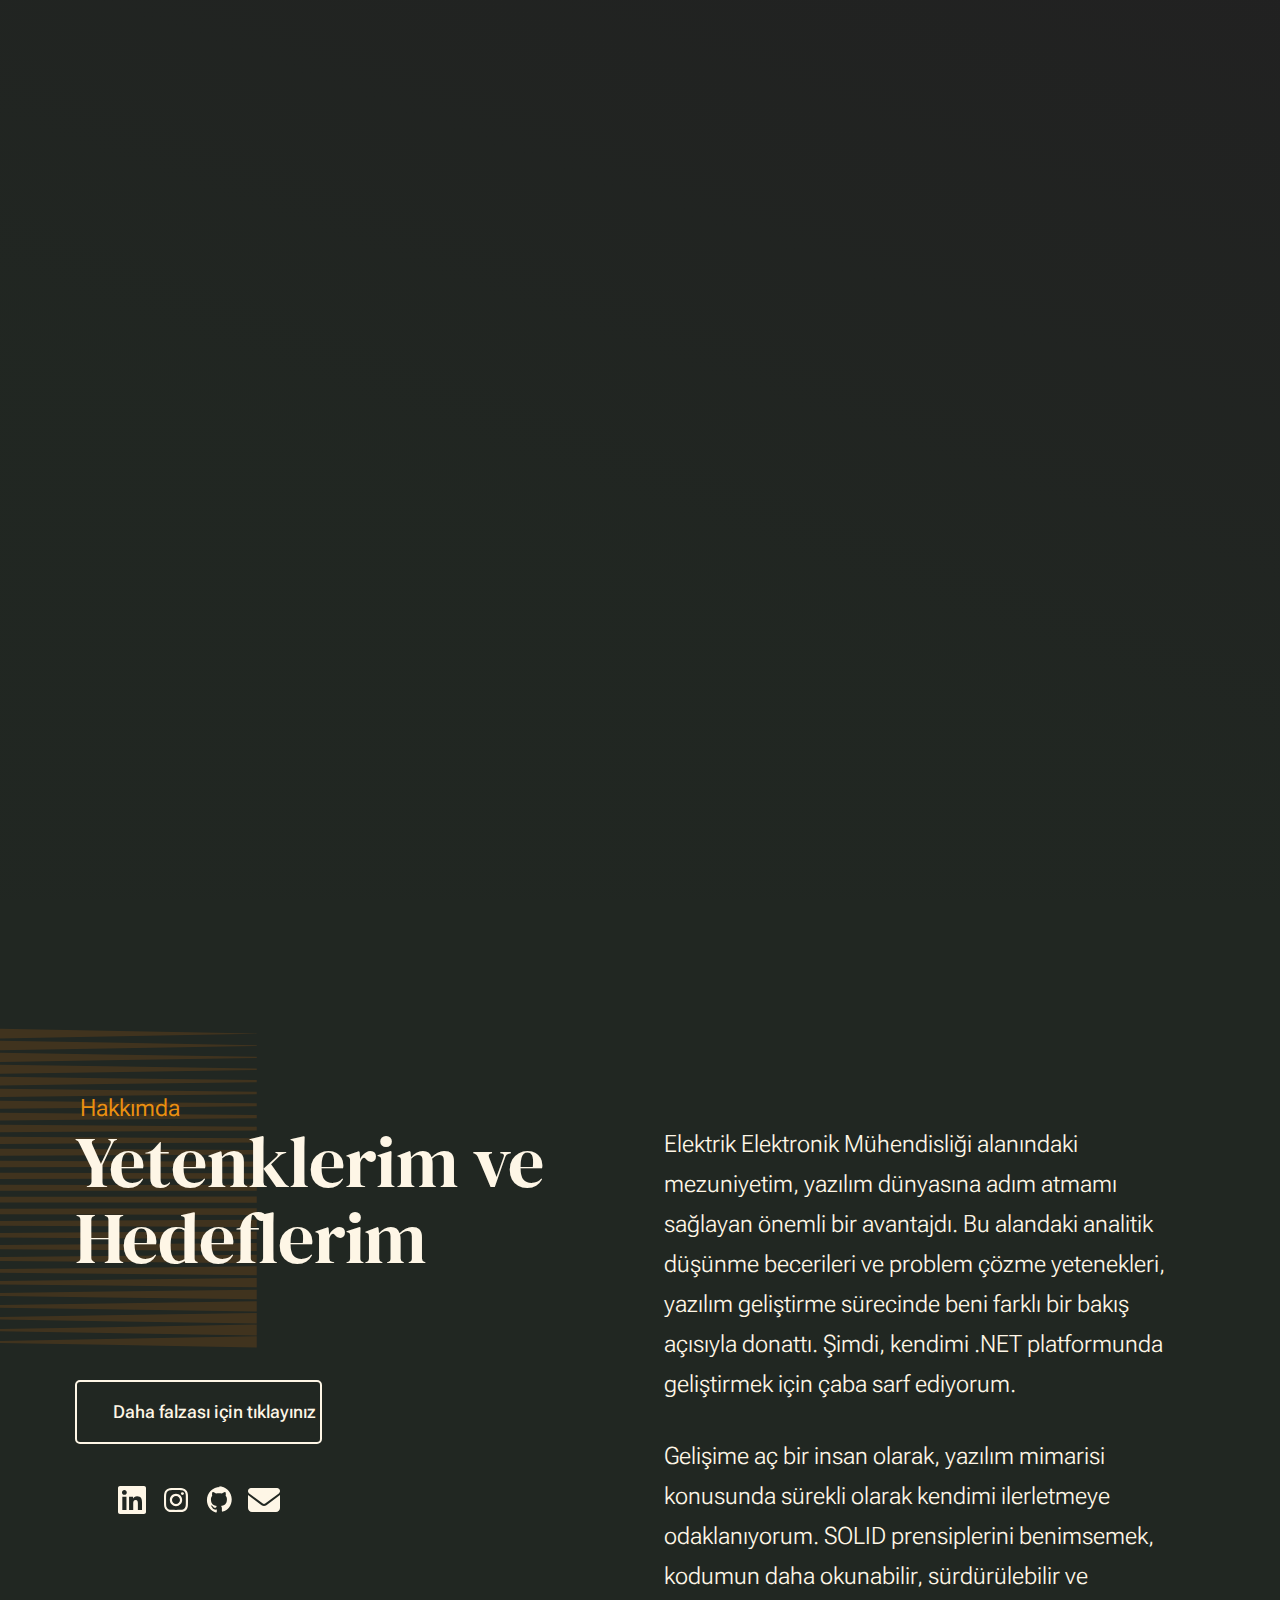
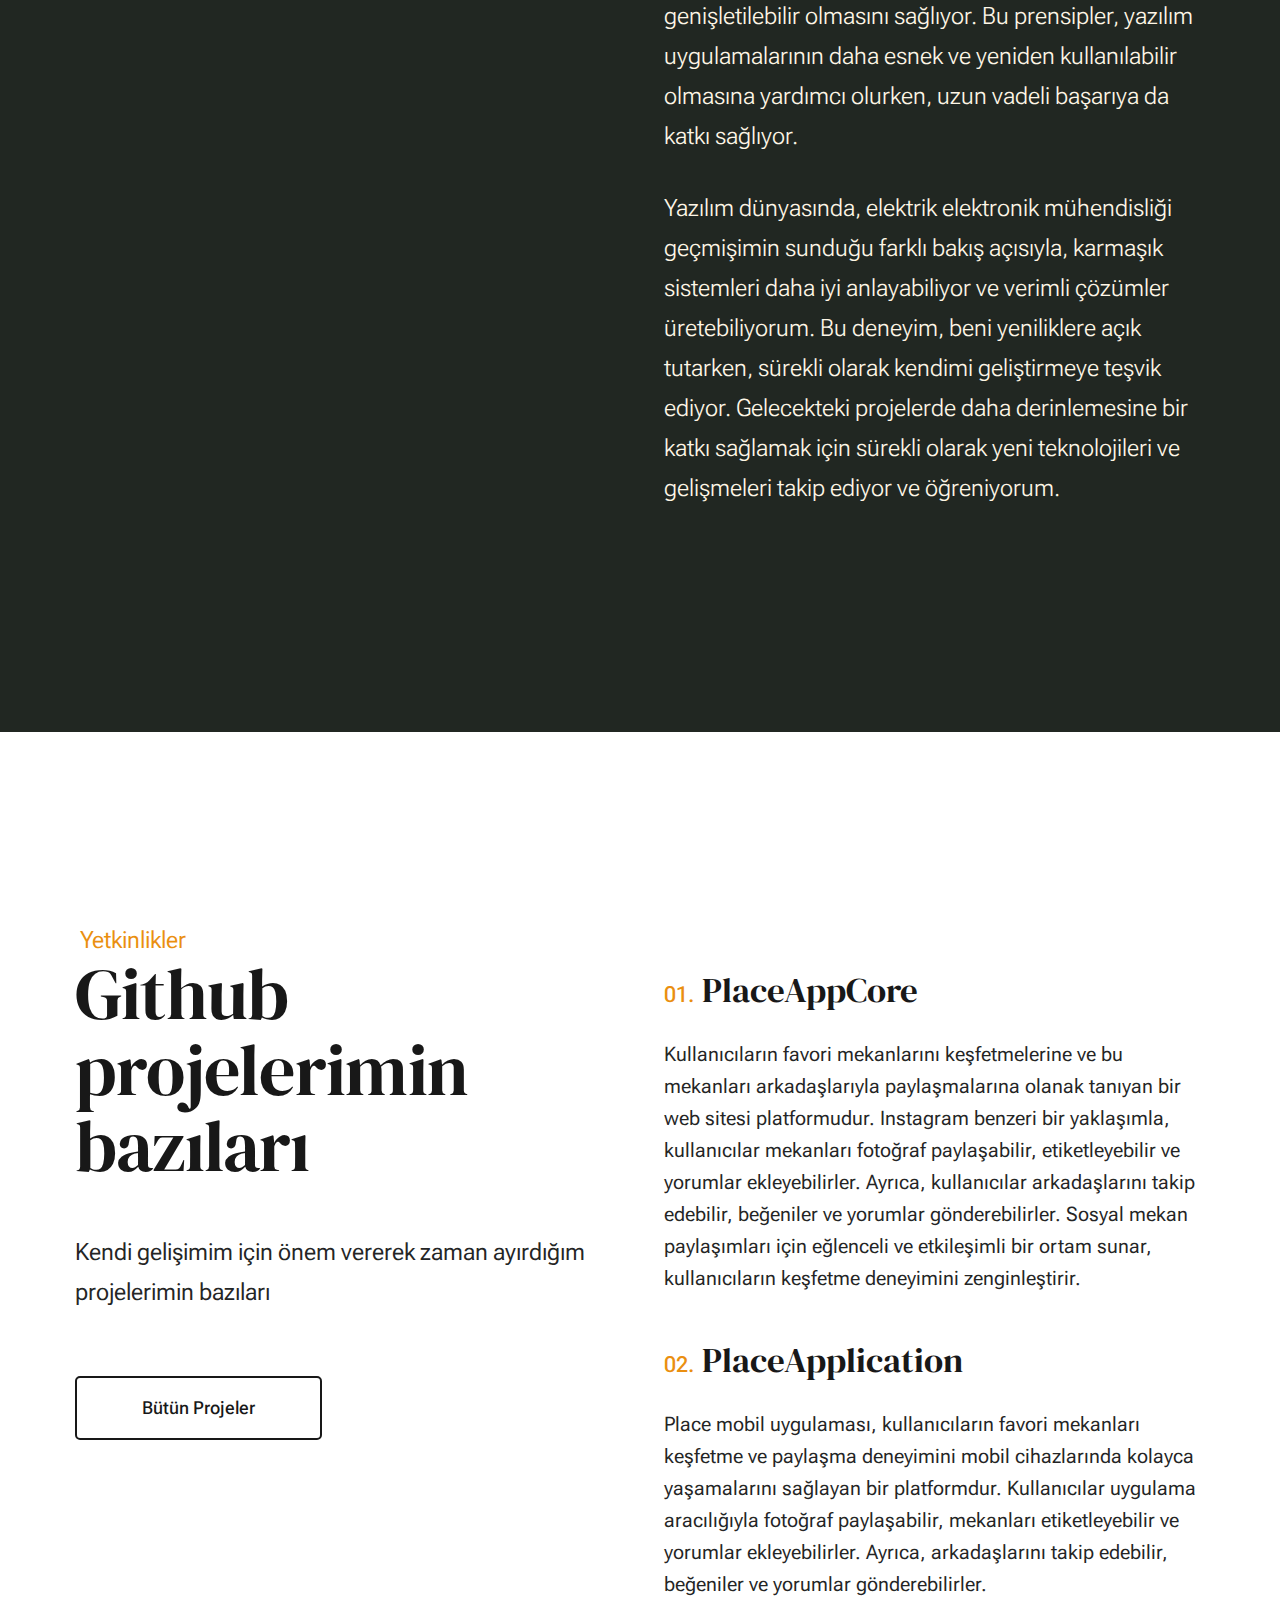
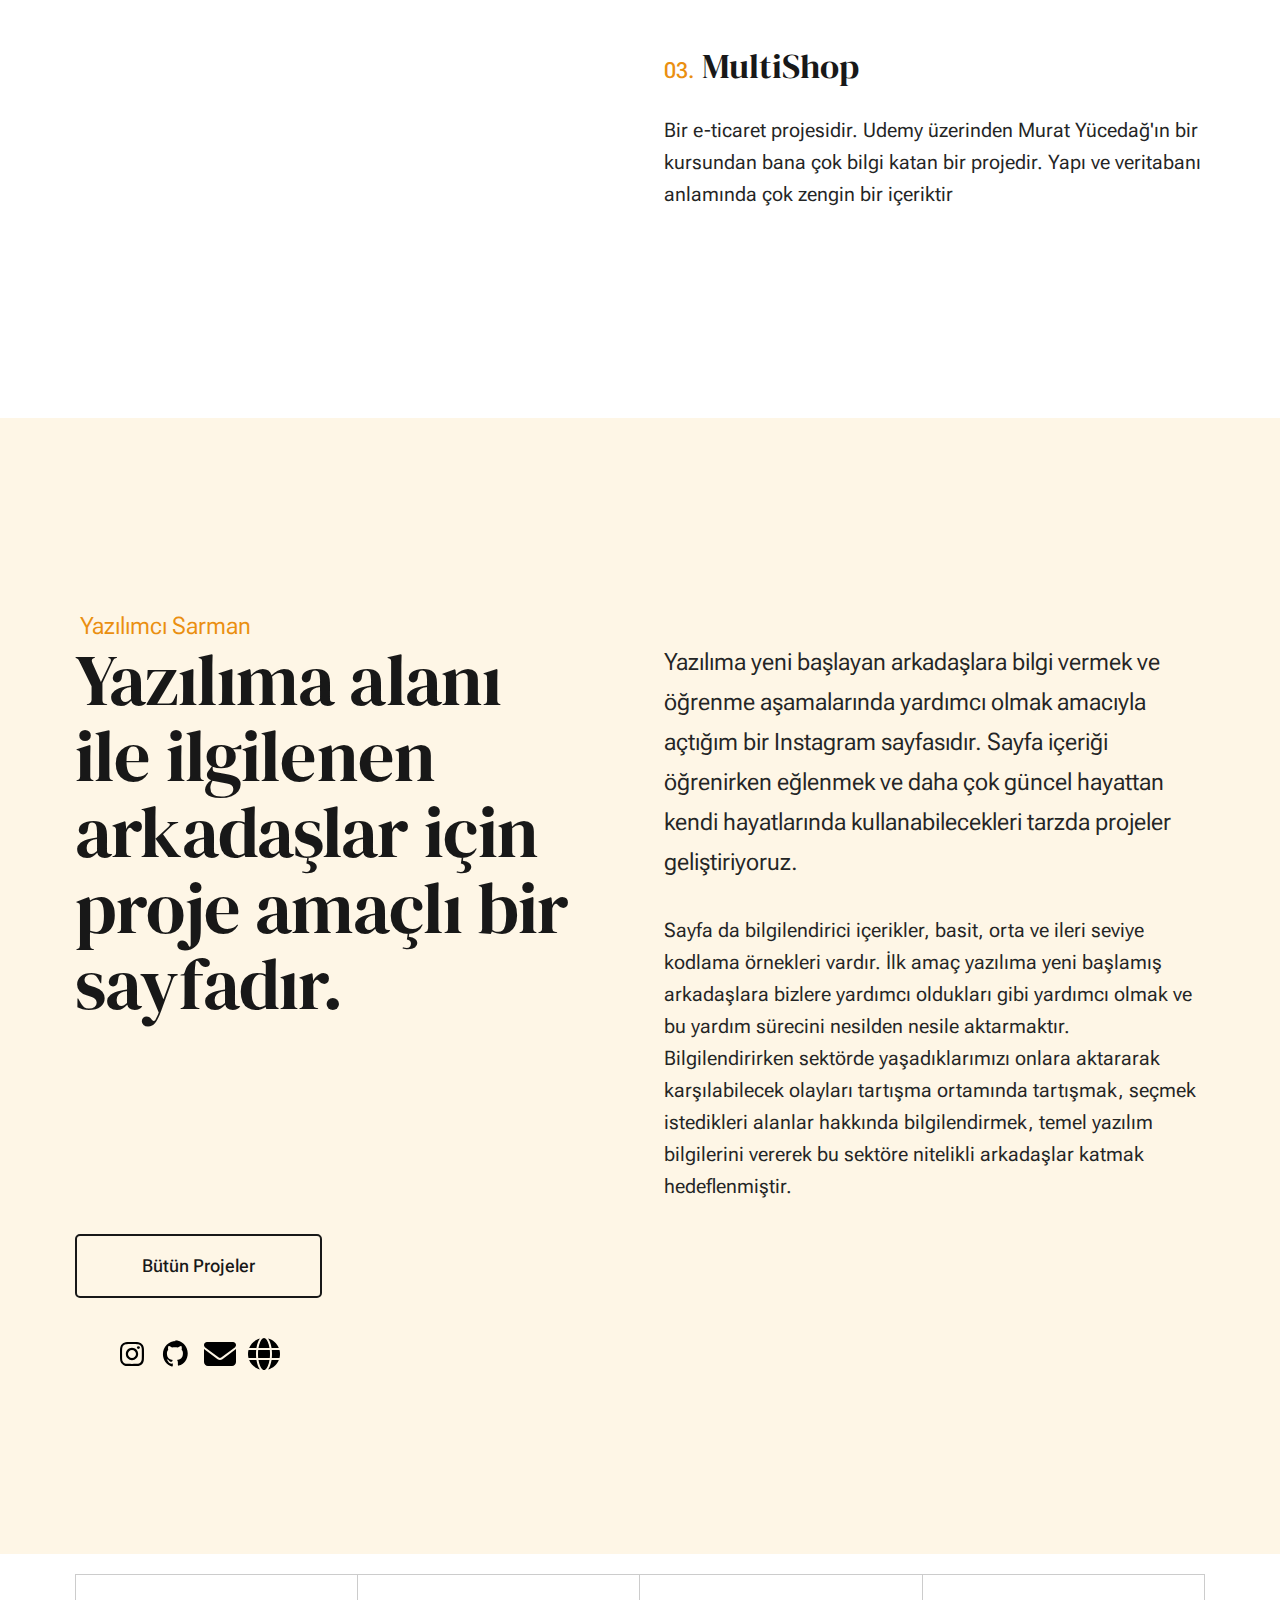
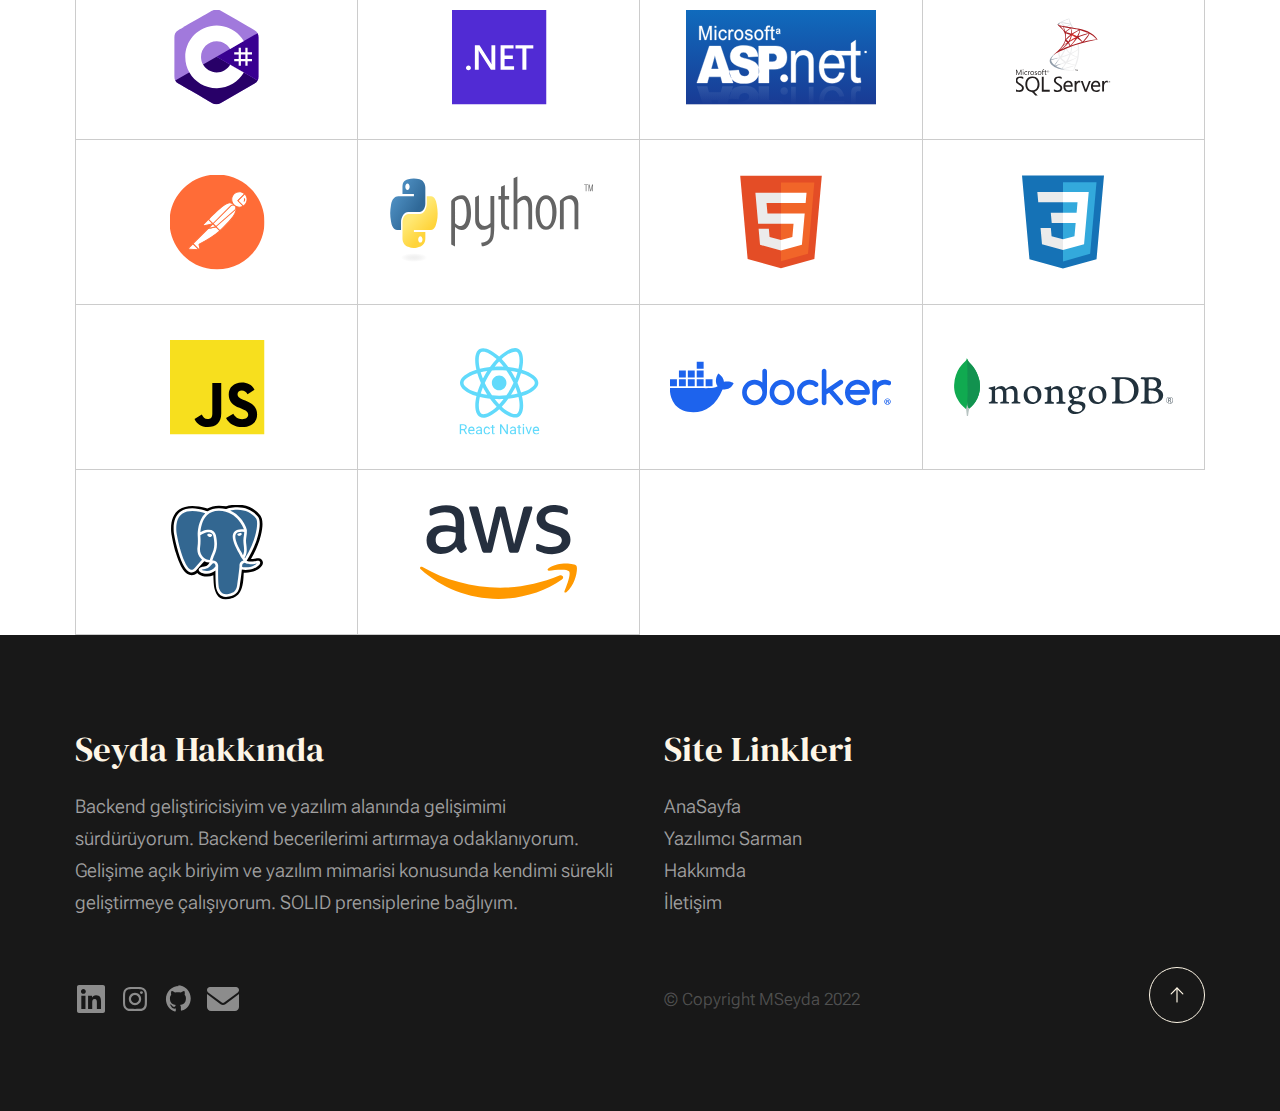
==== commit b6fbaa35: "Fix" ====
--- a/index.html
+++ b/index.html
@@ -98,15 +98,14 @@
                         <div class="s-intro__content-text">
                             <div class="s-intro__content-pretitle text-pretitle">Merhaba Ben Seyda</div>
                             <h1 class="s-intro__content-title">
-                            Ben backend geliştiricisi ve <br>
-                            elektrik elektronik <br>
-                            mühendisiyim 
+                            Ben backend geliştiricisiyim <br>
+                             <br>
                             </h1>
                         </div> <!-- s-intro__content-text -->
 
                         <div class="s-intro__content-media"> 
                             <div class="s-intro__content-media-inner">                               
-                                <img src="images/pp.jpeg" srcset="images/pp.jpeg 1x, images/pp@2x.jpeg 2x" alt="">
+                                <img src="images/pp.jpg" srcset="images/pp.jpg 1x, images/pp@2x.jpg 2x" alt="" style="border-radius: 10%;">
                                 <div class="lines">                               
                                     <span></span>                                  
                                 </div>
@@ -187,6 +186,14 @@
                                     </a>
                                 </li>
                                 <li>
+                                    <a href="https://github.com/muhammetseyda" target="_blank">
+                                        <svg xmlns="http://www.w3.org/2000/svg" width="24" height="24" viewBox="0 0 24 24" style="fill:rgba(0, 0, 0, 1);transform:;-ms-filter:">
+                                            <path d="M12 2.3c-5.4 0-9.8 4.4-9.8 9.8 0 4.3 2.8 8 6.7 9.3.5.1.7-.2.7-.5v-1.7c-2.7.6-3.3-1.3-3.3-1.3-.4-1-.9-1.3-.9-1.3-.7-.5.1-.5.1-.5.8.1 1.2.8 1.2.8.7 1.2 1.9.9 2.4.7.1-.5.3-.9.6-1.1-2.2-.3-4.5-1.1-4.5-5 0-1.1.4-2 1-2.7-.1-.2-.4-1.3.1-2.7 0 0 .8-.3 2.7 1.1.7-.2 1.5-.3 2.2-.3s1.5.1 2.2.3c1.9-1.3 2.7-1.1 2.7-1.1.5 1.4.2 2.5.1 2.7.7.7 1 1.6 1 2.7 0 3.9-2.3 4.7-4.5 5 .4.3.7.8.7 1.5v2.2c0 .3.2.6.7.5 4-.9 6.7-5 6.7-9.3 0-5.4-4.4-9.8-9.8-9.8z"></path>
+                                        </svg>
+                                        <span class="u-screen-reader-text">GitHub</span>
+                                    </a>
+                                </li>
+                                <li>
                                     <a href="mailto:muhammedseyda@hotmail.com">
                                         <svg xmlns="http://www.w3.org/2000/svg" viewBox="0 0 512 512"><!--!Font Awesome Free 6.5.2 by @fontawesome - https://fontawesome.com License - https://fontawesome.com/license/free Copyright 2024 Fonticons, Inc.--><path d="M48 64C21.5 64 0 85.5 0 112c0 15.1 7.1 29.3 19.2 38.4L236.8 313.6c11.4 8.5 27 8.5 38.4 0L492.8 150.4c12.1-9.1 19.2-23.3 19.2-38.4c0-26.5-21.5-48-48-48H48zM0 176V384c0 35.3 28.7 64 64 64H448c35.3 0 64-28.7 64-64V176L294.4 339.2c-22.8 17.1-54 17.1-76.8 0L0 176z"/></svg>
                                         <span class="u-screen-reader-text">Dribbble</span>
@@ -223,7 +230,7 @@
                             <div class="grid-list-items list-items show-ctr">
                                 <div class="grid-list-items__item list-items__item">
                                     <div class="grid-list-items__title list-items__item-header">
-                                        <h3 class="list-items__item-title">PlaceApp</h3>
+                                        <h3 class="list-items__item-title">PlaceAppCore</h3>
                                     </div>
                                     <div class="grid-list-items__text list-items__item-text">
                                         <p>
@@ -238,7 +245,7 @@
                                 </div> <!-- list-item -->
                                 <div class="grid-list-items__item list-items__item">
                                     <div class="grid-list-items__title list-items__item-header">
-                                        <h3 class="list-items__item-title">Place</h3>
+                                        <h3 class="list-items__item-title">PlaceApplication</h3>
                                     </div>
                                     <div class="grid-list-items__text list-items__item-text">
                                         <p>
@@ -270,7 +277,7 @@
                         </div> <!-- end s-expertise__content-main -->
 
                         <div class="s-expertise__content-btn grid-section-split__bottom">
-                            <a href="https://github.com/muhammetseyda?tab=repositories" target="_blank" class="btn btn--stroke u-fullwidth">Bütün Projeler</a>
+                            <a href="https://github.com/muhammetseyda" target="_blank" class="btn btn--stroke u-fullwidth">Bütün Projeler</a>
                         </div> <!-- end s-about__content-btn -->
 
                     </div> <!-- end grid-block-->
@@ -290,9 +297,11 @@
                                 <a href="https://www.instagram.com/yazilimcisarman/" target="_blank">
                                     Yazılımcı Sarman
                                 </a>
-                            </div>                           
+                                
+                            </div>  
+                                                     
                             <h2 class="text-display-title">
-                            Yazılıma yeni başlayan arkadaşlar için bilgi amaçlı bir sayfadır.
+                             Yazılıma alanı ile ilgilenen arkadaşlar için proje amaçlı bir sayfadır.
                             </h2>       
                         </div> <!-- end section-header -->
                     
@@ -311,9 +320,42 @@
                             temel yazılım bilgilerini vererek bu sektöre nitelikli arkadaşlar katmak hedeflenmiştir.
                             </p>
                         </div> <!-- end grid-section-split__primary -->
-                    
+                        <div class="s-expertise__content-btn grid-section-split__bottom">
+                            <a href="https://github.com/yazilimcisarman" target="_blank" class="btn btn--stroke u-fullwidth">Bütün Projeler</a>
+                            <ul class="s-about__social social-list" >
+                                <li>
+                                    <a href="https://www.instagram.com/yazilimcisarman/" target="_blank">
+                                        <svg xmlns="http://www.w3.org/2000/svg" width="24" height="24" viewBox="0 0 24 24" style="fill:black !important;transform:;-ms-filter:"><path style="fill:black !important" d="M11.999,7.377c-2.554,0-4.623,2.07-4.623,4.623c0,2.554,2.069,4.624,4.623,4.624c2.552,0,4.623-2.07,4.623-4.624 C16.622,9.447,14.551,7.377,11.999,7.377L11.999,7.377z M11.999,15.004c-1.659,0-3.004-1.345-3.004-3.003 c0-1.659,1.345-3.003,3.004-3.003s3.002,1.344,3.002,3.003C15.001,13.659,13.658,15.004,11.999,15.004L11.999,15.004z"></path><circle style="fill:black !important" cx="16.806" cy="7.207" r="1.078"></circle><path style="fill:black !important" d="M20.533,6.111c-0.469-1.209-1.424-2.165-2.633-2.632c-0.699-0.263-1.438-0.404-2.186-0.42 c-0.963-0.042-1.268-0.054-3.71-0.054s-2.755,0-3.71,0.054C7.548,3.074,6.809,3.215,6.11,3.479C4.9,3.946,3.945,4.902,3.477,6.111 c-0.263,0.7-0.404,1.438-0.419,2.186c-0.043,0.962-0.056,1.267-0.056,3.71c0,2.442,0,2.753,0.056,3.71 c0.015,0.748,0.156,1.486,0.419,2.187c0.469,1.208,1.424,2.164,2.634,2.632c0.696,0.272,1.435,0.426,2.185,0.45 c0.963,0.042,1.268,0.055,3.71,0.055s2.755,0,3.71-0.055c0.747-0.015,1.486-0.157,2.186-0.419c1.209-0.469,2.164-1.424,2.633-2.633 c0.263-0.7,0.404-1.438,0.419-2.186c0.043-0.962,0.056-1.267,0.056-3.71s0-2.753-0.056-3.71C20.941,7.57,20.801,6.819,20.533,6.111z M19.315,15.643c-0.007,0.576-0.111,1.147-0.311,1.688c-0.305,0.787-0.926,1.409-1.712,1.711c-0.535,0.199-1.099,0.303-1.67,0.311 c-0.95,0.044-1.218,0.055-3.654,0.055c-2.438,0-2.687,0-3.655-0.055c-0.569-0.007-1.135-0.112-1.669-0.311 c-0.789-0.301-1.414-0.923-1.719-1.711c-0.196-0.534-0.302-1.099-0.311-1.669c-0.043-0.95-0.053-1.218-0.053-3.654 c0-2.437,0-2.686,0.053-3.655c0.007-0.576,0.111-1.146,0.311-1.687c0.305-0.789,0.93-1.41,1.719-1.712 c0.534-0.198,1.1-0.303,1.669-0.311c0.951-0.043,1.218-0.055,3.655-0.055c2.437,0,2.687,0,3.654,0.055 c0.571,0.007,1.135,0.112,1.67,0.311c0.786,0.303,1.407,0.925,1.712,1.712c0.196,0.534,0.302,1.099,0.311,1.669 c0.043,0.951,0.054,1.218,0.054,3.655c0,2.436,0,2.698-0.043,3.654H19.315z"></path></svg>
+                                        <span class="u-screen-reader-text">Instagram</span>
+                                    </a>
+                                </li>
+                                <li>
+                                    <a href="https://github.com/yazilimcisarman" target="_blank">
+                                        <svg xmlns="http://www.w3.org/2000/svg" width="24" height="24" viewBox="0 0 24 24" style="fill:black !important">
+                                            <path style="fill:black !important" d="M12 2.3c-5.4 0-9.8 4.4-9.8 9.8 0 4.3 2.8 8 6.7 9.3.5.1.7-.2.7-.5v-1.7c-2.7.6-3.3-1.3-3.3-1.3-.4-1-.9-1.3-.9-1.3-.7-.5.1-.5.1-.5.8.1 1.2.8 1.2.8.7 1.2 1.9.9 2.4.7.1-.5.3-.9.6-1.1-2.2-.3-4.5-1.1-4.5-5 0-1.1.4-2 1-2.7-.1-.2-.4-1.3.1-2.7 0 0 .8-.3 2.7 1.1.7-.2 1.5-.3 2.2-.3s1.5.1 2.2.3c1.9-1.3 2.7-1.1 2.7-1.1.5 1.4.2 2.5.1 2.7.7.7 1 1.6 1 2.7 0 3.9-2.3 4.7-4.5 5 .4.3.7.8.7 1.5v2.2c0 .3.2.6.7.5 4-.9 6.7-5 6.7-9.3 0-5.4-4.4-9.8-9.8-9.8z"></path>
+                                        </svg>
+                                        <span class="u-screen-reader-text">GitHub</span>
+                                    </a>
+                                </li>
+                                <li>
+                                    <a href="mailto:yazilimcisarman@gmail.com">
+                                        <svg xmlns="http://www.w3.org/2000/svg" viewBox="0 0 512 512"><!--!Font Awesome Free 6.5.2 by @fontawesome - https://fontawesome.com License - https://fontawesome.com/license/free Copyright 2024 Fonticons, Inc.--><path style="fill:black !important" d="M48 64C21.5 64 0 85.5 0 112c0 15.1 7.1 29.3 19.2 38.4L236.8 313.6c11.4 8.5 27 8.5 38.4 0L492.8 150.4c12.1-9.1 19.2-23.3 19.2-38.4c0-26.5-21.5-48-48-48H48zM0 176V384c0 35.3 28.7 64 64 64H448c35.3 0 64-28.7 64-64V176L294.4 339.2c-22.8 17.1-54 17.1-76.8 0L0 176z"/></svg>
+                                        <span class="u-screen-reader-text">Dribbble</span>
+                                    </a>
+                                </li>
+                                
+                                <li>
+                                    <a href="https://yazilimcisarman.github.io" target="_blank">
+                                        <svg style="fill:black !important" xmlns="http://www.w3.org/2000/svg" viewBox="0 0 512 512"><!--!Font Awesome Free 6.5.2 by @fontawesome - https://fontawesome.com License - https://fontawesome.com/license/free Copyright 2024 Fonticons, Inc.--><path style="fill:black !important" d="M352 256c0 22.2-1.2 43.6-3.3 64H163.3c-2.2-20.4-3.3-41.8-3.3-64s1.2-43.6 3.3-64H348.7c2.2 20.4 3.3 41.8 3.3 64zm28.8-64H503.9c5.3 20.5 8.1 41.9 8.1 64s-2.8 43.5-8.1 64H380.8c2.1-20.6 3.2-42 3.2-64s-1.1-43.4-3.2-64zm112.6-32H376.7c-10-63.9-29.8-117.4-55.3-151.6c78.3 20.7 142 77.5 171.9 151.6zm-149.1 0H167.7c6.1-36.4 15.5-68.6 27-94.7c10.5-23.6 22.2-40.7 33.5-51.5C239.4 3.2 248.7 0 256 0s16.6 3.2 27.8 13.8c11.3 10.8 23 27.9 33.5 51.5c11.6 26 20.9 58.2 27 94.7zm-209 0H18.6C48.6 85.9 112.2 29.1 190.6 8.4C165.1 42.6 145.3 96.1 135.3 160zM8.1 192H131.2c-2.1 20.6-3.2 42-3.2 64s1.1 43.4 3.2 64H8.1C2.8 299.5 0 278.1 0 256s2.8-43.5 8.1-64zM194.7 446.6c-11.6-26-20.9-58.2-27-94.6H344.3c-6.1 36.4-15.5 68.6-27 94.6c-10.5 23.6-22.2 40.7-33.5 51.5C272.6 508.8 263.3 512 256 512s-16.6-3.2-27.8-13.8c-11.3-10.8-23-27.9-33.5-51.5zM135.3 352c10 63.9 29.8 117.4 55.3 151.6C112.2 482.9 48.6 426.1 18.6 352H135.3zm358.1 0c-30 74.1-93.6 130.9-171.9 151.6c25.5-34.2 45.2-87.7 55.3-151.6H493.4z"/></svg>
+                                        <span class="u-screen-reader-text">Website</span>
+                                    </a>
+                                </li>
+                            </ul>
+                        </div> <!-- end s-about__content-btn -->
                     </div> <!-- end column -->
+                    
                 </div> <!-- end row -->
+                
 
                  <!-- end row -->
             </section> <!-- end s-clients -->            
@@ -417,8 +459,8 @@
                 <div class="column xl-6 lg-6 md-12 s-footer__block s-footer__about">                    
                     <h3>Seyda Hakkında</h3>
                     <p>
-                        Elektrik Elektronik Mühendisiyim ve yazılım alanında gelişimimi sürdürüyorum. 
-                        .NET üzerindeki becerilerimi artırmaya odaklanıyorum. 
+                        Backend geliştiricisiyim ve yazılım alanında gelişimimi sürdürüyorum. 
+                        Backend becerilerimi artırmaya odaklanıyorum. 
                         Gelişime açık biriyim ve yazılım mimarisi konusunda kendimi 
                         sürekli geliştirmeye çalışıyorum. SOLID prensiplerine bağlıyım.
                     </p>               
@@ -467,6 +509,14 @@
                             </a>
                         </li>
                         <li>
+                            <a href="https://github.com/muhammetseyda" target="_blank">
+                                <svg xmlns="http://www.w3.org/2000/svg" width="24" height="24" viewBox="0 0 24 24" style="fill:rgba(0, 0, 0, 1);transform:;-ms-filter:">
+                                    <path d="M12 2.3c-5.4 0-9.8 4.4-9.8 9.8 0 4.3 2.8 8 6.7 9.3.5.1.7-.2.7-.5v-1.7c-2.7.6-3.3-1.3-3.3-1.3-.4-1-.9-1.3-.9-1.3-.7-.5.1-.5.1-.5.8.1 1.2.8 1.2.8.7 1.2 1.9.9 2.4.7.1-.5.3-.9.6-1.1-2.2-.3-4.5-1.1-4.5-5 0-1.1.4-2 1-2.7-.1-.2-.4-1.3.1-2.7 0 0 .8-.3 2.7 1.1.7-.2 1.5-.3 2.2-.3s1.5.1 2.2.3c1.9-1.3 2.7-1.1 2.7-1.1.5 1.4.2 2.5.1 2.7.7.7 1 1.6 1 2.7 0 3.9-2.3 4.7-4.5 5 .4.3.7.8.7 1.5v2.2c0 .3.2.6.7.5 4-.9 6.7-5 6.7-9.3 0-5.4-4.4-9.8-9.8-9.8z"></path>
+                                </svg>
+                                <span class="u-screen-reader-text">GitHub</span>
+                            </a>
+                        </li>
+                        <li>
                             <a href="mailto:muhammedseyda@hotmail.com">
                                 <svg xmlns="http://www.w3.org/2000/svg" viewBox="0 0 512 512"><!--!Font Awesome Free 6.5.2 by @fontawesome - https://fontawesome.com License - https://fontawesome.com/license/free Copyright 2024 Fonticons, Inc.--><path d="M48 64C21.5 64 0 85.5 0 112c0 15.1 7.1 29.3 19.2 38.4L236.8 313.6c11.4 8.5 27 8.5 38.4 0L492.8 150.4c12.1-9.1 19.2-23.3 19.2-38.4c0-26.5-21.5-48-48-48H48zM0 176V384c0 35.3 28.7 64 64 64H448c35.3 0 64-28.7 64-64V176L294.4 339.2c-22.8 17.1-54 17.1-76.8 0L0 176z"/></svg>
                                 <span class="u-screen-reader-text">Dribbble</span>
@@ -477,7 +527,7 @@
                 <div class="column xl-6 lg-12">
                     <p class="ss-copyright">
                         <span>© Copyright MSeyda 2022</span> 
-                        <span>Design by <a href="https://www.styleshout.com/">StyleShout</a> Distribution By <a href="https://themewagon.com">ThemeWagon</a></span>
+                        <!-- <span>Design by <a href="https://www.styleshout.com/">StyleShout</a> Distribution By <a href="https://themewagon.com">ThemeWagon</a></span> -->
                     </p>
                 </div>
 
--- a/css/styles.css
+++ b/css/styles.css
@@ -107,6 +107,7 @@
 	--color-1: hsla(35, 87%, 49%, 1);
 	--color-2: hsla(127, 8%, 22%, 1);
 	--color-3: hsla(39, 93%, 95%, 1);
+	--color-4: hsla(0, 0%, 0%, 0);
 
   /* theme color variations
    */
@@ -170,6 +171,7 @@
   /* text
    */
 	--color-text                   : var(--color-gray-18);
+	--color-text1                   : var(--color-black);
 	--color-text-dark              : #181818;
 	--color-text-light             : var(--color-gray-14);
 	--color-placeholder            : var(--color-gray-12);
@@ -3987,10 +3989,12 @@
 	justify-content: center;
 }
 
+
 .s-about__social svg path,
 .s-about__social svg circle {
 	fill: var(--color-3);
 }
+
 
 /* ------------------------------------------------------------------- 
  * responsive:
@@ -4734,6 +4738,9 @@
 .contact-social svg path {
 	fill: var(--color-text);
 }
+.contact-social1 svg path {
+	fill: var(--color-text1);
+}
 
 .contact-list {
 	list-style : none;
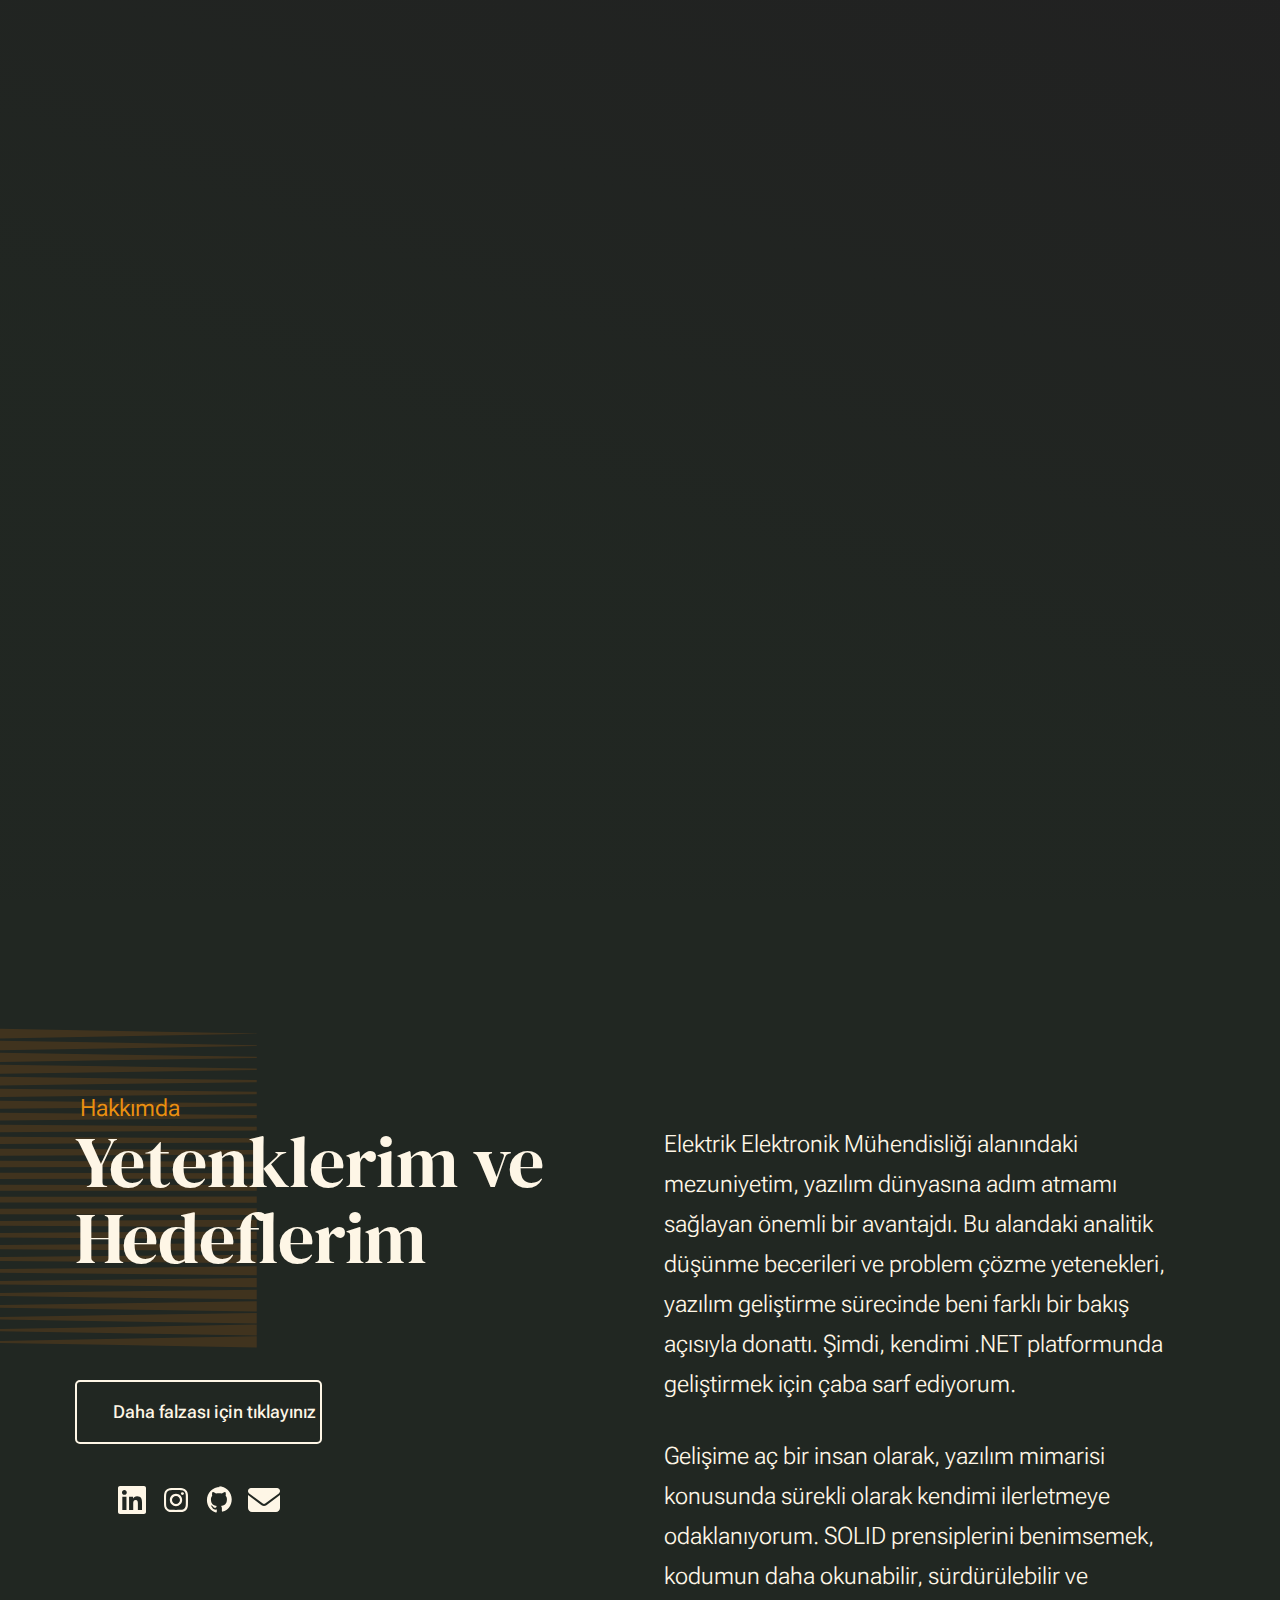
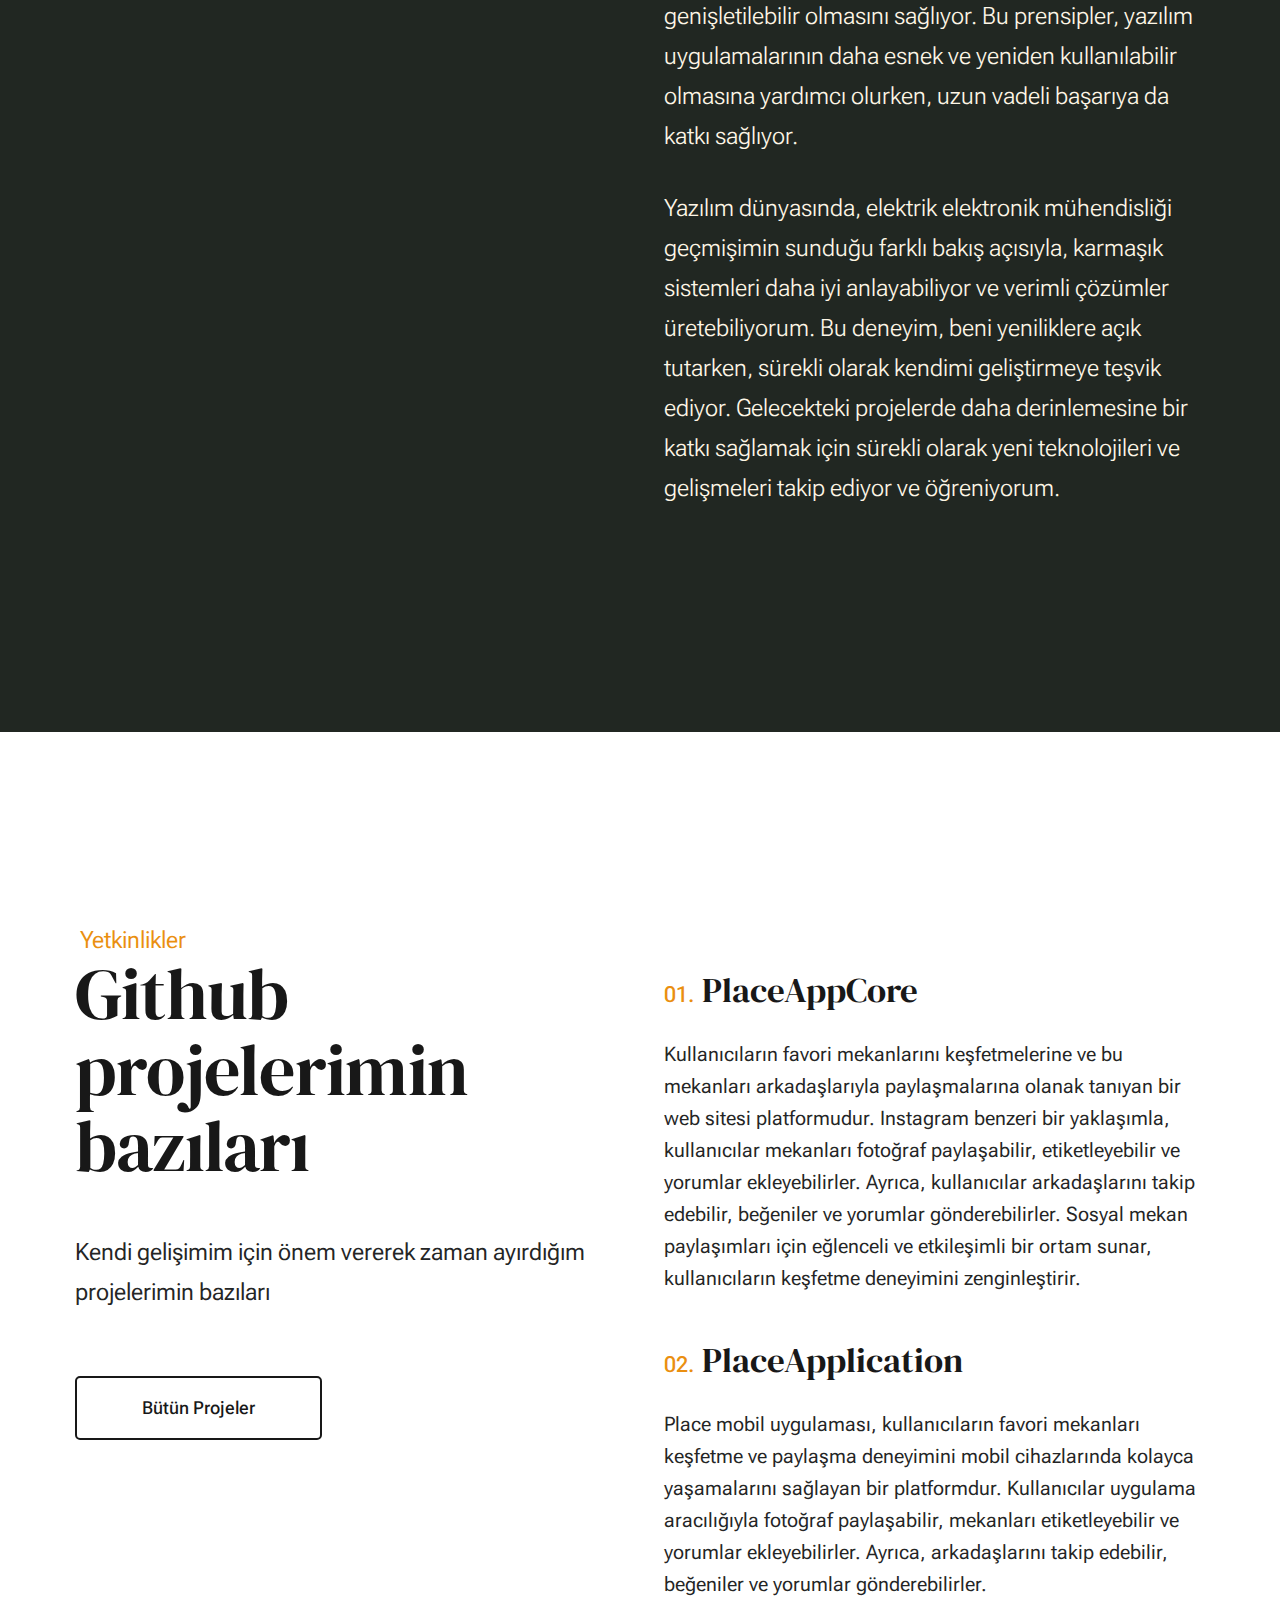
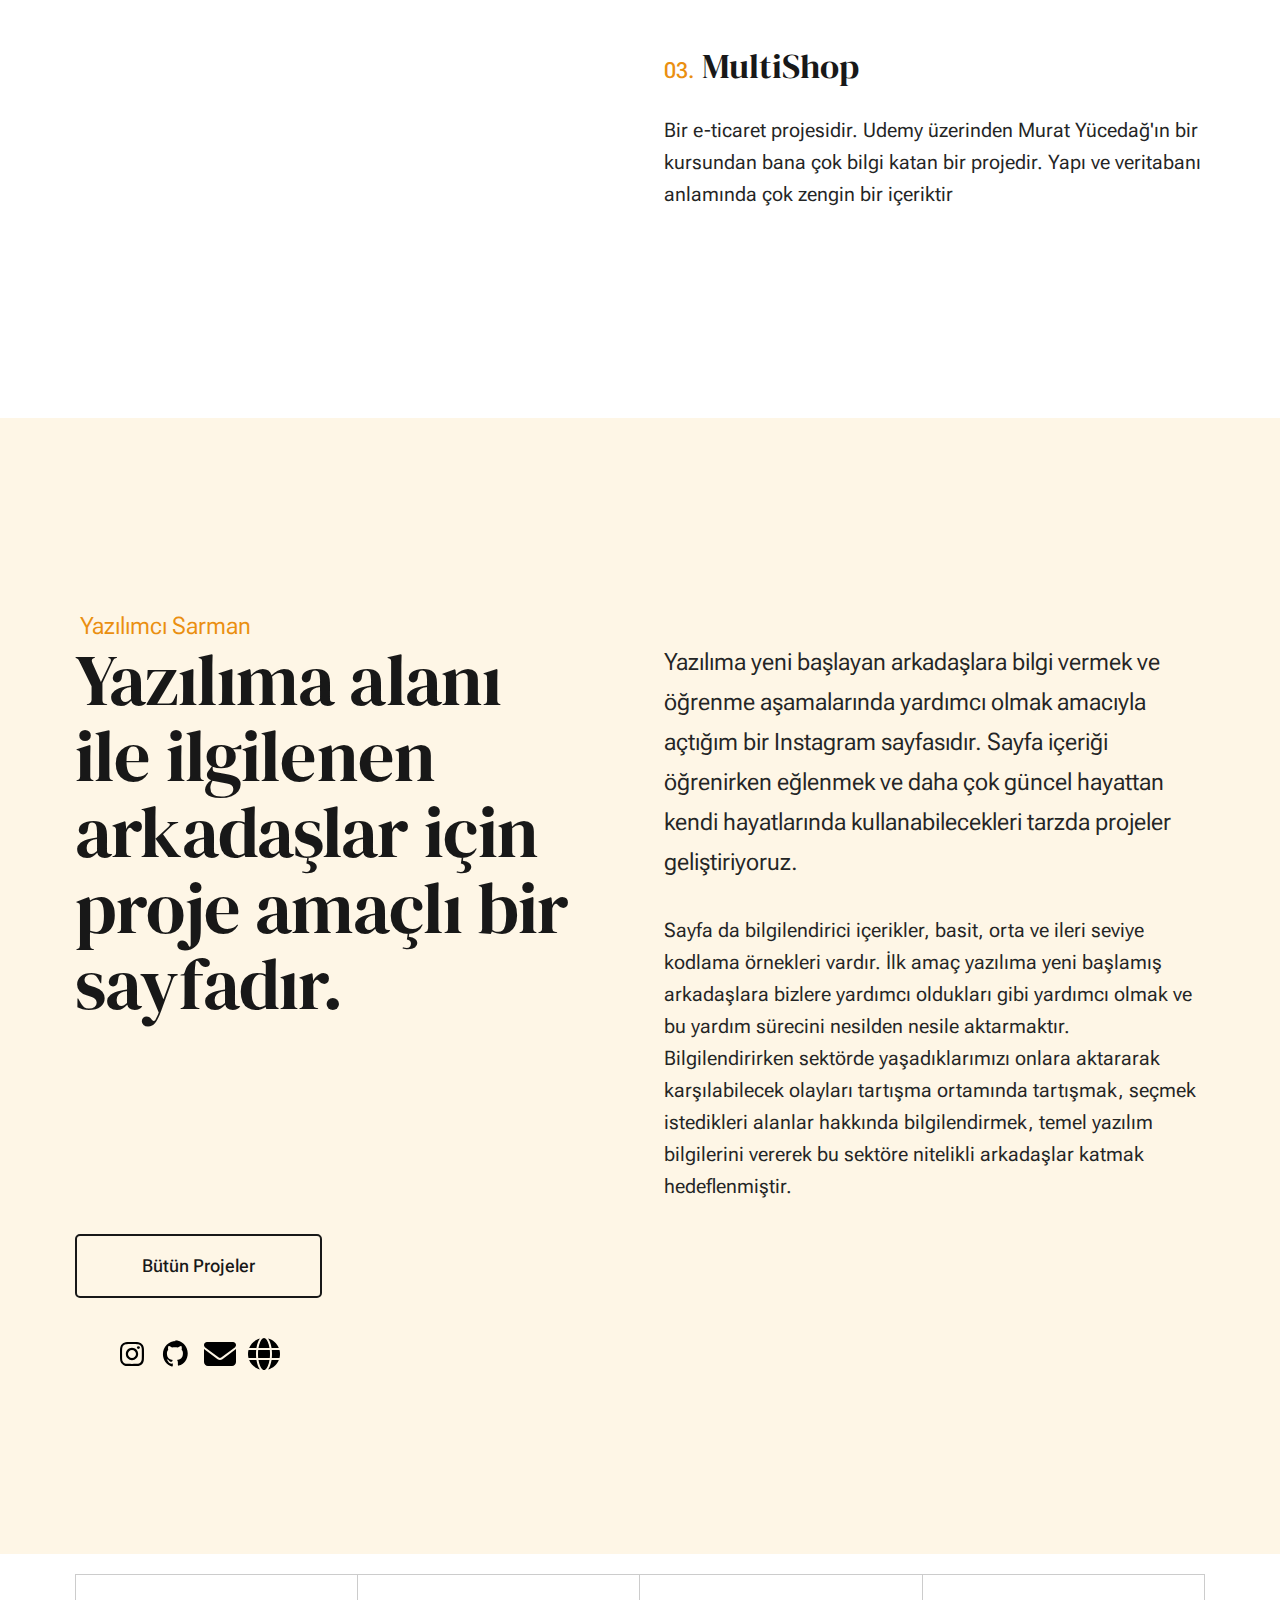
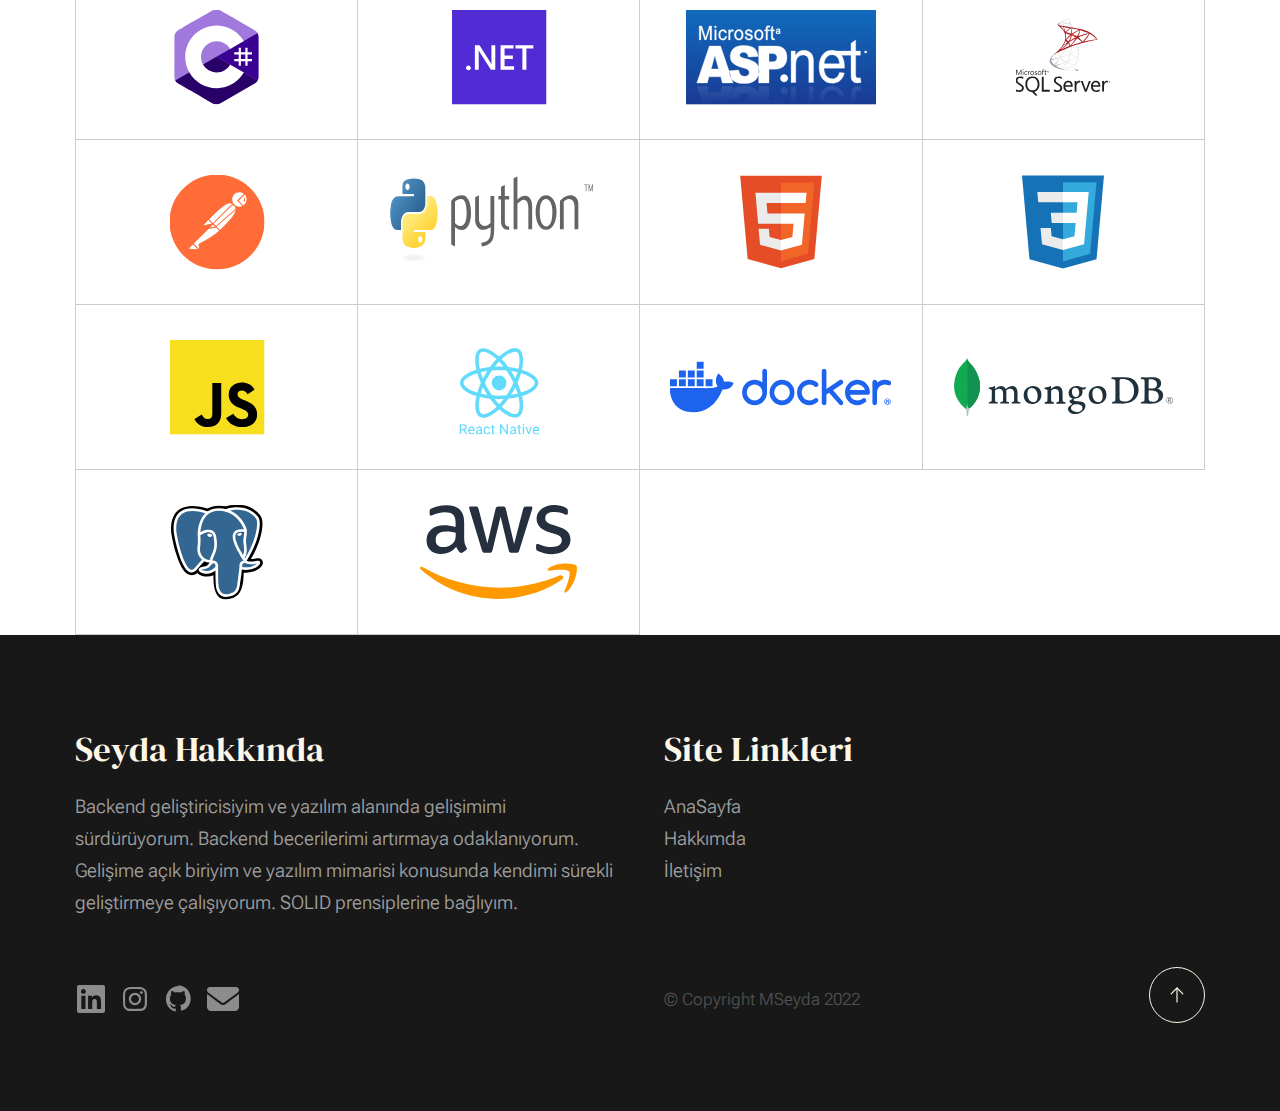
==== commit a7094c93: "fix" ====
--- a/index.html
+++ b/index.html
@@ -30,7 +30,7 @@
 
 <body id="top">
 
-    
+
     <!-- preloader
     ================================================== -->
     <div id="preloader">
@@ -47,7 +47,7 @@
     <div id="page" class="s-pagewrap ss-home">
 
 
-        <!-- # site header 
+        <!-- # site header
         ================================================== -->
         <header class="s-header">
 
@@ -56,7 +56,7 @@
                 <div class="s-header__block">
                     <div class="s-header__logo">
                         <a class="logo" href="index.html">
-                            <img src="images/logo.svg" alt="Homepage">
+                            <img src="images/logo_modified.svg" alt="Homepage">
                         </a>
                     </div>
 
@@ -64,18 +64,19 @@
                 </div> <!-- end s-header__block -->
 
                 <nav class="s-header__nav">
-    
+
                     <ul class="s-header__menu-links">
                         <li><a href="about.html">Hakkımda</a></li>
-                        <li><a href="services.html">Yazılımsı Sarman</a></li>
+                        <!-- <li><a href="services.html">Yazılımcı Sarman</a></li> -->
+                        <li><a href="projects.html">Projeler</a></li>
                         <!-- <li><a href="blog.html">Journal</a></li> -->
                         <li><a href="contact.html">İletişim</a></li>
                     </ul> <!-- s-header__menu-links -->
 
                     <div class="s-header__contact">
-                        <a href="https://drive.google.com/file/d/1LDnHceFIZ_jR4SyvJv1OPVoy2yQ7rIGN/view?usp=drive_link" class="btn btn--primary s-header__contact-btn" target="_blank">Cv İndir</a>                        
+                        <a href="https://drive.google.com/file/d/1LDnHceFIZ_jR4SyvJv1OPVoy2yQ7rIGN/view?usp=drive_link" class="btn btn--primary s-header__contact-btn" target="_blank">Cv İndir</a>
                     </div> <!-- s-header__contact -->
-    
+
                 </nav> <!-- end s-header__nav -->
 
             </div> <!-- end s-header__inner -->
@@ -94,7 +95,7 @@
                 <div class="row s-intro__content width-sixteen-col">
 
                     <div class="column lg-12 s-intro__content-inner grid-block">
-                        
+
                         <div class="s-intro__content-text">
                             <div class="s-intro__content-pretitle text-pretitle">Merhaba Ben Seyda</div>
                             <h1 class="s-intro__content-title">
@@ -103,14 +104,14 @@
                             </h1>
                         </div> <!-- s-intro__content-text -->
 
-                        <div class="s-intro__content-media"> 
-                            <div class="s-intro__content-media-inner">                               
+                        <div class="s-intro__content-media">
+                            <div class="s-intro__content-media-inner">
                                 <img src="images/pp.jpg" srcset="images/pp.jpg 1x, images/pp@2x.jpg 2x" alt="" style="border-radius: 10%;">
-                                <div class="lines">                               
-                                    <span></span>                                  
+                                <div class="lines">
+                                    <span></span>
                                 </div>
                             </div>
-                        </div> <!-- s-intro__content-media -->                      
+                        </div> <!-- s-intro__content-media -->
 
                         <div class="s-intro__scroll-down">
                             <a href="#about" class="smoothscroll">
@@ -120,7 +121,7 @@
                                 <span>Daha fazlası için kaydırınız</span>
                             </a>
                         </div> <!-- s-intro__scroll-down -->
-                        
+
                     </div> <!-- s-intro__content-inner -->
 
                 </div> <!-- s-intro__content -->
@@ -137,33 +138,33 @@
                         <img src="images/geometric_shape.svg" alt="" class="s-about__content-imgbg">
 
                         <div class="section-header grid-section-split__header">
-                            <div class="text-pretitle">Hakkımda</div>                           
+                            <div class="text-pretitle">Hakkımda</div>
                             <h2 class="text-display-title">
                             Yetenklerim ve Hedeflerim
-                            </h2>                           
+                            </h2>
                         </div> <!-- end section-header -->
 
                         <div class="s-about__content-main grid-section-split__primary">
                             <p class="attention-getter">
-                                Elektrik Elektronik Mühendisliği alanındaki mezuniyetim, yazılım dünyasına 
-                                adım atmamı sağlayan önemli bir avantajdı. Bu alandaki analitik düşünme becerileri 
-                                ve problem çözme yetenekleri, yazılım geliştirme sürecinde beni farklı bir bakış 
+                                Elektrik Elektronik Mühendisliği alanındaki mezuniyetim, yazılım dünyasına
+                                adım atmamı sağlayan önemli bir avantajdı. Bu alandaki analitik düşünme becerileri
+                                ve problem çözme yetenekleri, yazılım geliştirme sürecinde beni farklı bir bakış
                                 açısıyla donattı. Şimdi, kendimi .NET platformunda geliştirmek için çaba sarf ediyorum.
                             </p>
 
                             <p class="attention-getter">
-                                Gelişime aç bir insan olarak, yazılım mimarisi konusunda sürekli olarak kendimi 
-                                ilerletmeye odaklanıyorum. SOLID prensiplerini benimsemek, kodumun daha okunabilir, 
-                                sürdürülebilir ve genişletilebilir olmasını sağlıyor. 
-                                Bu prensipler, yazılım uygulamalarının daha esnek ve yeniden kullanılabilir olmasına 
+                                Gelişime aç bir insan olarak, yazılım mimarisi konusunda sürekli olarak kendimi
+                                ilerletmeye odaklanıyorum. SOLID prensiplerini benimsemek, kodumun daha okunabilir,
+                                sürdürülebilir ve genişletilebilir olmasını sağlıyor.
+                                Bu prensipler, yazılım uygulamalarının daha esnek ve yeniden kullanılabilir olmasına
                                 yardımcı olurken, uzun vadeli başarıya da katkı sağlıyor.
                             </p>
 
                             <p class="attention-getter">
-                                Yazılım dünyasında, elektrik elektronik mühendisliği geçmişimin 
-                                sunduğu farklı bakış açısıyla, karmaşık sistemleri daha iyi anlayabiliyor ve 
-                                verimli çözümler üretebiliyorum. Bu deneyim, beni yeniliklere açık tutarken, sürekli olarak 
-                                kendimi geliştirmeye teşvik ediyor. Gelecekteki projelerde daha derinlemesine bir katkı sağlamak 
+                                Yazılım dünyasında, elektrik elektronik mühendisliği geçmişimin
+                                sunduğu farklı bakış açısıyla, karmaşık sistemleri daha iyi anlayabiliyor ve
+                                verimli çözümler üretebiliyorum. Bu deneyim, beni yeniliklere açık tutarken, sürekli olarak
+                                kendimi geliştirmeye teşvik ediyor. Gelecekteki projelerde daha derinlemesine bir katkı sağlamak
                                 için sürekli olarak yeni teknolojileri ve gelişmeleri takip ediyor ve öğreniyorum.
                             </p>
                         </div> <!-- end s-about__content-main -->
@@ -178,7 +179,7 @@
                                         <span class="u-screen-reader-text">Facebook</span>
                                     </a>
                                 </li>
-                                
+
                                 <li>
                                     <a href="https://www.instagram.com/m.seydaarmagan/" target="_blank">
                                         <svg xmlns="http://www.w3.org/2000/svg" width="24" height="24" viewBox="0 0 24 24" style="fill:rgba(0, 0, 0, 1);transform:;-ms-filter:"><path d="M11.999,7.377c-2.554,0-4.623,2.07-4.623,4.623c0,2.554,2.069,4.624,4.623,4.624c2.552,0,4.623-2.07,4.623-4.624 C16.622,9.447,14.551,7.377,11.999,7.377L11.999,7.377z M11.999,15.004c-1.659,0-3.004-1.345-3.004-3.003 c0-1.659,1.345-3.003,3.004-3.003s3.002,1.344,3.002,3.003C15.001,13.659,13.658,15.004,11.999,15.004L11.999,15.004z"></path><circle cx="16.806" cy="7.207" r="1.078"></circle><path d="M20.533,6.111c-0.469-1.209-1.424-2.165-2.633-2.632c-0.699-0.263-1.438-0.404-2.186-0.42 c-0.963-0.042-1.268-0.054-3.71-0.054s-2.755,0-3.71,0.054C7.548,3.074,6.809,3.215,6.11,3.479C4.9,3.946,3.945,4.902,3.477,6.111 c-0.263,0.7-0.404,1.438-0.419,2.186c-0.043,0.962-0.056,1.267-0.056,3.71c0,2.442,0,2.753,0.056,3.71 c0.015,0.748,0.156,1.486,0.419,2.187c0.469,1.208,1.424,2.164,2.634,2.632c0.696,0.272,1.435,0.426,2.185,0.45 c0.963,0.042,1.268,0.055,3.71,0.055s2.755,0,3.71-0.055c0.747-0.015,1.486-0.157,2.186-0.419c1.209-0.469,2.164-1.424,2.633-2.633 c0.263-0.7,0.404-1.438,0.419-2.186c0.043-0.962,0.056-1.267,0.056-3.71s0-2.753-0.056-3.71C20.941,7.57,20.801,6.819,20.533,6.111z M19.315,15.643c-0.007,0.576-0.111,1.147-0.311,1.688c-0.305,0.787-0.926,1.409-1.712,1.711c-0.535,0.199-1.099,0.303-1.67,0.311 c-0.95,0.044-1.218,0.055-3.654,0.055c-2.438,0-2.687,0-3.655-0.055c-0.569-0.007-1.135-0.112-1.669-0.311 c-0.789-0.301-1.414-0.923-1.719-1.711c-0.196-0.534-0.302-1.099-0.311-1.669c-0.043-0.95-0.053-1.218-0.053-3.654 c0-2.437,0-2.686,0.053-3.655c0.007-0.576,0.111-1.146,0.311-1.687c0.305-0.789,0.93-1.41,1.719-1.712 c0.534-0.198,1.1-0.303,1.669-0.311c0.951-0.043,1.218-0.055,3.655-0.055c2.437,0,2.687,0,3.654,0.055 c0.571,0.007,1.135,0.112,1.67,0.311c0.786,0.303,1.407,0.925,1.712,1.712c0.196,0.534,0.302,1.099,0.311,1.669 c0.043,0.951,0.054,1.218,0.054,3.655c0,2.436,0,2.698-0.043,3.654H19.315z"></path></svg>
@@ -201,10 +202,10 @@
                                 </li>
                             </ul> <!-- end s-footer__social -->
                         </div> <!-- end s-about__content-btn -->
-                    
+
                     </div> <!-- content-inner -->
                 </div>
-                
+
             </section> <!-- end s-about -->
 
             <!-- expertise
@@ -215,11 +216,11 @@
                     <div class="column xl-12 grid-block grid-section-split">
 
                         <div class="section-header grid-section-split__header">
-                            <div class="text-pretitle">Yetkinlikler</div>                           
+                            <div class="text-pretitle">Yetkinlikler</div>
                             <h2 class="text-display-title">
                             Github projelerimin bazıları
-                            </h2>     
-                            
+                            </h2>
+
                             <p class="lead">
                                 Kendi gelişimim için önem vererek zaman ayırdığım projelerimin bazıları
                             </p>
@@ -234,11 +235,11 @@
                                     </div>
                                     <div class="grid-list-items__text list-items__item-text">
                                         <p>
-                                            Kullanıcıların favori mekanlarını keşfetmelerine ve bu mekanları arkadaşlarıyla 
-                                            paylaşmalarına olanak tanıyan bir web sitesi platformudur. 
-                                            Instagram benzeri bir yaklaşımla, kullanıcılar mekanları fotoğraf paylaşabilir, 
-                                            etiketleyebilir ve yorumlar ekleyebilirler. Ayrıca, kullanıcılar arkadaşlarını takip edebilir, 
-                                            beğeniler ve yorumlar gönderebilirler. Sosyal mekan paylaşımları için eğlenceli ve 
+                                            Kullanıcıların favori mekanlarını keşfetmelerine ve bu mekanları arkadaşlarıyla
+                                            paylaşmalarına olanak tanıyan bir web sitesi platformudur.
+                                            Instagram benzeri bir yaklaşımla, kullanıcılar mekanları fotoğraf paylaşabilir,
+                                            etiketleyebilir ve yorumlar ekleyebilirler. Ayrıca, kullanıcılar arkadaşlarını takip edebilir,
+                                            beğeniler ve yorumlar gönderebilirler. Sosyal mekan paylaşımları için eğlenceli ve
                                             etkileşimli bir ortam sunar, kullanıcıların keşfetme deneyimini zenginleştirir.
                                         </p>
                                     </div>
@@ -249,11 +250,11 @@
                                     </div>
                                     <div class="grid-list-items__text list-items__item-text">
                                         <p>
-                                            Place mobil uygulaması, kullanıcıların favori mekanları keşfetme ve 
-                                            paylaşma deneyimini mobil cihazlarında kolayca yaşamalarını 
-                                            sağlayan bir platformdur. Kullanıcılar uygulama aracılığıyla 
-                                            fotoğraf paylaşabilir, mekanları etiketleyebilir ve 
-                                            yorumlar ekleyebilirler. Ayrıca, arkadaşlarını takip edebilir, 
+                                            Place mobil uygulaması, kullanıcıların favori mekanları keşfetme ve
+                                            paylaşma deneyimini mobil cihazlarında kolayca yaşamalarını
+                                            sağlayan bir platformdur. Kullanıcılar uygulama aracılığıyla
+                                            fotoğraf paylaşabilir, mekanları etiketleyebilir ve
+                                            yorumlar ekleyebilirler. Ayrıca, arkadaşlarını takip edebilir,
                                             beğeniler ve yorumlar gönderebilirler.
                                         </p>
                                     </div>
@@ -277,7 +278,7 @@
                         </div> <!-- end s-expertise__content-main -->
 
                         <div class="s-expertise__content-btn grid-section-split__bottom">
-                            <a href="https://github.com/muhammetseyda" target="_blank" class="btn btn--stroke u-fullwidth">Bütün Projeler</a>
+                            <a href="projects.html"class="btn btn--stroke u-fullwidth">Bütün Projeler</a>
                         </div> <!-- end s-about__content-btn -->
 
                     </div> <!-- end grid-block-->
@@ -287,35 +288,35 @@
 
             <!-- clients
             ----------------------------------------------- -->
-            <section id="clients" class="s-clients">          
+            <section id="clients" class="s-clients">
 
                 <div class="row s-clients__content-block width-sixteen-col">
                     <div class="column xl-12 grid-block grid-section-split">
-                    
+
                         <div class="section-header grid-section-split__header">
                             <div class="text-pretitle">
                                 <a href="https://www.instagram.com/yazilimcisarman/" target="_blank">
                                     Yazılımcı Sarman
                                 </a>
-                                
-                            </div>  
-                                                     
+
+                            </div>
+
                             <h2 class="text-display-title">
                              Yazılıma alanı ile ilgilenen arkadaşlar için proje amaçlı bir sayfadır.
-                            </h2>       
+                            </h2>
                         </div> <!-- end section-header -->
-                    
+
                         <div class="grid-section-split__primary">
                             <p class="lead">
                             Yazılıma yeni başlayan arkadaşlara bilgi vermek ve öğrenme aşamalarında yardımcı olmak amacıyla
                             açtığım bir Instagram sayfasıdır. Sayfa içeriği öğrenirken eğlenmek ve daha çok güncel hayattan
                             kendi hayatlarında kullanabilecekleri tarzda projeler geliştiriyoruz.
-                            </p>   
+                            </p>
 
                             <p>
                             Sayfa da bilgilendirici içerikler, basit, orta ve ileri seviye kodlama örnekleri vardır.
-                            İlk amaç yazılıma yeni başlamış arkadaşlara bizlere yardımcı oldukları gibi yardımcı olmak ve bu yardım 
-                            sürecini nesilden nesile aktarmaktır. Bilgilendirirken sektörde yaşadıklarımızı onlara aktararak 
+                            İlk amaç yazılıma yeni başlamış arkadaşlara bizlere yardımcı oldukları gibi yardımcı olmak ve bu yardım
+                            sürecini nesilden nesile aktarmaktır. Bilgilendirirken sektörde yaşadıklarımızı onlara aktararak
                             karşılabilecek olayları tartışma ortamında tartışmak, seçmek istedikleri alanlar hakkında bilgilendirmek,
                             temel yazılım bilgilerini vererek bu sektöre nitelikli arkadaşlar katmak hedeflenmiştir.
                             </p>
@@ -343,7 +344,7 @@
                                         <span class="u-screen-reader-text">Dribbble</span>
                                     </a>
                                 </li>
-                                
+
                                 <li>
                                     <a href="https://yazilimcisarman.github.io" target="_blank">
                                         <svg style="fill:black !important" xmlns="http://www.w3.org/2000/svg" viewBox="0 0 512 512"><!--!Font Awesome Free 6.5.2 by @fontawesome - https://fontawesome.com License - https://fontawesome.com/license/free Copyright 2024 Fonticons, Inc.--><path style="fill:black !important" d="M352 256c0 22.2-1.2 43.6-3.3 64H163.3c-2.2-20.4-3.3-41.8-3.3-64s1.2-43.6 3.3-64H348.7c2.2 20.4 3.3 41.8 3.3 64zm28.8-64H503.9c5.3 20.5 8.1 41.9 8.1 64s-2.8 43.5-8.1 64H380.8c2.1-20.6 3.2-42 3.2-64s-1.1-43.4-3.2-64zm112.6-32H376.7c-10-63.9-29.8-117.4-55.3-151.6c78.3 20.7 142 77.5 171.9 151.6zm-149.1 0H167.7c6.1-36.4 15.5-68.6 27-94.7c10.5-23.6 22.2-40.7 33.5-51.5C239.4 3.2 248.7 0 256 0s16.6 3.2 27.8 13.8c11.3 10.8 23 27.9 33.5 51.5c11.6 26 20.9 58.2 27 94.7zm-209 0H18.6C48.6 85.9 112.2 29.1 190.6 8.4C165.1 42.6 145.3 96.1 135.3 160zM8.1 192H131.2c-2.1 20.6-3.2 42-3.2 64s1.1 43.4 3.2 64H8.1C2.8 299.5 0 278.1 0 256s2.8-43.5 8.1-64zM194.7 446.6c-11.6-26-20.9-58.2-27-94.6H344.3c-6.1 36.4-15.5 68.6-27 94.6c-10.5 23.6-22.2 40.7-33.5 51.5C272.6 508.8 263.3 512 256 512s-16.6-3.2-27.8-13.8c-11.3-10.8-23-27.9-33.5-51.5zM135.3 352c10 63.9 29.8 117.4 55.3 151.6C112.2 482.9 48.6 426.1 18.6 352H135.3zm358.1 0c-30 74.1-93.6 130.9-171.9 151.6c25.5-34.2 45.2-87.7 55.3-151.6H493.4z"/></svg>
@@ -353,43 +354,43 @@
                             </ul>
                         </div> <!-- end s-about__content-btn -->
                     </div> <!-- end column -->
-                    
+
                 </div> <!-- end row -->
-                
+
 
                  <!-- end row -->
-            </section> <!-- end s-clients -->            
+            </section> <!-- end s-clients -->
 
         </section> <!-- s-content-->
         <div class="row s-clients__content-block width-sixteen-col">
             <div class="column xl-12">
-            
+
                 <div class="clients-list">
                     <div class="clients-list__item">
                         <a href="#0">
                             <img src="images/clients/csharp.svg" alt="">
                         </a>
-                    </div>   
+                    </div>
                     <div class="column clients-list__item">
                         <a href="#0">
                             <img src="images/clients/dotnet-logo.svg" alt="">
                         </a>
-                    </div>   
+                    </div>
                     <div class="clients-list__item">
                         <a href="#0">
                             <img src="images/clients/Asp.net.svg" alt="">
                         </a>
-                    </div>   
+                    </div>
                     <div class="clients-list__item">
                         <a href="#0">
                             <img src="images/clients/ssms.svg" alt="">
                         </a>
-                    </div>  
+                    </div>
                     <div class="clients-list__item">
                         <a href="#0">
                             <img src="images/clients/postman.svg" alt="">
                         </a>
-                    </div>                 
+                    </div>
                     <div class="clients-list__item">
                         <a href="#0">
                             <img src="images/clients/python1.svg" alt="">
@@ -415,14 +416,14 @@
                             <img src="images/clients/react-native.svg" alt="">
                         </a>
                     </div>
-                    
-                    
+
+
                     <div class="clients-list__item">
                         <a href="#0">
                             <img src="images/clients/docker-logo-blue.svg" alt="">
                         </a>
                     </div>
-                    
+
                     <div class="clients-list__item">
                         <a href="#0">
                             <img src="images/clients/MongoDB_Logo.svg" alt="">
@@ -433,7 +434,7 @@
                             <img src="images/clients/postgresql.svg" alt="">
                         </a>
                     </div>
-                    
+
                     <div class="clients-list__item">
                         <a href="#0">
                             <img src="images/clients/Amazon_Web_Services.svg" alt="">
@@ -452,24 +453,24 @@
 
 
 
-        <!-- # footer 
+        <!-- # footer
         ================================================== -->
         <footer class="s-footer">
             <div class="row s-footer__content">
-                <div class="column xl-6 lg-6 md-12 s-footer__block s-footer__about">                    
+                <div class="column xl-6 lg-6 md-12 s-footer__block s-footer__about">
                     <h3>Seyda Hakkında</h3>
                     <p>
-                        Backend geliştiricisiyim ve yazılım alanında gelişimimi sürdürüyorum. 
-                        Backend becerilerimi artırmaya odaklanıyorum. 
-                        Gelişime açık biriyim ve yazılım mimarisi konusunda kendimi 
+                        Backend geliştiricisiyim ve yazılım alanında gelişimimi sürdürüyorum.
+                        Backend becerilerimi artırmaya odaklanıyorum.
+                        Gelişime açık biriyim ve yazılım mimarisi konusunda kendimi
                         sürekli geliştirmeye çalışıyorum. SOLID prensiplerine bağlıyım.
-                    </p>               
-                </div>                
+                    </p>
+                </div>
                 <div class="column xl-3 lg-6 md-12 s-footer__block s-footer__site-links">
                     <h3>Site Linkleri</h3>
                     <ul class="link-list">
                         <li><a href="index.html">AnaSayfa</a></li>
-                        <li><a href="services.html">Yazılımcı Sarman</a></li>
+                        <!-- <li><a href="services.html">Yazılımcı Sarman</a></li> -->
                         <li><a href="about.html">Hakkımda</a></li>
                         <li><a href="contact.html">İletişim</a></li>
                     </ul>
@@ -490,8 +491,8 @@
                         </form>
                     </div>
                 </div>
-            </div>    
-            
+            </div>
+
             <div class="row s-footer__bottom">
                 <div class="column xl-6 lg-12">
                     <ul class="s-footer__social social-list">
@@ -501,7 +502,7 @@
                                 <span class="u-screen-reader-text">Facebook</span>
                             </a>
                         </li>
-                        
+
                         <li>
                             <a href="https://www.instagram.com/m.seydaarmagan/" target="_blank">
                                 <svg xmlns="http://www.w3.org/2000/svg" width="24" height="24" viewBox="0 0 24 24" style="fill:rgba(0, 0, 0, 1);transform:;-ms-filter:"><path d="M11.999,7.377c-2.554,0-4.623,2.07-4.623,4.623c0,2.554,2.069,4.624,4.623,4.624c2.552,0,4.623-2.07,4.623-4.624 C16.622,9.447,14.551,7.377,11.999,7.377L11.999,7.377z M11.999,15.004c-1.659,0-3.004-1.345-3.004-3.003 c0-1.659,1.345-3.003,3.004-3.003s3.002,1.344,3.002,3.003C15.001,13.659,13.658,15.004,11.999,15.004L11.999,15.004z"></path><circle cx="16.806" cy="7.207" r="1.078"></circle><path d="M20.533,6.111c-0.469-1.209-1.424-2.165-2.633-2.632c-0.699-0.263-1.438-0.404-2.186-0.42 c-0.963-0.042-1.268-0.054-3.71-0.054s-2.755,0-3.71,0.054C7.548,3.074,6.809,3.215,6.11,3.479C4.9,3.946,3.945,4.902,3.477,6.111 c-0.263,0.7-0.404,1.438-0.419,2.186c-0.043,0.962-0.056,1.267-0.056,3.71c0,2.442,0,2.753,0.056,3.71 c0.015,0.748,0.156,1.486,0.419,2.187c0.469,1.208,1.424,2.164,2.634,2.632c0.696,0.272,1.435,0.426,2.185,0.45 c0.963,0.042,1.268,0.055,3.71,0.055s2.755,0,3.71-0.055c0.747-0.015,1.486-0.157,2.186-0.419c1.209-0.469,2.164-1.424,2.633-2.633 c0.263-0.7,0.404-1.438,0.419-2.186c0.043-0.962,0.056-1.267,0.056-3.71s0-2.753-0.056-3.71C20.941,7.57,20.801,6.819,20.533,6.111z M19.315,15.643c-0.007,0.576-0.111,1.147-0.311,1.688c-0.305,0.787-0.926,1.409-1.712,1.711c-0.535,0.199-1.099,0.303-1.67,0.311 c-0.95,0.044-1.218,0.055-3.654,0.055c-2.438,0-2.687,0-3.655-0.055c-0.569-0.007-1.135-0.112-1.669-0.311 c-0.789-0.301-1.414-0.923-1.719-1.711c-0.196-0.534-0.302-1.099-0.311-1.669c-0.043-0.95-0.053-1.218-0.053-3.654 c0-2.437,0-2.686,0.053-3.655c0.007-0.576,0.111-1.146,0.311-1.687c0.305-0.789,0.93-1.41,1.719-1.712 c0.534-0.198,1.1-0.303,1.669-0.311c0.951-0.043,1.218-0.055,3.655-0.055c2.437,0,2.687,0,3.654,0.055 c0.571,0.007,1.135,0.112,1.67,0.311c0.786,0.303,1.407,0.925,1.712,1.712c0.196,0.534,0.302,1.099,0.311,1.669 c0.043,0.951,0.054,1.218,0.054,3.655c0,2.436,0,2.698-0.043,3.654H19.315z"></path></svg>
@@ -526,7 +527,7 @@
                 </div>
                 <div class="column xl-6 lg-12">
                     <p class="ss-copyright">
-                        <span>© Copyright MSeyda 2022</span> 
+                        <span>© Copyright MSeyda 2022</span>
                         <!-- <span>Design by <a href="https://www.styleshout.com/">StyleShout</a> Distribution By <a href="https://themewagon.com">ThemeWagon</a></span> -->
                     </p>
                 </div>
@@ -537,7 +538,7 @@
                     </a>
                 </div> <!-- end ss-go-top -->
             </div>
-            
+
         </footer> <!-- end s-footer -->
 
     </div> <!-- end page-wrap -->
@@ -546,5 +547,6 @@
     ================================================== -->
     <script src="js/plugins.js"></script>
     <script src="js/main.js"></script>
+    <script src="js/msa.js"></script>
 </body>
 </html>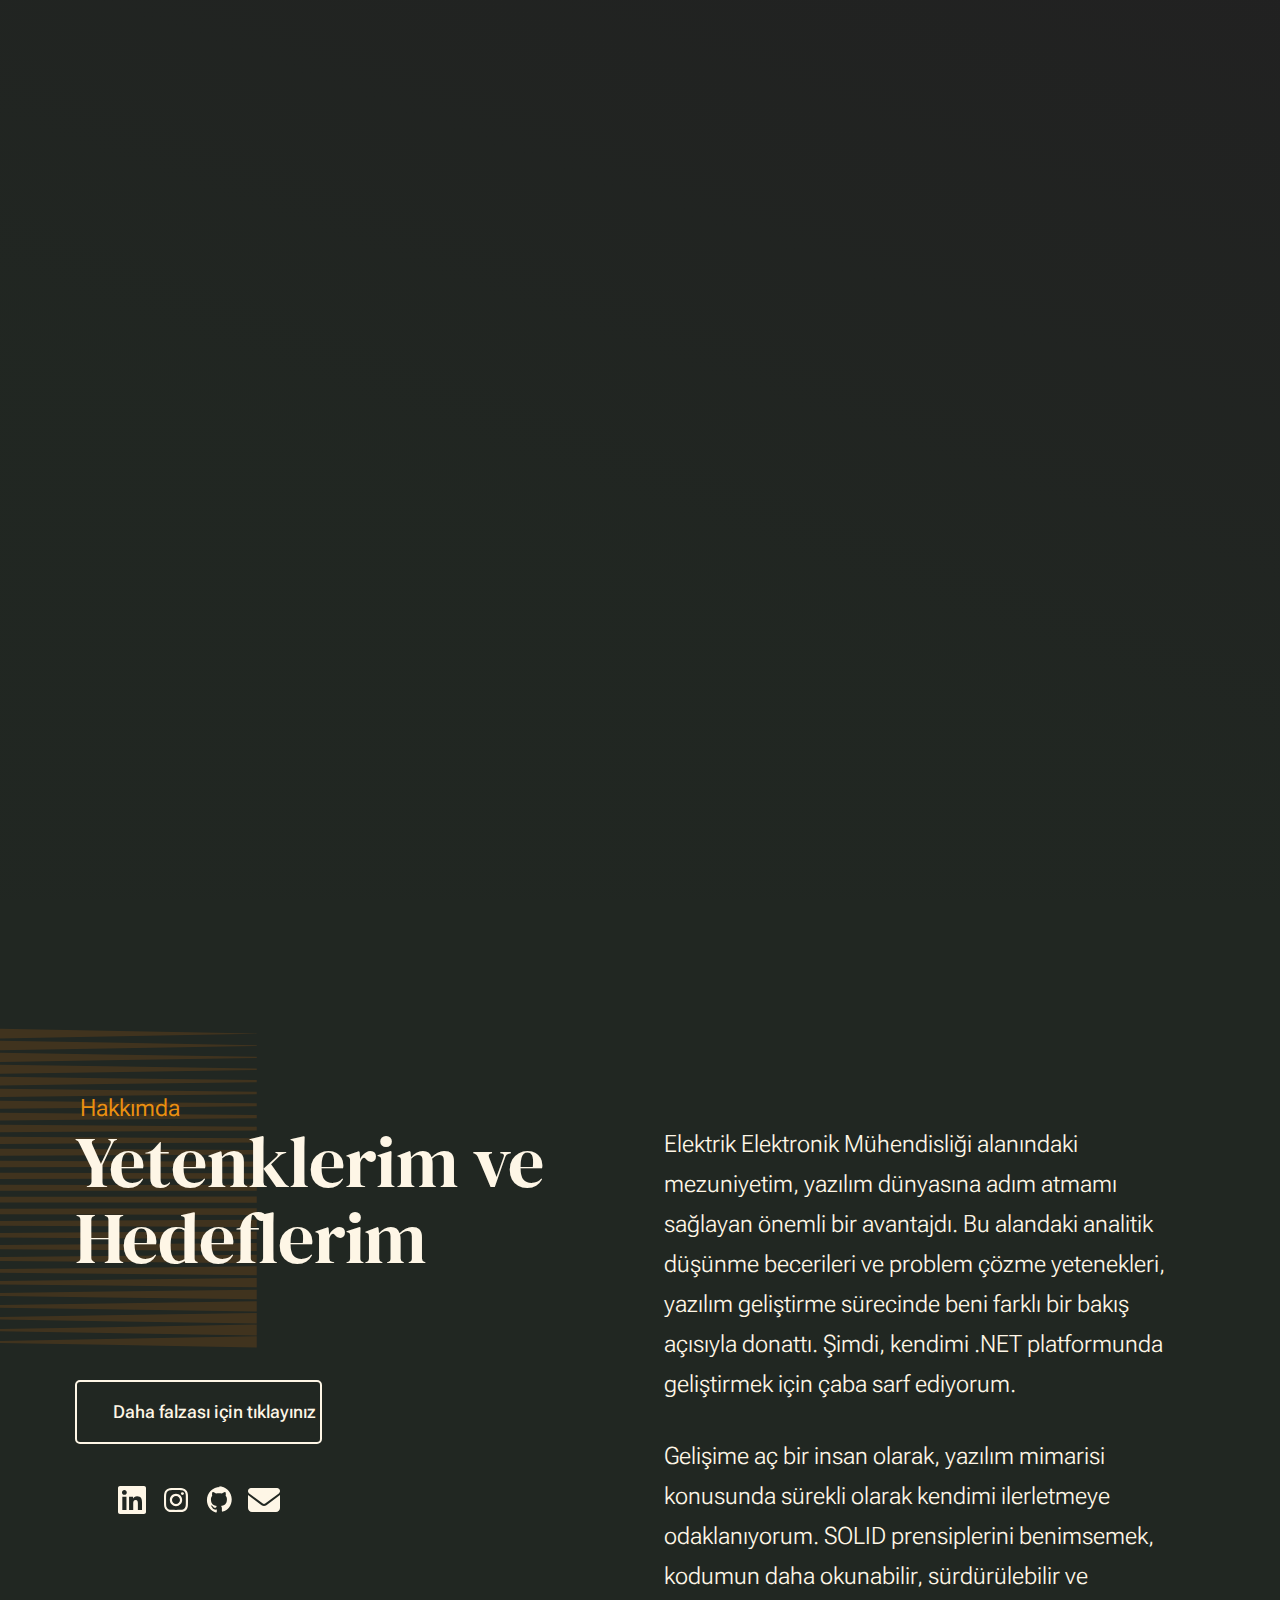
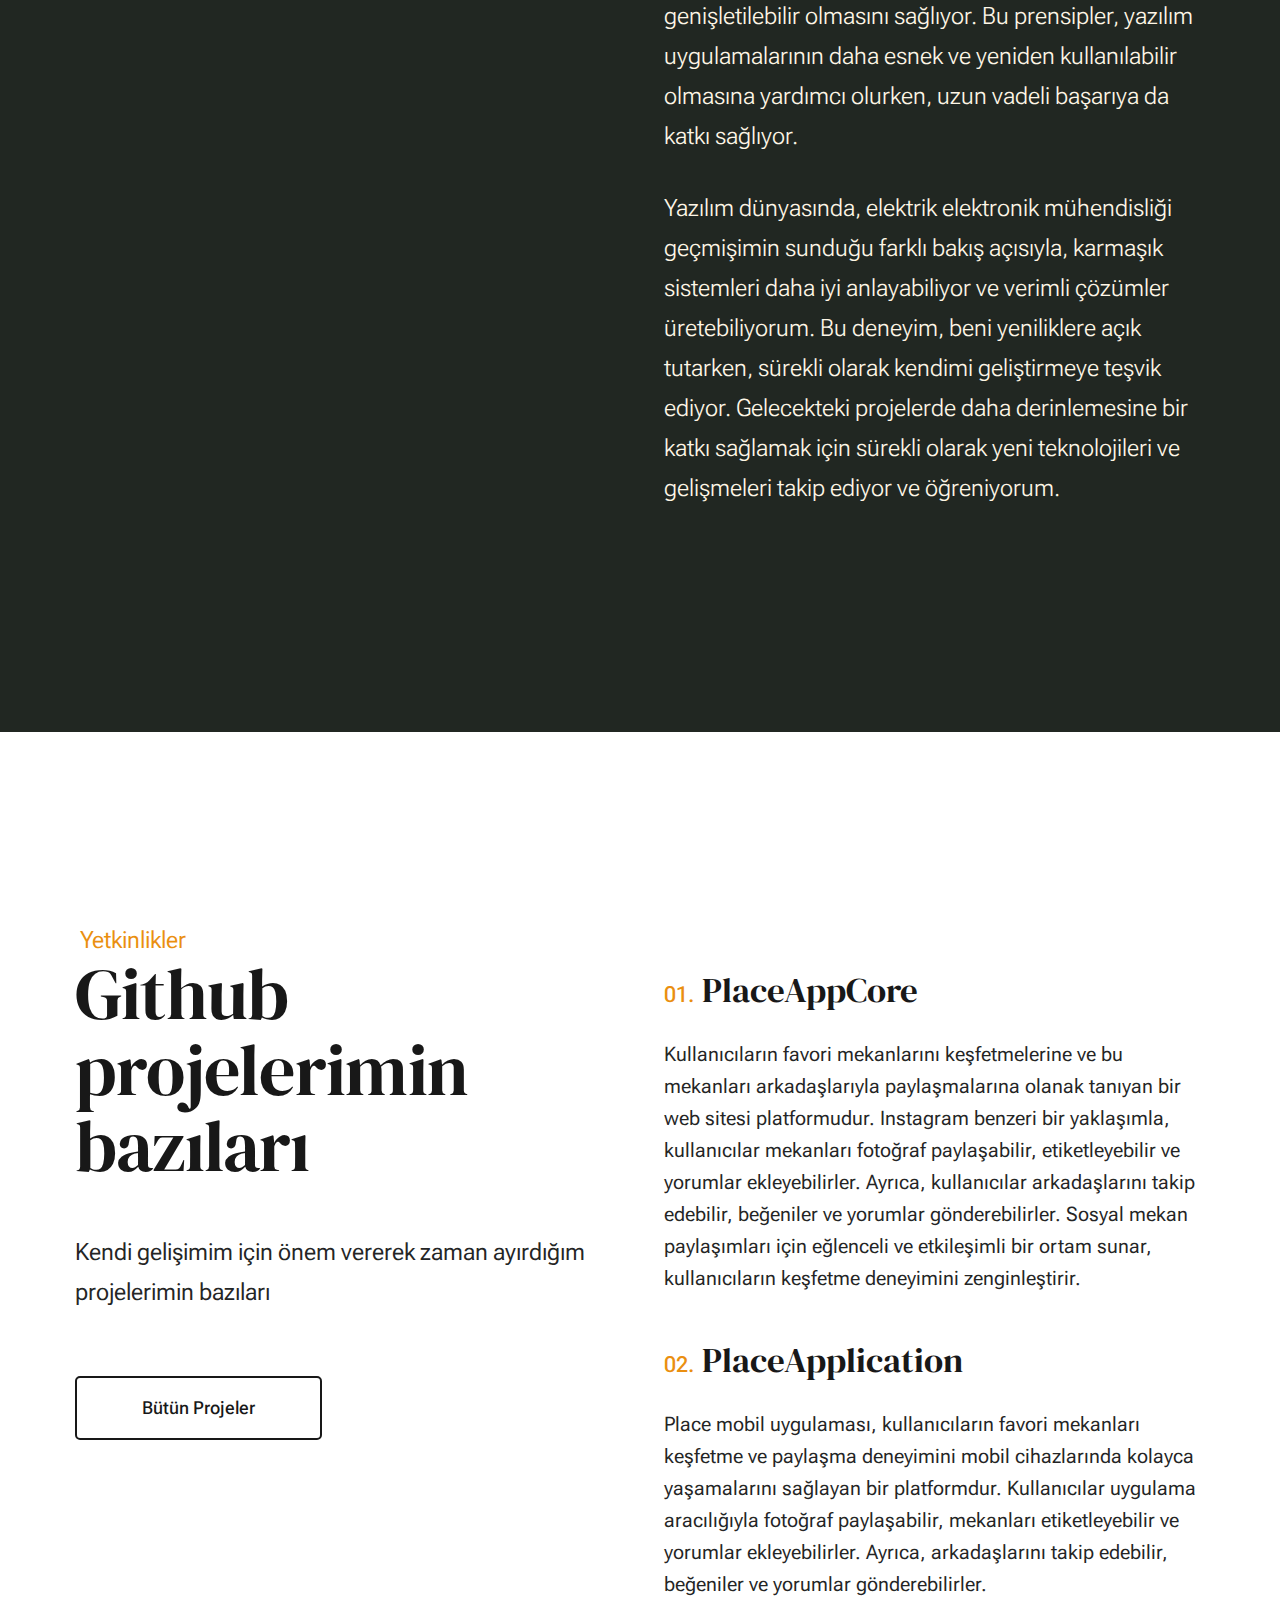
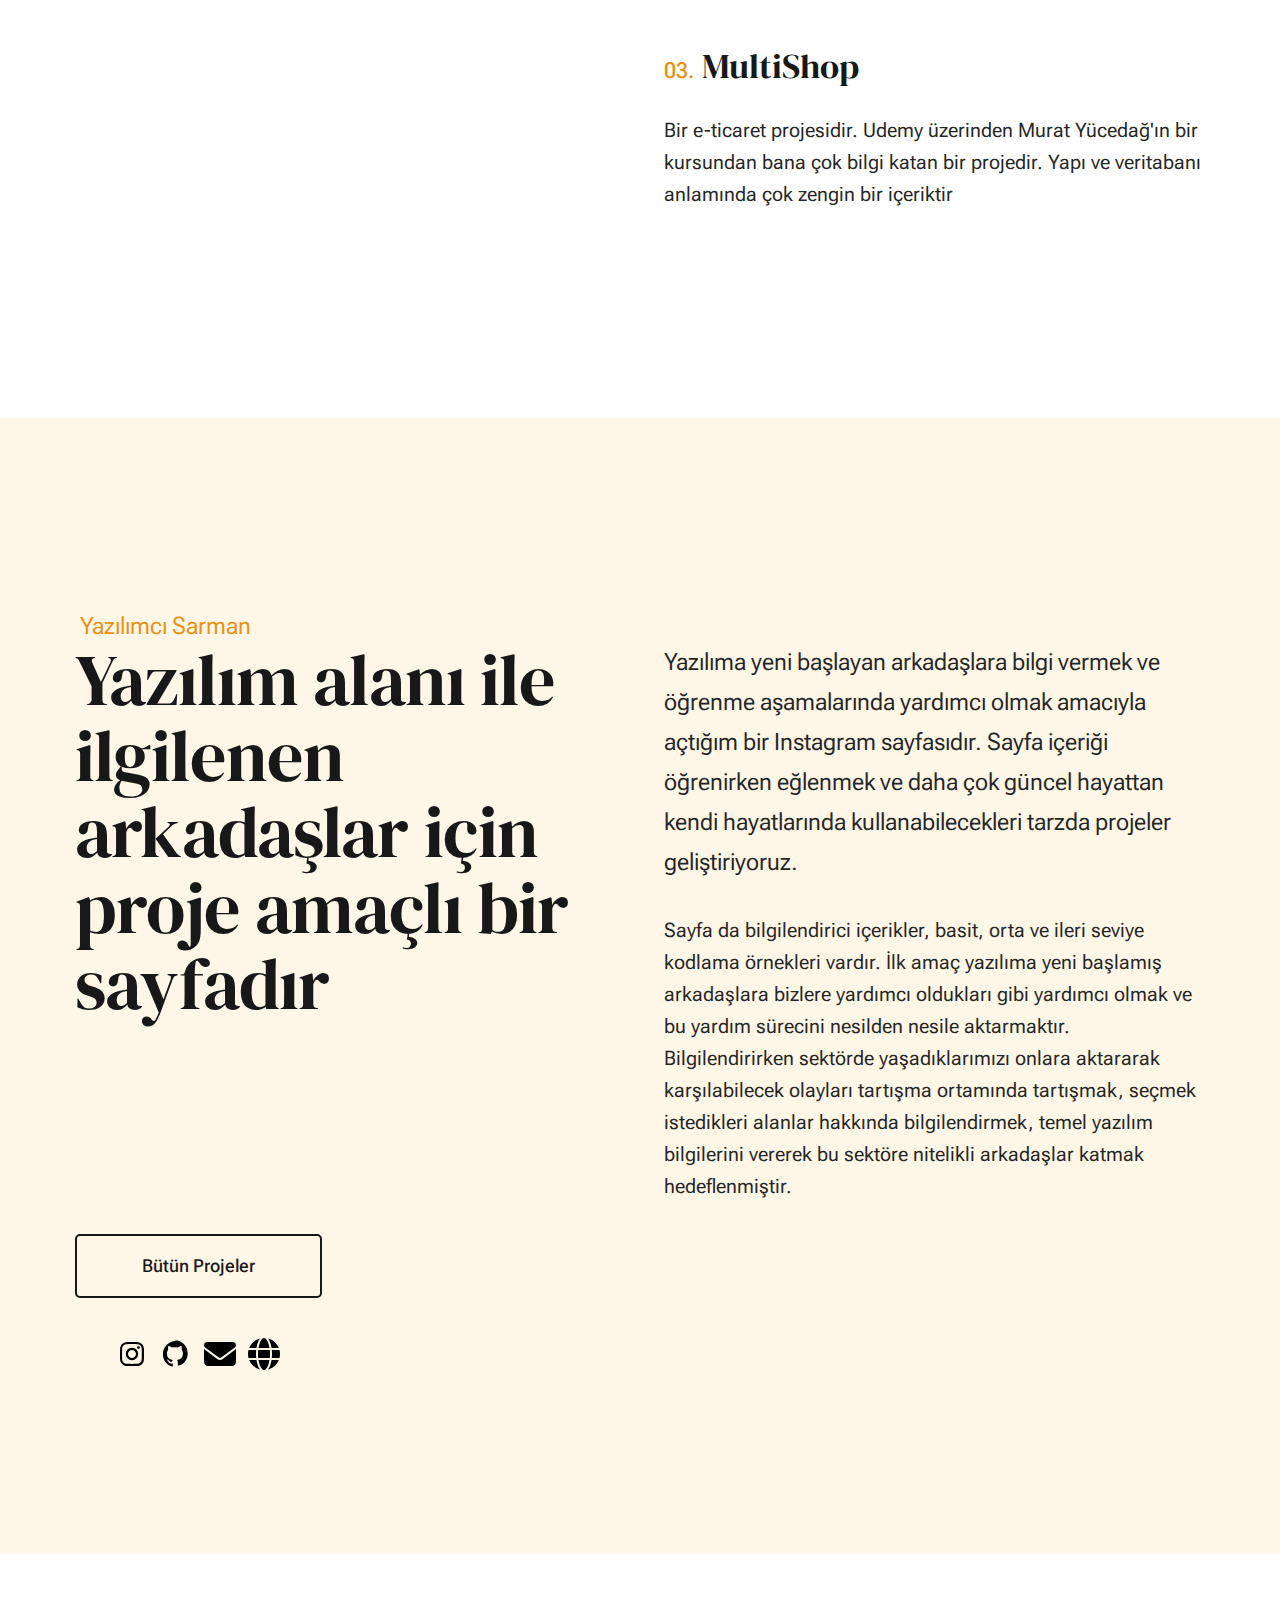
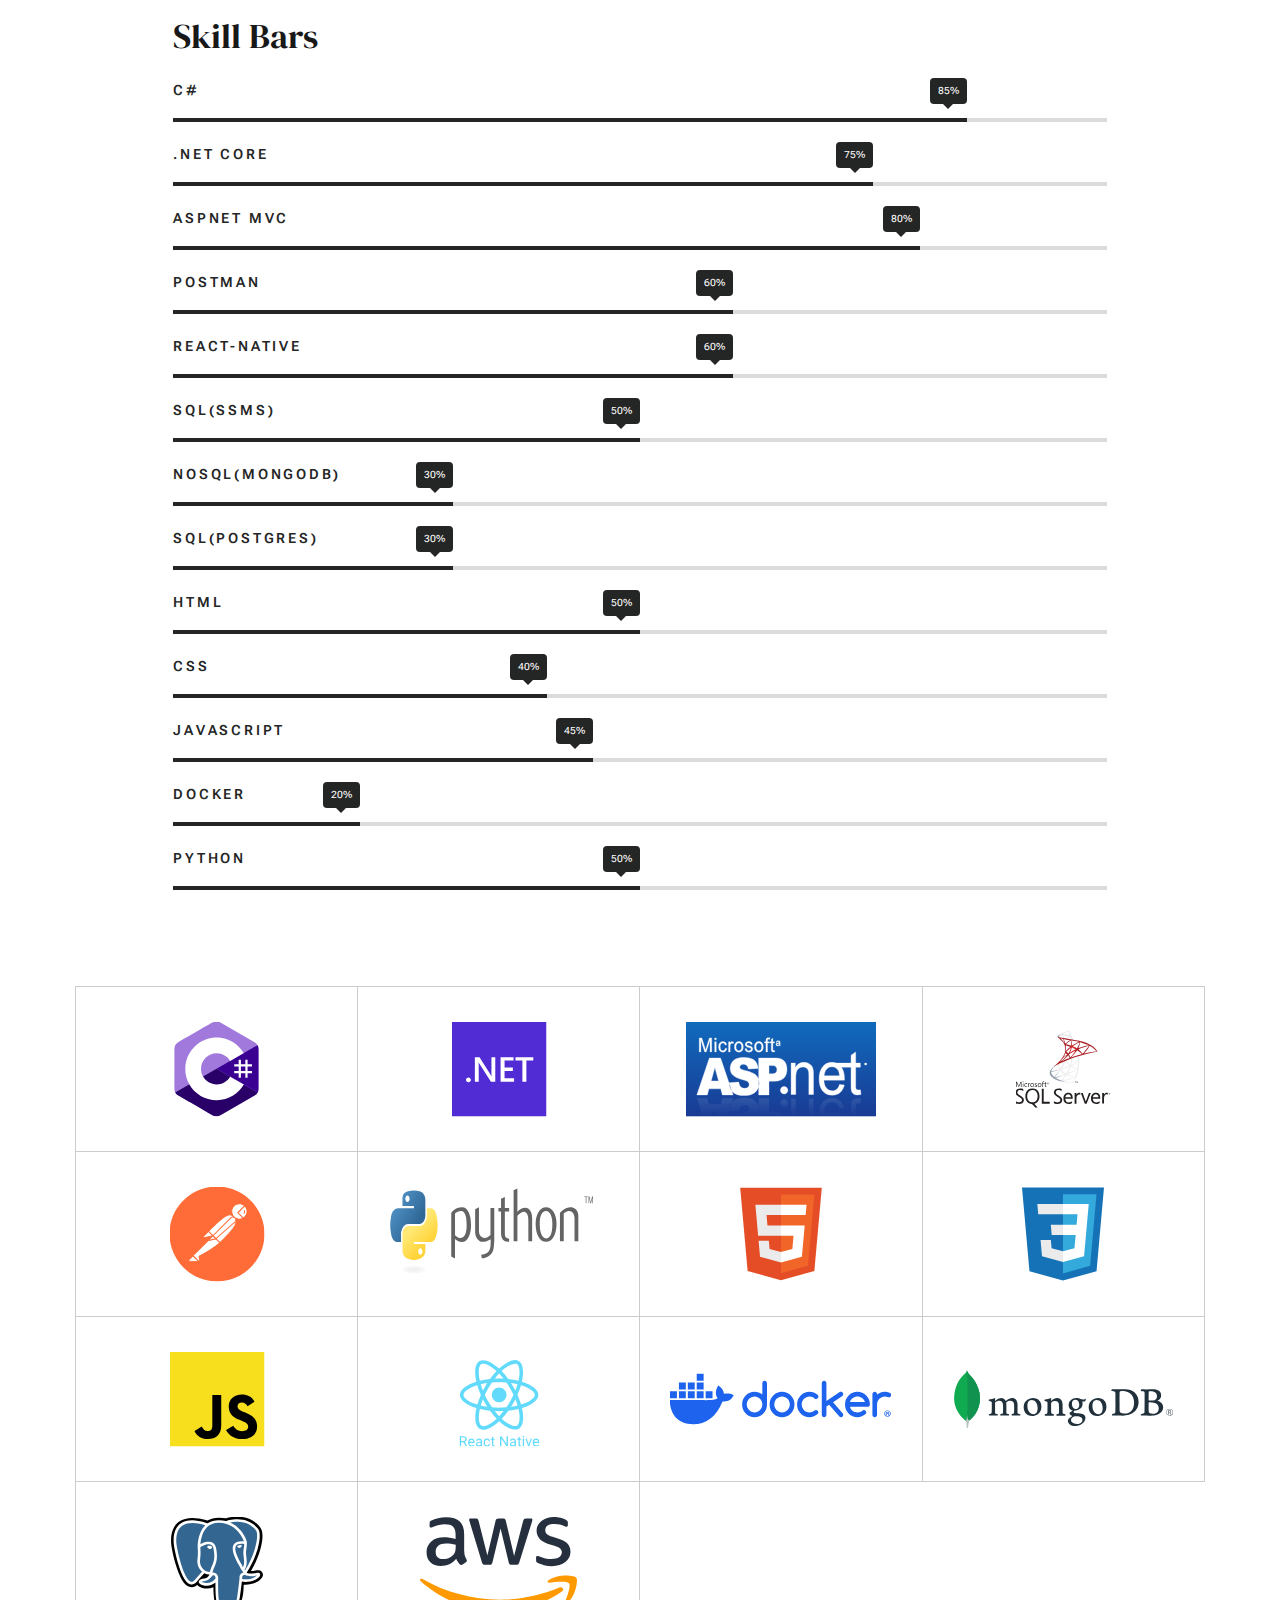
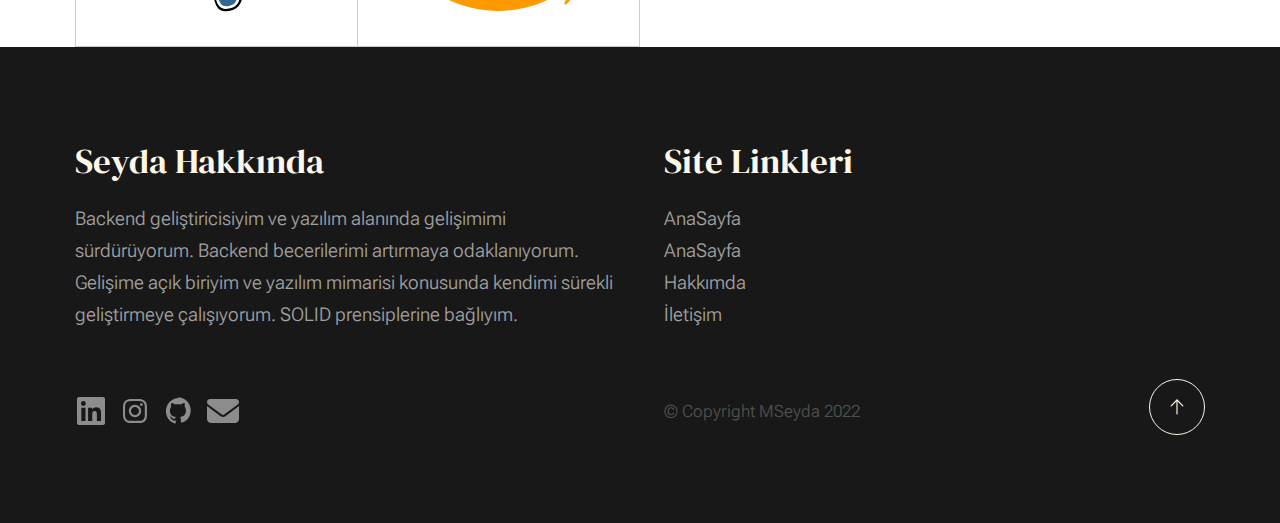
==== commit 8ff063e5: "Fix" ====
--- a/index.html
+++ b/index.html
@@ -56,7 +56,7 @@
                 <div class="s-header__block">
                     <div class="s-header__logo">
                         <a class="logo" href="index.html">
-                            <img src="images/logo_modified.svg" alt="Homepage">
+                            <img src="images/msa.png" alt="Homepage">
                         </a>
                     </div>
 
@@ -66,6 +66,7 @@
                 <nav class="s-header__nav">
 
                     <ul class="s-header__menu-links">
+                        <li><a href="index.html">AnaSayfa</a></li>
                         <li><a href="about.html">Hakkımda</a></li>
                         <!-- <li><a href="services.html">Yazılımcı Sarman</a></li> -->
                         <li><a href="projects.html">Projeler</a></li>
@@ -302,7 +303,7 @@
                             </div>
 
                             <h2 class="text-display-title">
-                             Yazılıma alanı ile ilgilenen arkadaşlar için proje amaçlı bir sayfadır.
+                             Yazılım alanı ile ilgilenen arkadaşlar için proje amaçlı bir sayfadır
                             </h2>
                         </div> <!-- end section-header -->
 
@@ -360,7 +361,68 @@
 
                  <!-- end row -->
             </section> <!-- end s-clients -->
-
+            <div class="row u-add-half-bottom">
+                <div class="xl-1 md-12 column"></div>
+                <div class="xl-10 md-12 column">
+                <h3 class="u-add-bottom">Skill Bars</h3>
+    
+                    <ul class="skill-bars">
+                        <li>
+                            <div class="progress percent85"><span>85%</span></div>
+                            <strong>C#</strong>
+                        </li>
+                        <li>
+                            <div class="progress percent75"><span>75%</span></div>
+                            <strong>.Net Core</strong>
+                        </li>
+                        <li>
+                            <div class="progress percent80"><span>80%</span></div>
+                            <strong>ASPNET MVC</strong>
+                        </li>
+                        <li>
+                            <div class="progress percent60"><span>60%</span></div>
+                            <strong>POSTMAN</strong>
+                        </li>
+                        <li>
+                            <div class="progress percent60"><span>60%</span></div>
+                            <strong>REACT-NATIVE</strong>
+                        </li>
+                        <li>
+                            <div class="progress percent50"><span>50%</span></div>
+                            <strong>SQL(SSMS)</strong>
+                        </li>
+                        <li>
+                            <div class="progress percent30"><span>30%</span></div>
+                            <strong>NOSQL(MONGODB)</strong>
+                        </li>
+                        <li>
+                            <div class="progress percent30"><span>30%</span></div>
+                            <strong>SQL(POSTGRES)</strong>
+                        </li>
+                        <li>
+                            <div class="progress percent50"><span>50%</span></div>
+                            <strong>HTML</strong>
+                        </li>
+                        <li>
+                            <div class="progress percent40"><span>40%</span></div>
+                            <strong>CSS</strong>
+                        </li>
+                        <li>
+                            <div class="progress percent45"><span>45%</span></div>
+                            <strong>JAVASCRIPT</strong>
+                        </li>
+                        <li>
+                            <div class="progress percent20"><span>20%</span></div>
+                            <strong>DOCKER</strong>
+                        </li>
+                        <li>
+                            <div class="progress percent50"><span>50%</span></div>
+                            <strong>PYTHON</strong>
+                        </li>
+                    </ul>
+                </div>
+                <div class="xl-1 md-12 column"></div>
+            </div>
         </section> <!-- s-content-->
         <div class="row s-clients__content-block width-sixteen-col">
             <div class="column xl-12">
@@ -443,6 +505,7 @@
                 </div> <!-- end clients-list -->
 
             </div> <!-- end column -->
+            
         </div>
         <!-- # cta
         ================================================== -->
@@ -471,25 +534,10 @@
                     <ul class="link-list">
                         <li><a href="index.html">AnaSayfa</a></li>
                         <!-- <li><a href="services.html">Yazılımcı Sarman</a></li> -->
+                        <li><a href="index.html">AnaSayfa</a></li>
                         <li><a href="about.html">Hakkımda</a></li>
                         <li><a href="contact.html">İletişim</a></li>
                     </ul>
-                </div>
-                <div class="column xl-3 lg-6 md-12 tab-12 s-footer__block s-footer__newsletter" style="display: none;">
-                    <h3>Newsletter</h3>
-
-                    <p>
-                    Lorem ipsum dolor sit amet consectetur, adipisicing elit. Facere ratione dignissimos.
-                    </p>
-
-                    <div class="subscribe-form" style="display: none;">
-                        <form id="campaignForm" class="mc-form">
-                            <input type="email" name="EMAIL" id="mce-EMAIL" class="u-fullwidth text-center" placeholder="Your Email Address" title="The domain portion of the email address is invalid (the portion after the @)." pattern="^([^\x00-\x20\x22\x28\x29\x2c\x2e\x3a-\x3c\x3e\x40\x5b-\x5d\x7f-\xff]+|\x22([^\x0d\x22\x5c\x80-\xff]|\x5c[\x00-\x7f])*\x22)(\x2e([^\x00-\x20\x22\x28\x29\x2c\x2e\x3a-\x3c\x3e\x40\x5b-\x5d\x7f-\xff]+|\x22([^\x0d\x22\x5c\x80-\xff]|\x5c[\x00-\x7f])*\x22))*\x40([^\x00-\x20\x22\x28\x29\x2c\x2e\x3a-\x3c\x3e\x40\x5b-\x5d\x7f-\xff]+|\x5b([^\x0d\x5b-\x5d\x80-\xff]|\x5c[\x00-\x7f])*\x5d)(\x2e([^\x00-\x20\x22\x28\x29\x2c\x2e\x3a-\x3c\x3e\x40\x5b-\x5d\x7f-\xff]+|\x5b([^\x0d\x5b-\x5d\x80-\xff]|\x5c[\x00-\x7f])*\x5d))*(\.\w{2,})+$" required>
-                            <input type="submit" value="Subscribe" class="btn btn--primary btn--small u-fullwidth">
-                            <div style="position: absolute; left: -5000px;" aria-hidden="true"><input type="text" name="b_cdb7b577e41181934ed6a6a44_9a91cfe7b3" tabindex="-1" value=""></div>
-                            <div class="mc-status"></div>
-                        </form>
-                    </div>
                 </div>
             </div>
 
@@ -547,6 +595,5 @@
     ================================================== -->
     <script src="js/plugins.js"></script>
     <script src="js/main.js"></script>
-    <script src="js/msa.js"></script>
 </body>
 </html>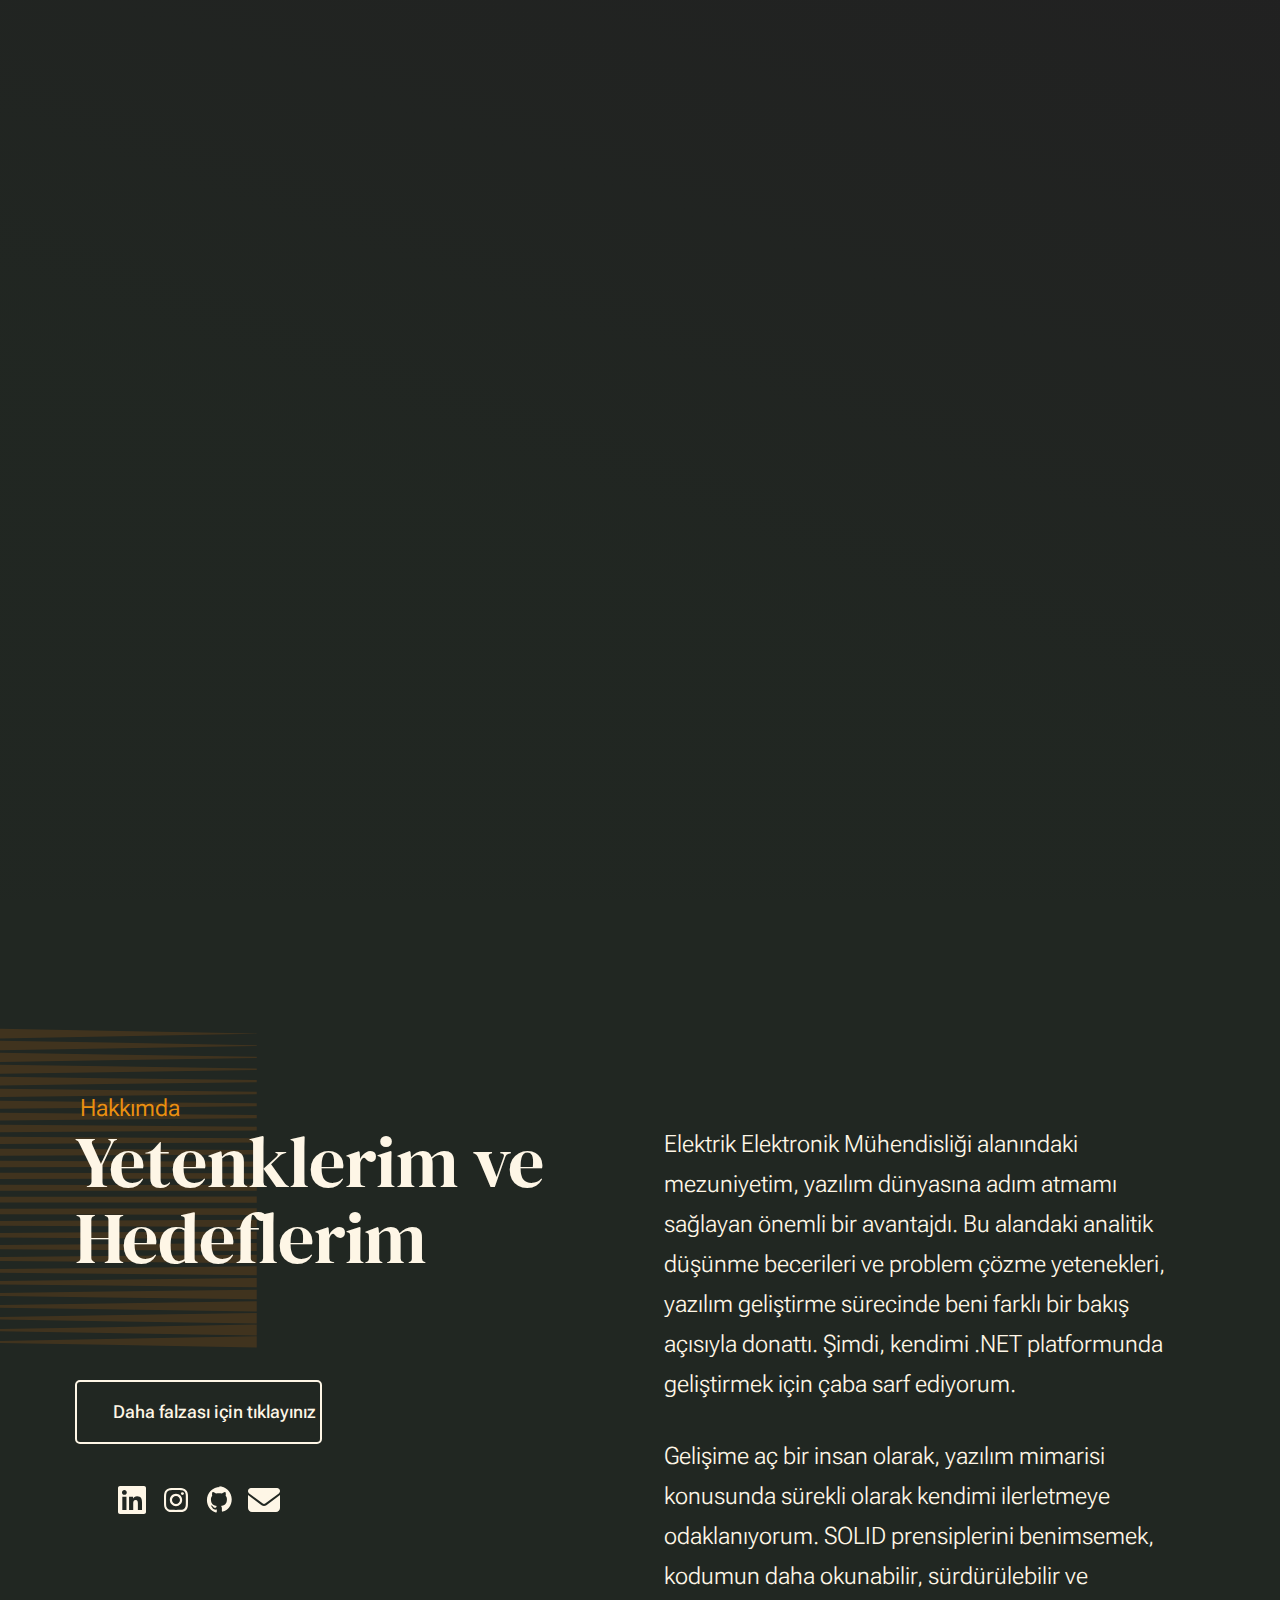
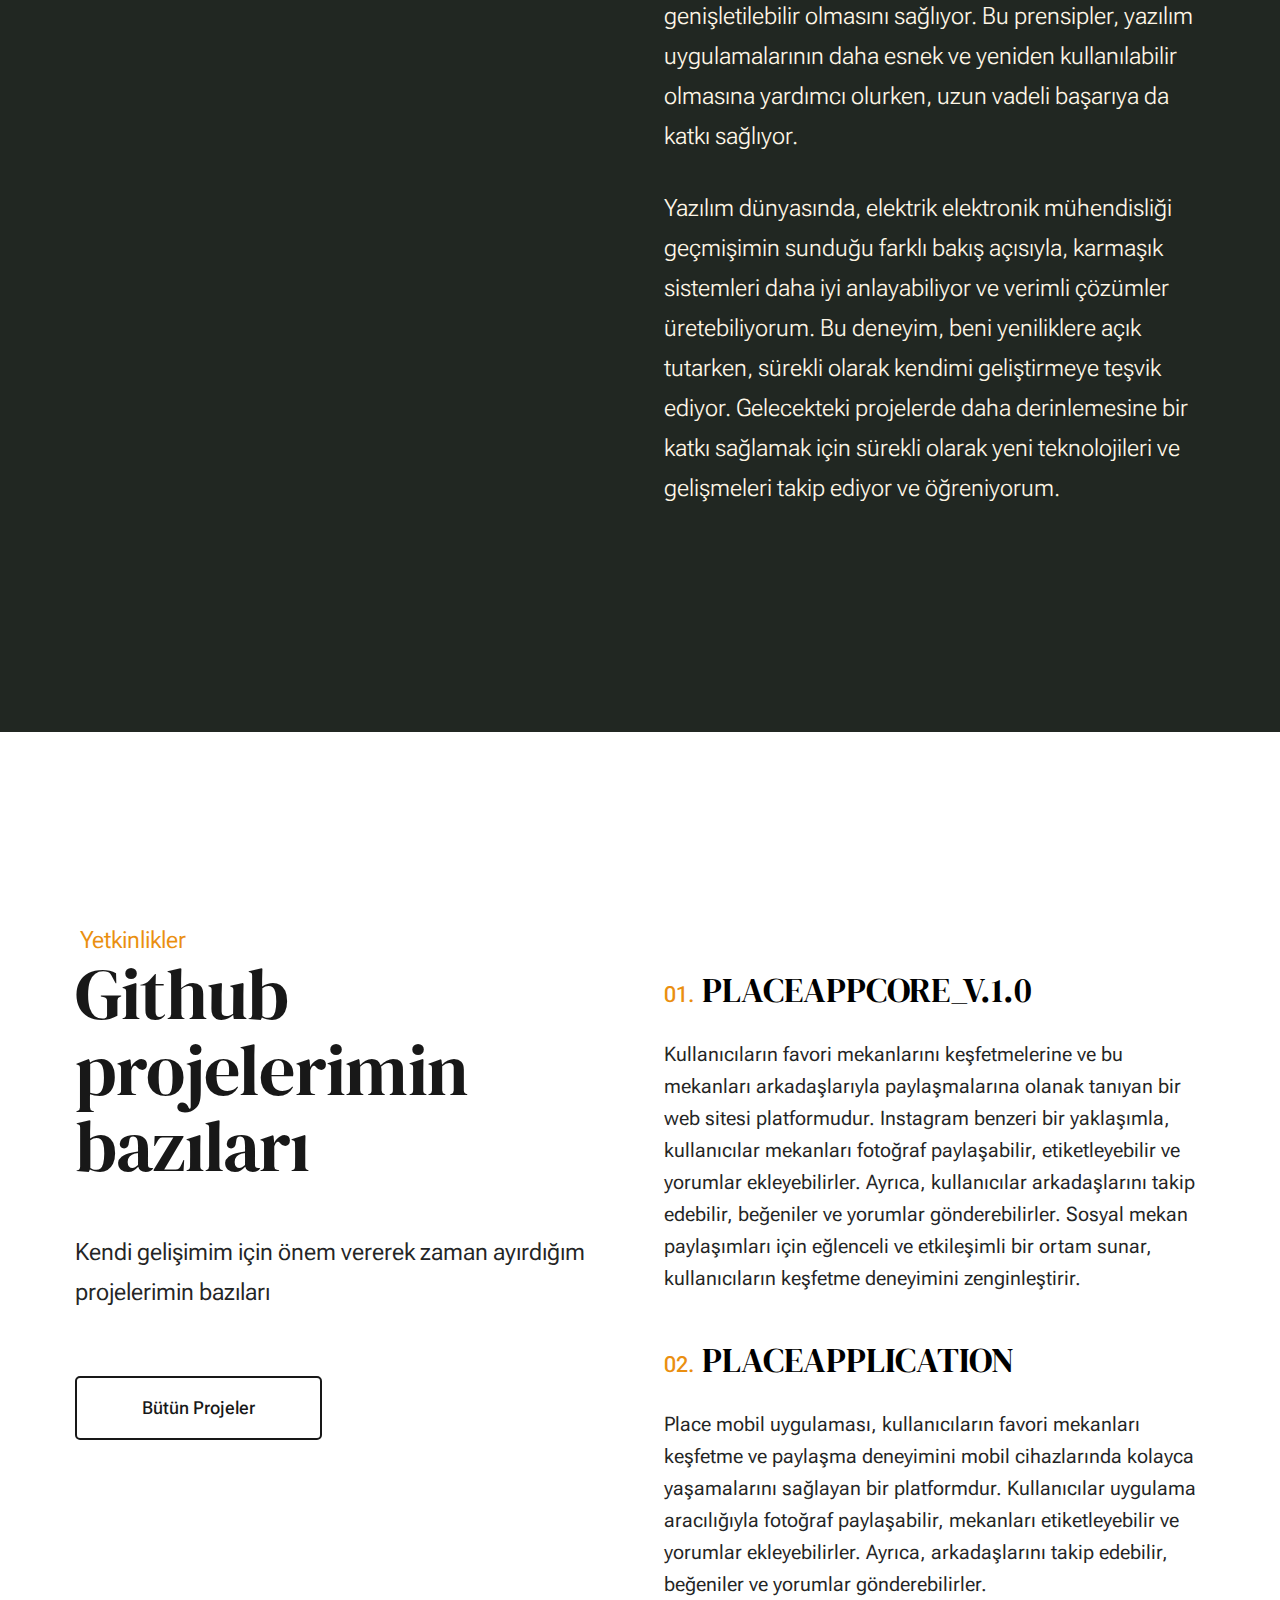
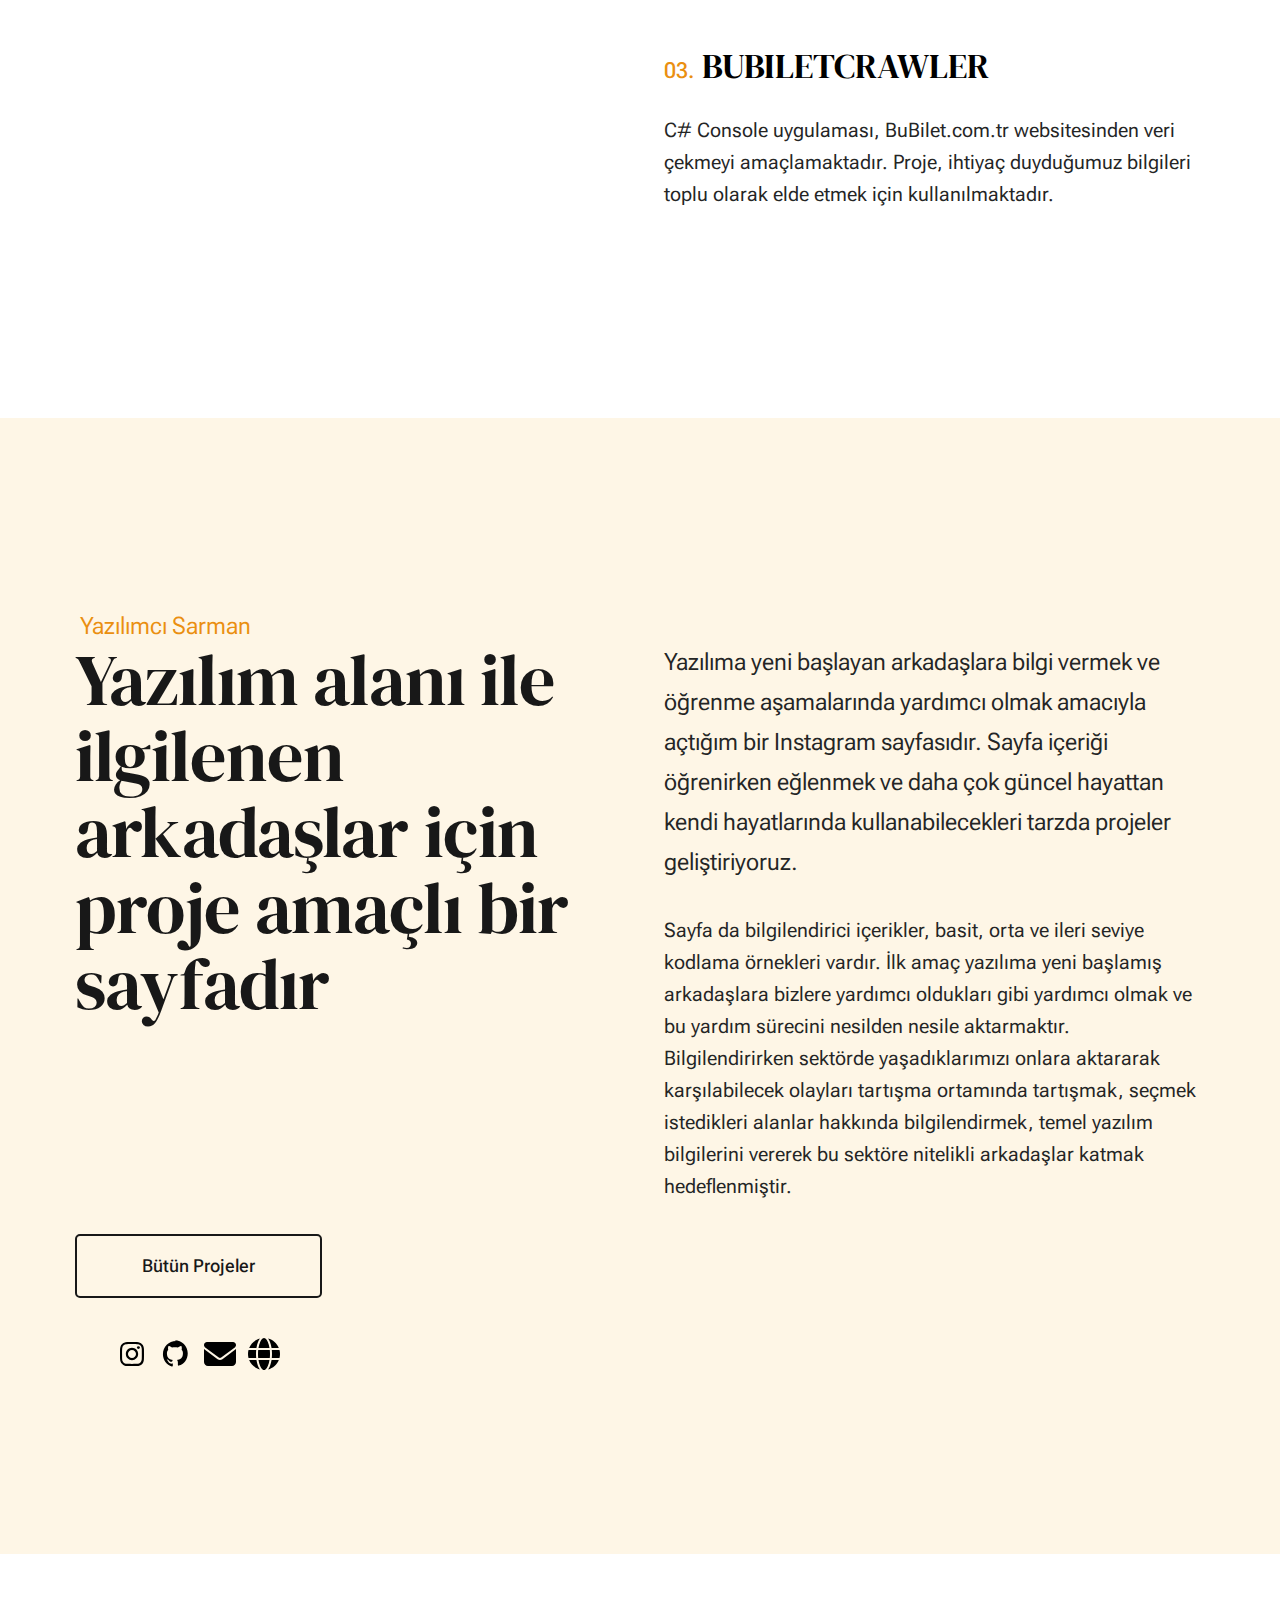
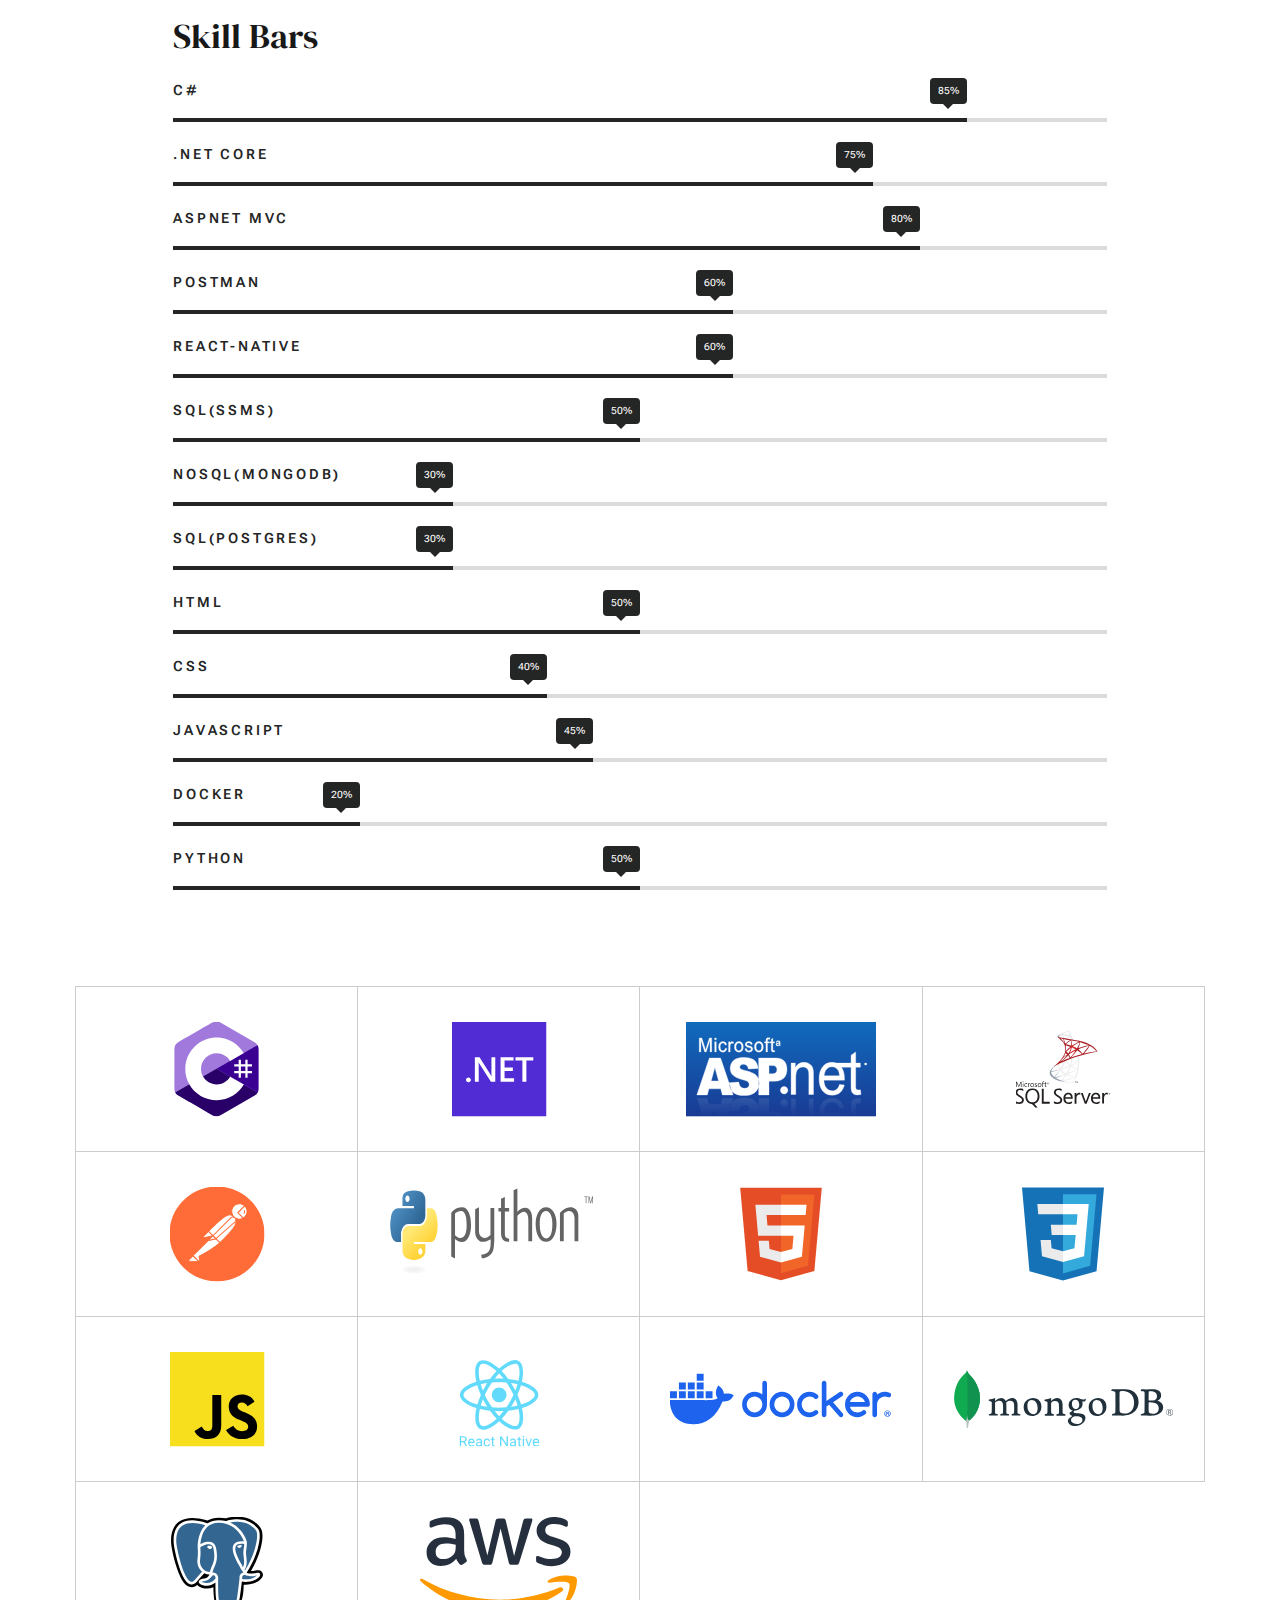
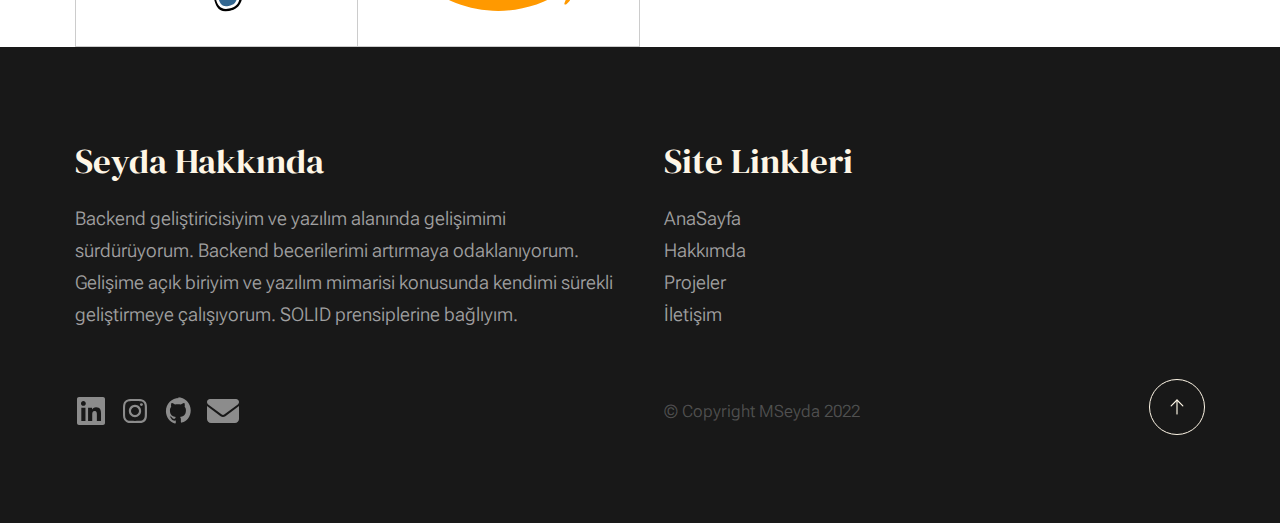
==== commit 0f47d866: "Fix" ====
--- a/index.html
+++ b/index.html
@@ -232,7 +232,7 @@
                             <div class="grid-list-items list-items show-ctr">
                                 <div class="grid-list-items__item list-items__item">
                                     <div class="grid-list-items__title list-items__item-header">
-                                        <h3 class="list-items__item-title">PlaceAppCore</h3>
+                                        <h3 class="list-items__item-title"><a href="https://github.com/muhammetseyda/PlaceAppCore_v.1.0" style="color:black;" target="_blank">PLACEAPPCORE_V.1.0</a></h3>
                                     </div>
                                     <div class="grid-list-items__text list-items__item-text">
                                         <p>
@@ -247,7 +247,7 @@
                                 </div> <!-- list-item -->
                                 <div class="grid-list-items__item list-items__item">
                                     <div class="grid-list-items__title list-items__item-header">
-                                        <h3 class="list-items__item-title">PlaceApplication</h3>
+                                        <h3 class="list-items__item-title"><a href="https://github.com/muhammetseyda/PlaceApplication" style="color:black;" target="_blank">PLACEAPPLICATION</a></h3>
                                     </div>
                                     <div class="grid-list-items__text list-items__item-text">
                                         <p>
@@ -262,14 +262,14 @@
                                 </div> <!-- list-expertise__item -->
                                 <div class="grid-list-items__item list-items__item">
                                     <div class="grid-list-items__title list-items__item-header">
-                                        <h3 class="list-items__item-title">MultiShop</h3>
+                                        <h3 class="list-items__item-title"><a href="https://github.com/muhammetseyda/BuBiletCrawler" style="color:black;" target="_blank">BUBILETCRAWLER</a></h3>
                                     </div>
                                     <div class="grid-list-items__text list-items__item-text">
                                         <p>
-                                            Bir e-ticaret projesidir.
-                                        Udemy üzerinden Murat Yücedağ'ın bir kursundan bana çok
-                                        bilgi katan bir projedir. Yapı ve veritabanı anlamında çok
-                                        zengin bir içeriktir
+                                            C# Console uygulaması, BuBilet.com.tr 
+                                            websitesinden veri çekmeyi amaçlamaktadır. 
+                                            Proje, ihtiyaç duyduğumuz bilgileri toplu 
+                                            olarak elde etmek için kullanılmaktadır.
                                         </p>
                                     </div>
                                 </div> <!-- list-expertise__item -->
@@ -532,11 +532,12 @@
                 <div class="column xl-3 lg-6 md-12 s-footer__block s-footer__site-links">
                     <h3>Site Linkleri</h3>
                     <ul class="link-list">
-                        <li><a href="index.html">AnaSayfa</a></li>
                         <!-- <li><a href="services.html">Yazılımcı Sarman</a></li> -->
                         <li><a href="index.html">AnaSayfa</a></li>
                         <li><a href="about.html">Hakkımda</a></li>
+                        <li><a href="projects.html">Projeler</a></li>
                         <li><a href="contact.html">İletişim</a></li>
+
                     </ul>
                 </div>
             </div>
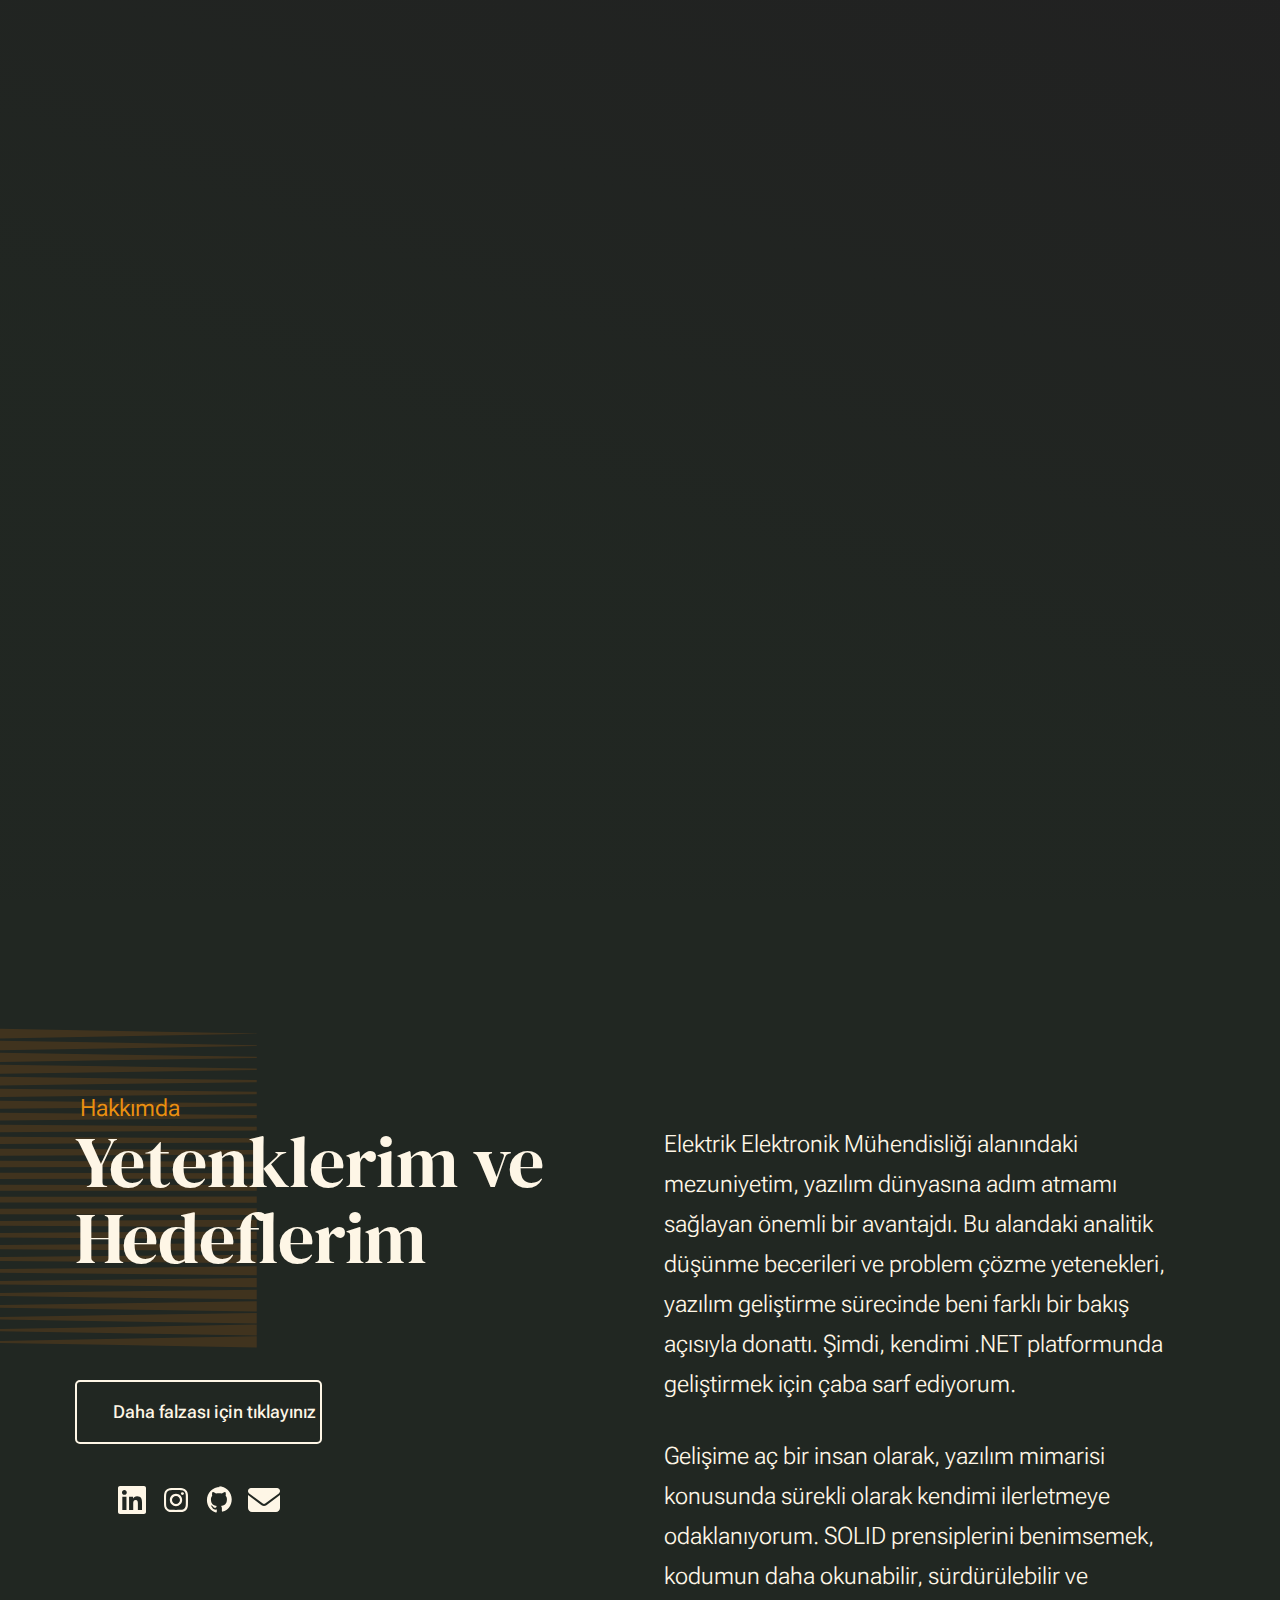
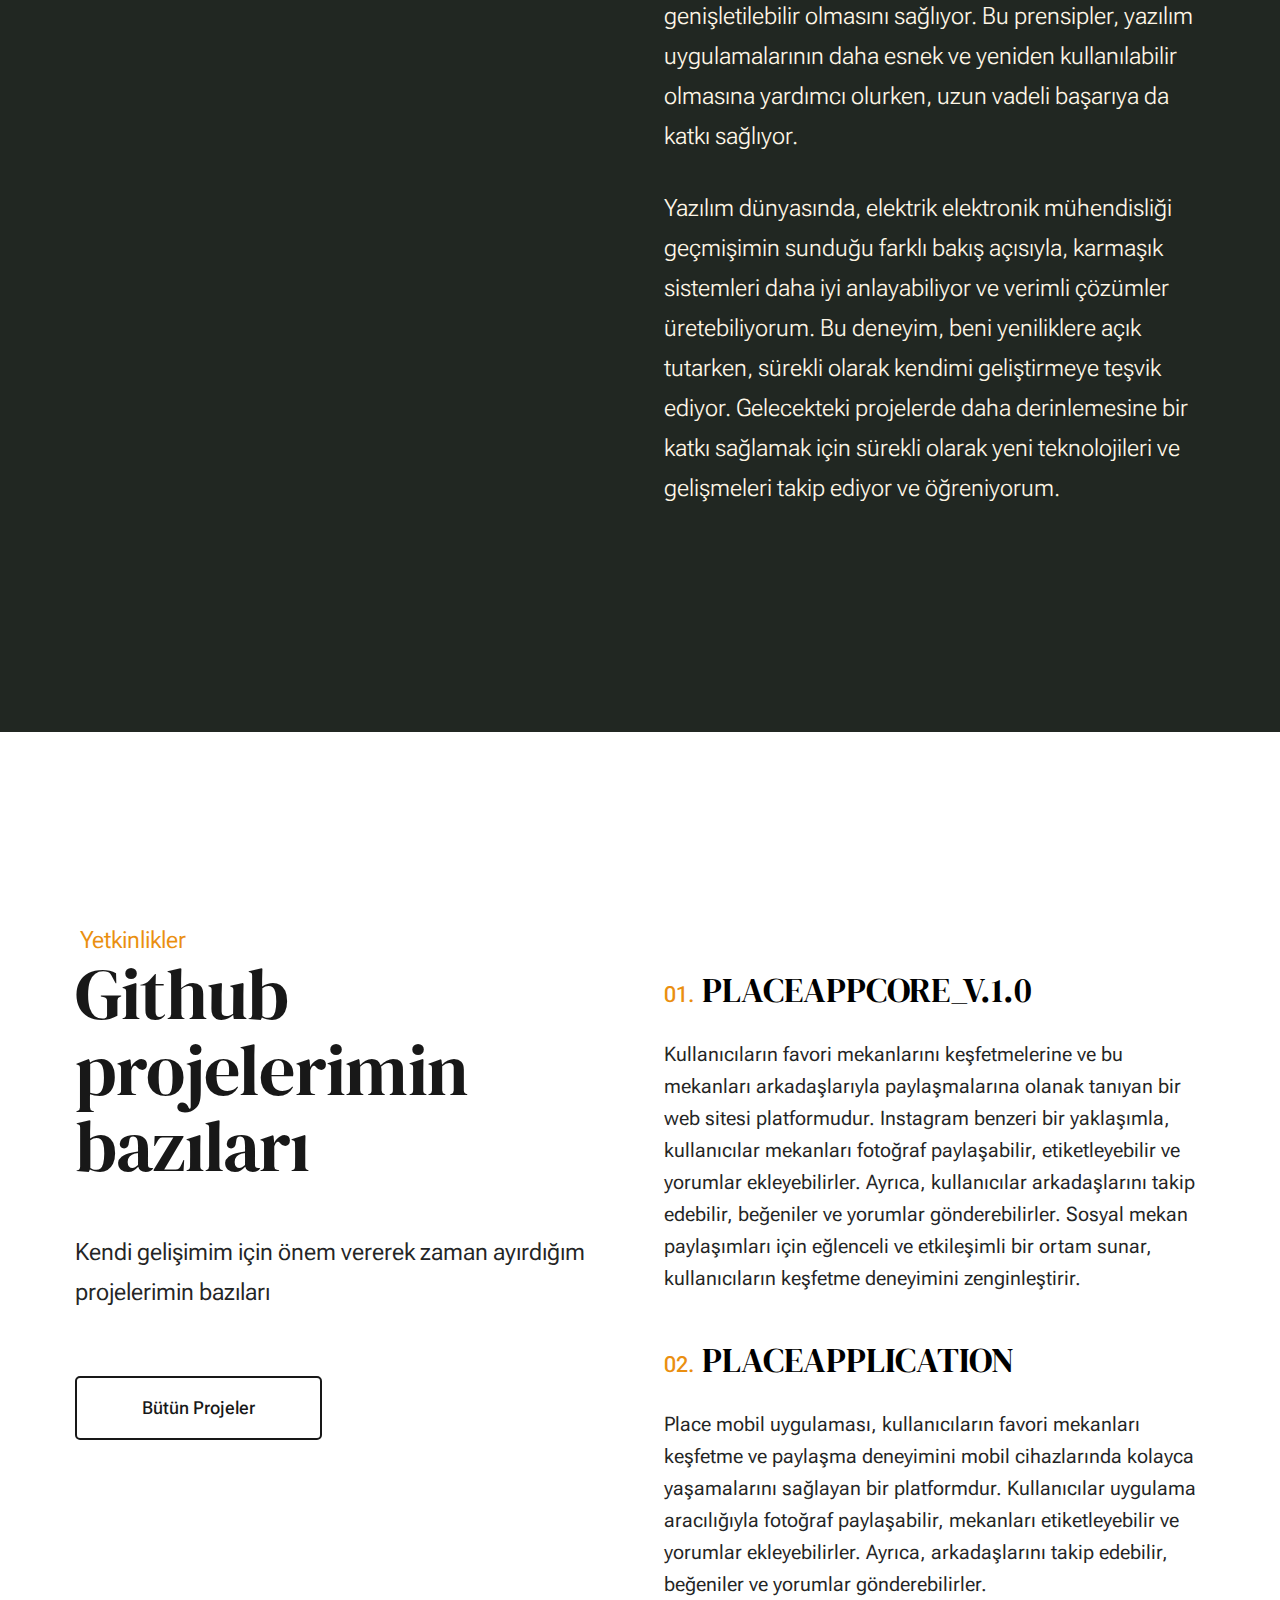
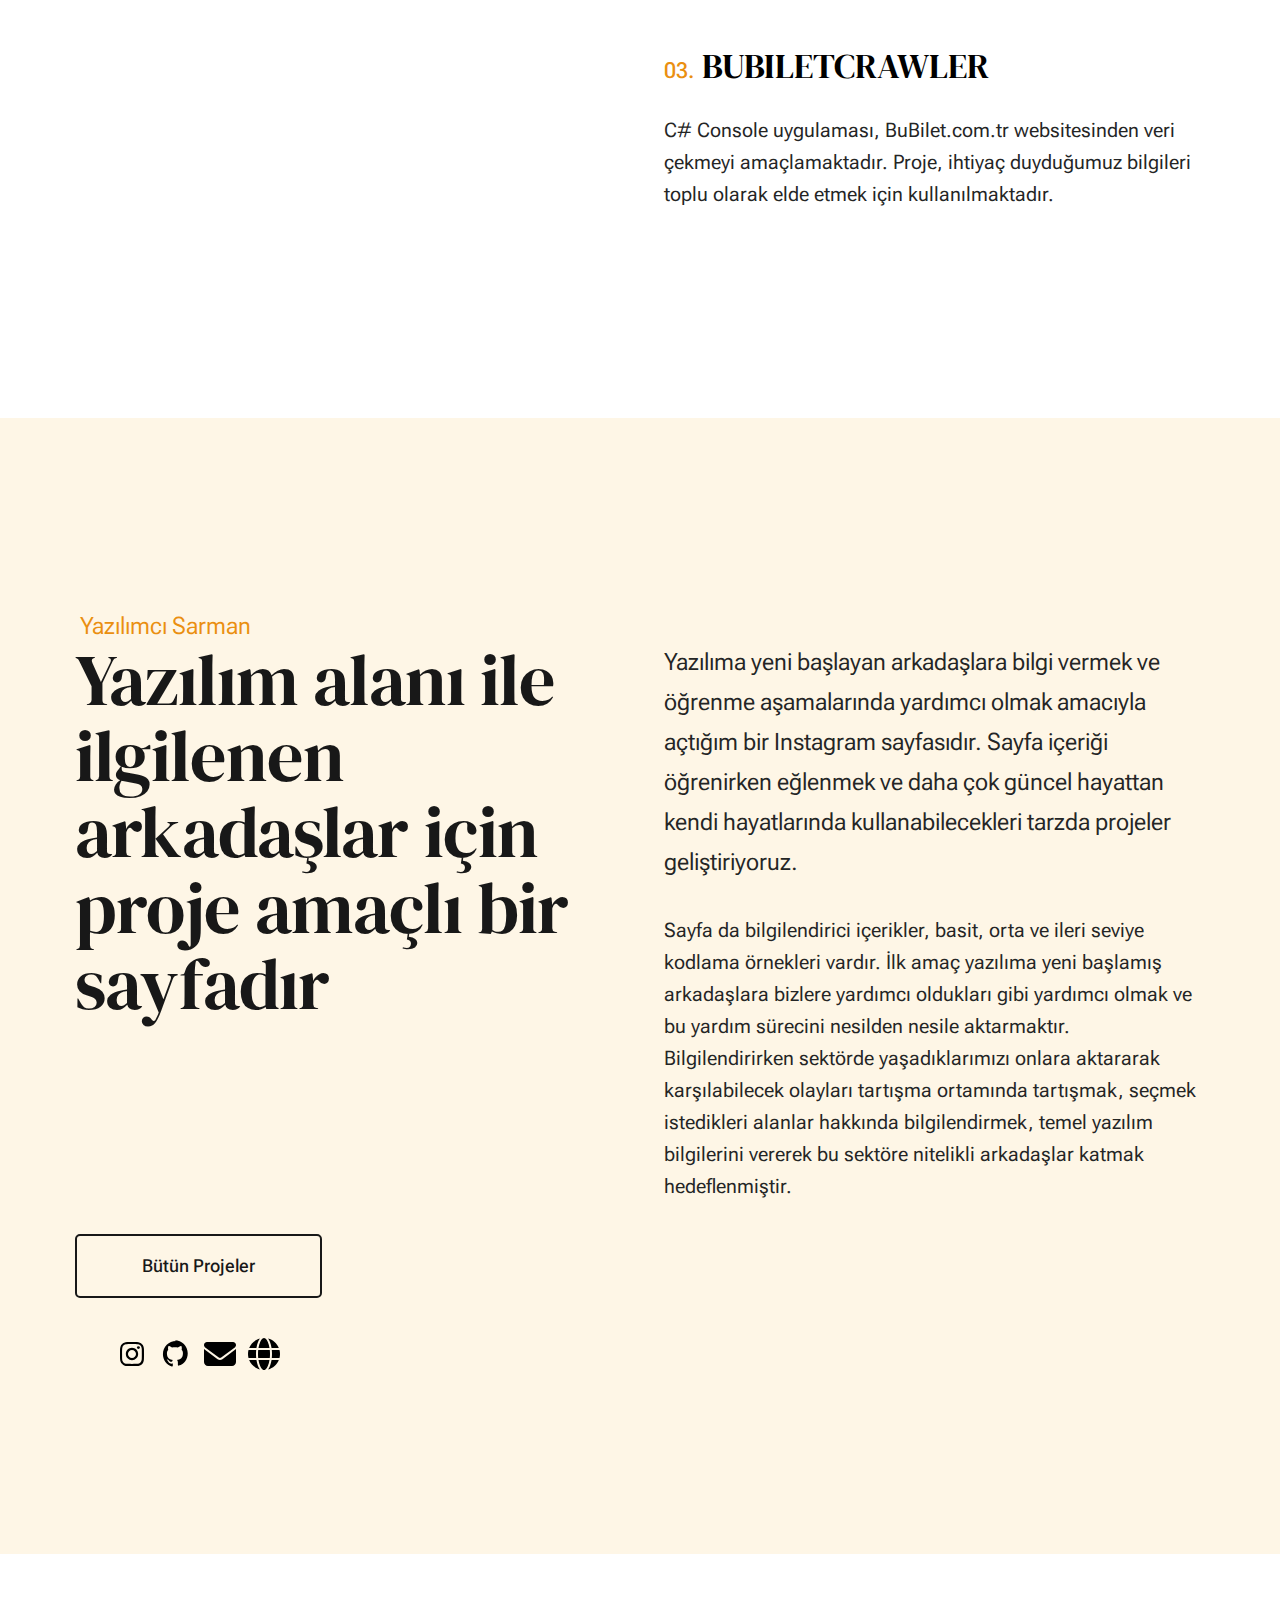
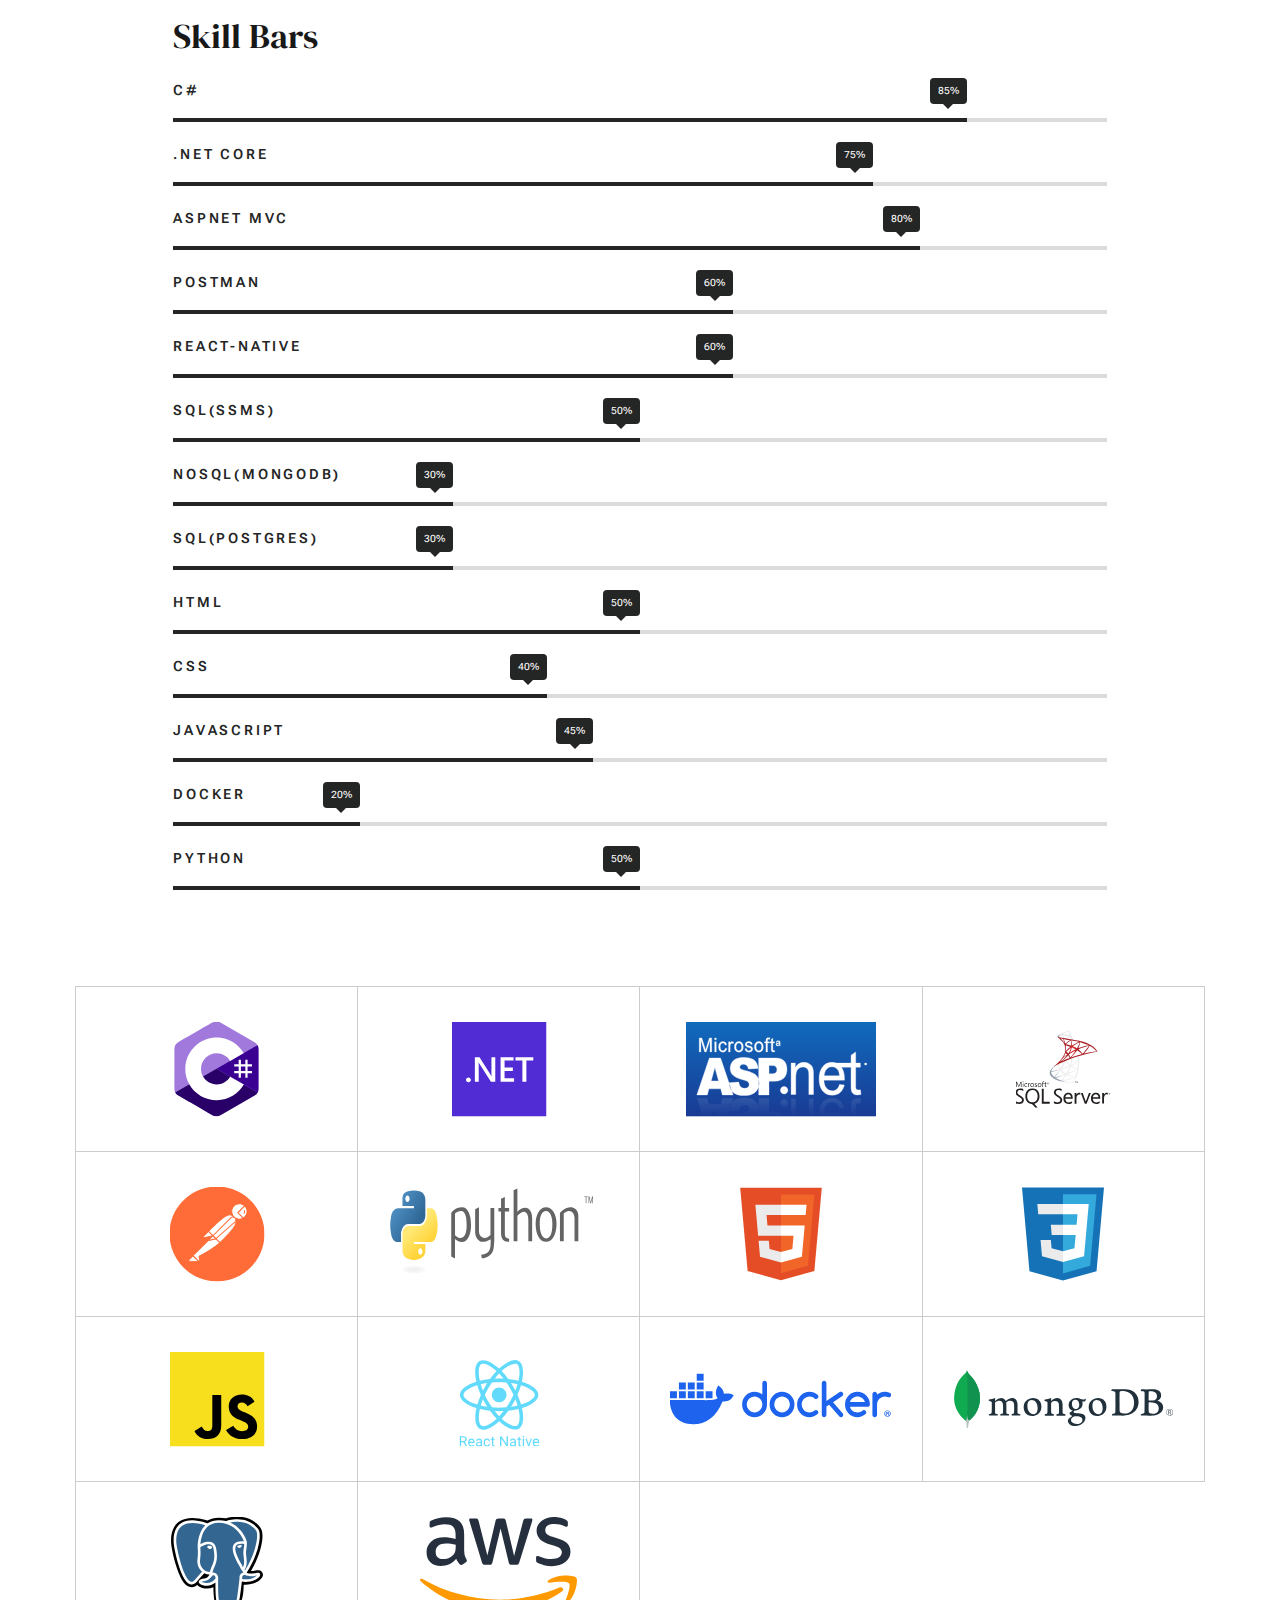
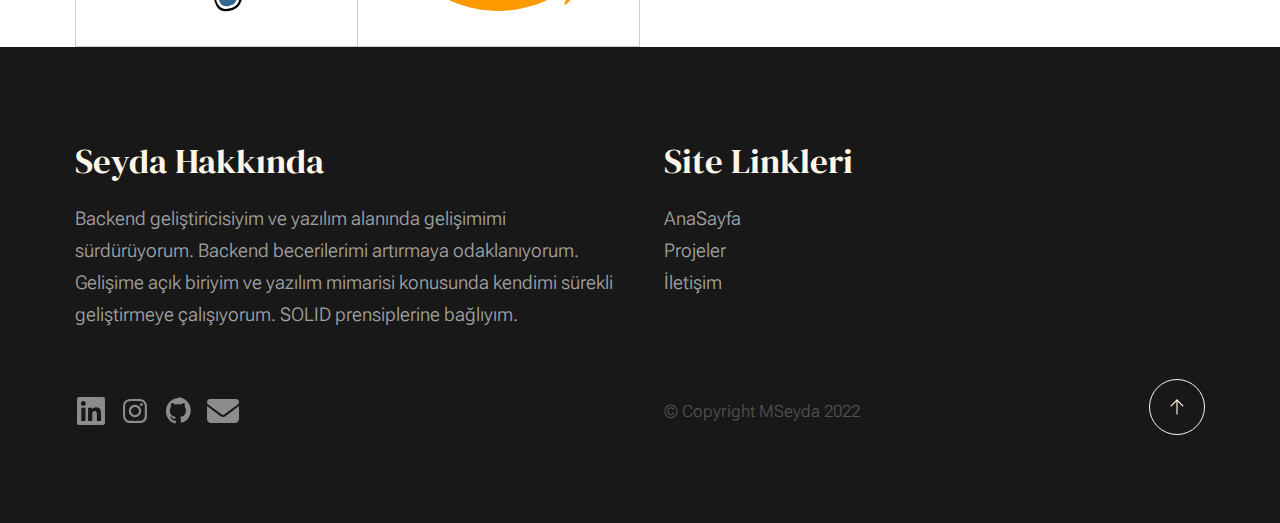
==== commit a659a4fe: "Fix" ====
--- a/index.html
+++ b/index.html
@@ -67,7 +67,7 @@
 
                     <ul class="s-header__menu-links">
                         <li><a href="index.html">AnaSayfa</a></li>
-                        <li><a href="about.html">Hakkımda</a></li>
+                         <!-- <li><a href="about.html">Hakkımda</a></li> -->
                         <!-- <li><a href="services.html">Yazılımcı Sarman</a></li> -->
                         <li><a href="projects.html">Projeler</a></li>
                         <!-- <li><a href="blog.html">Journal</a></li> -->
@@ -534,7 +534,7 @@
                     <ul class="link-list">
                         <!-- <li><a href="services.html">Yazılımcı Sarman</a></li> -->
                         <li><a href="index.html">AnaSayfa</a></li>
-                        <li><a href="about.html">Hakkımda</a></li>
+                        <!-- <li><a href="about.html">Hakkımda</a></li> -->
                         <li><a href="projects.html">Projeler</a></li>
                         <li><a href="contact.html">İletişim</a></li>
 
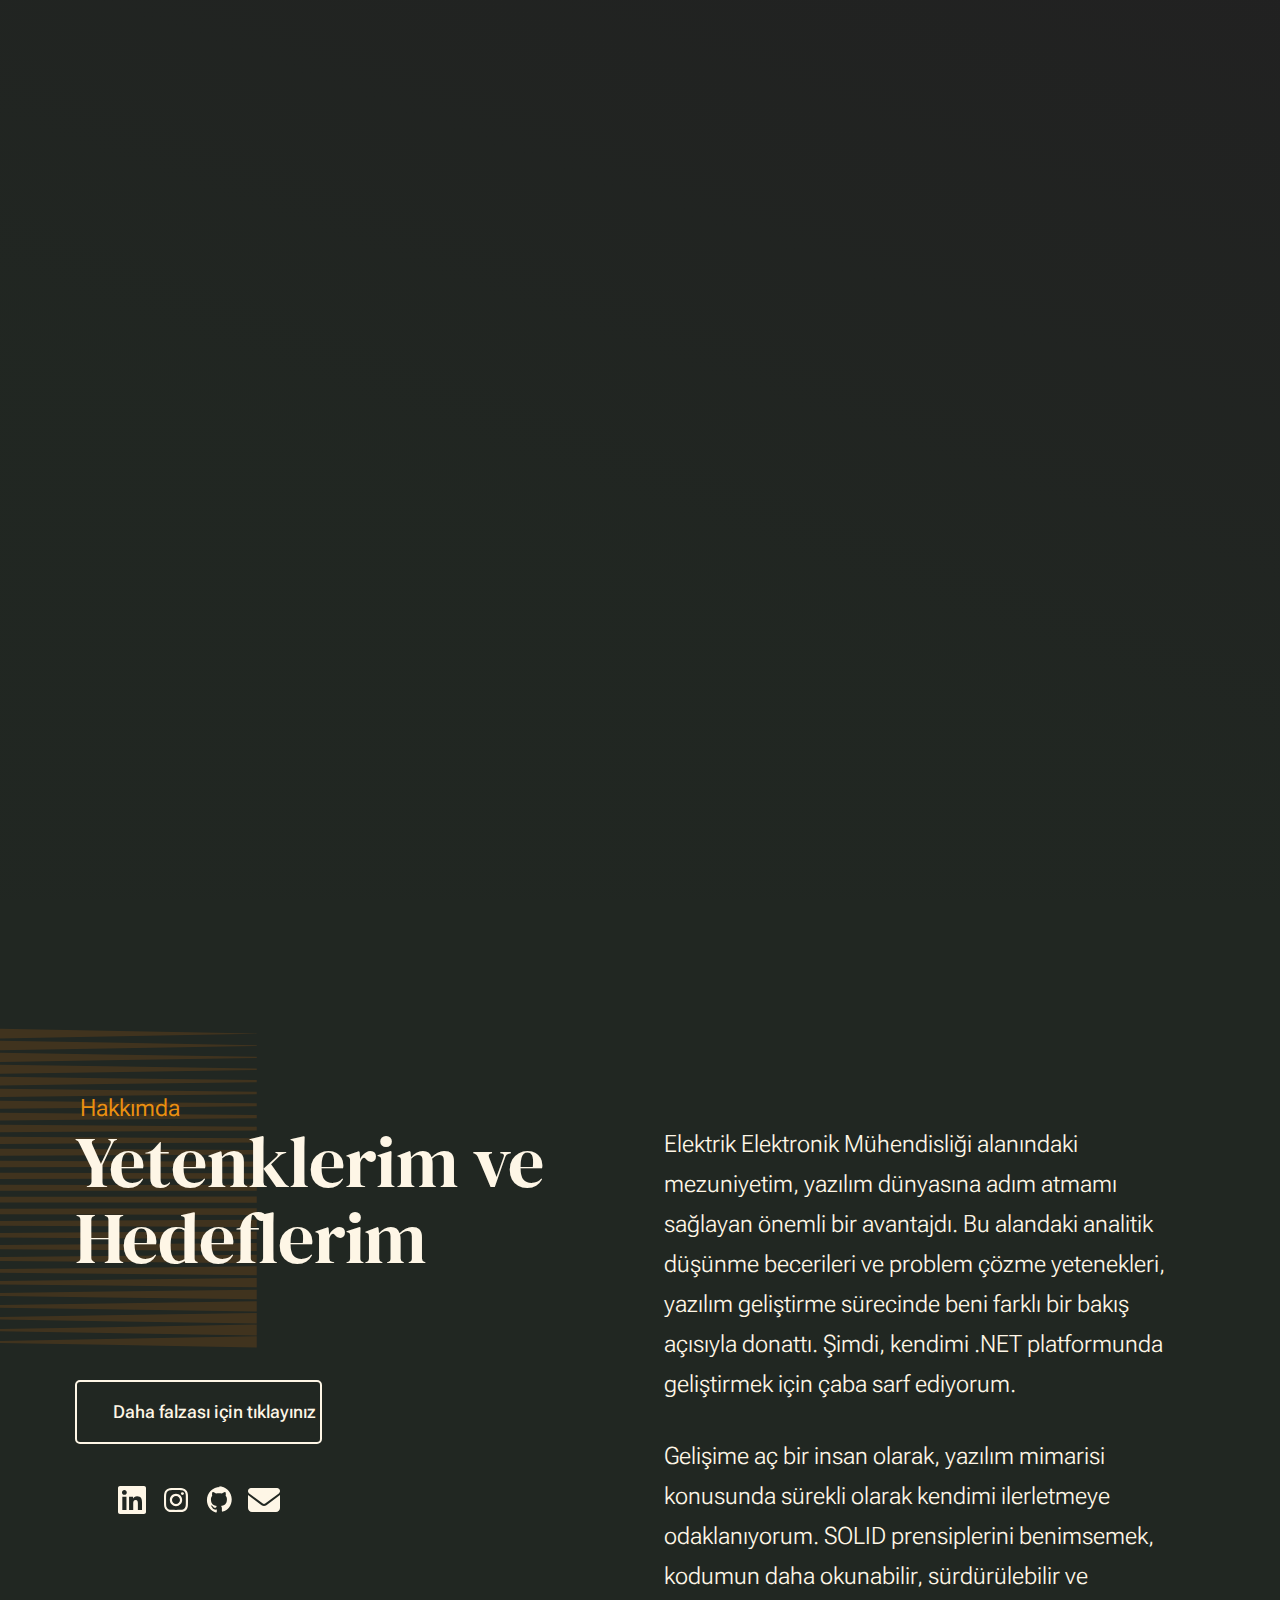
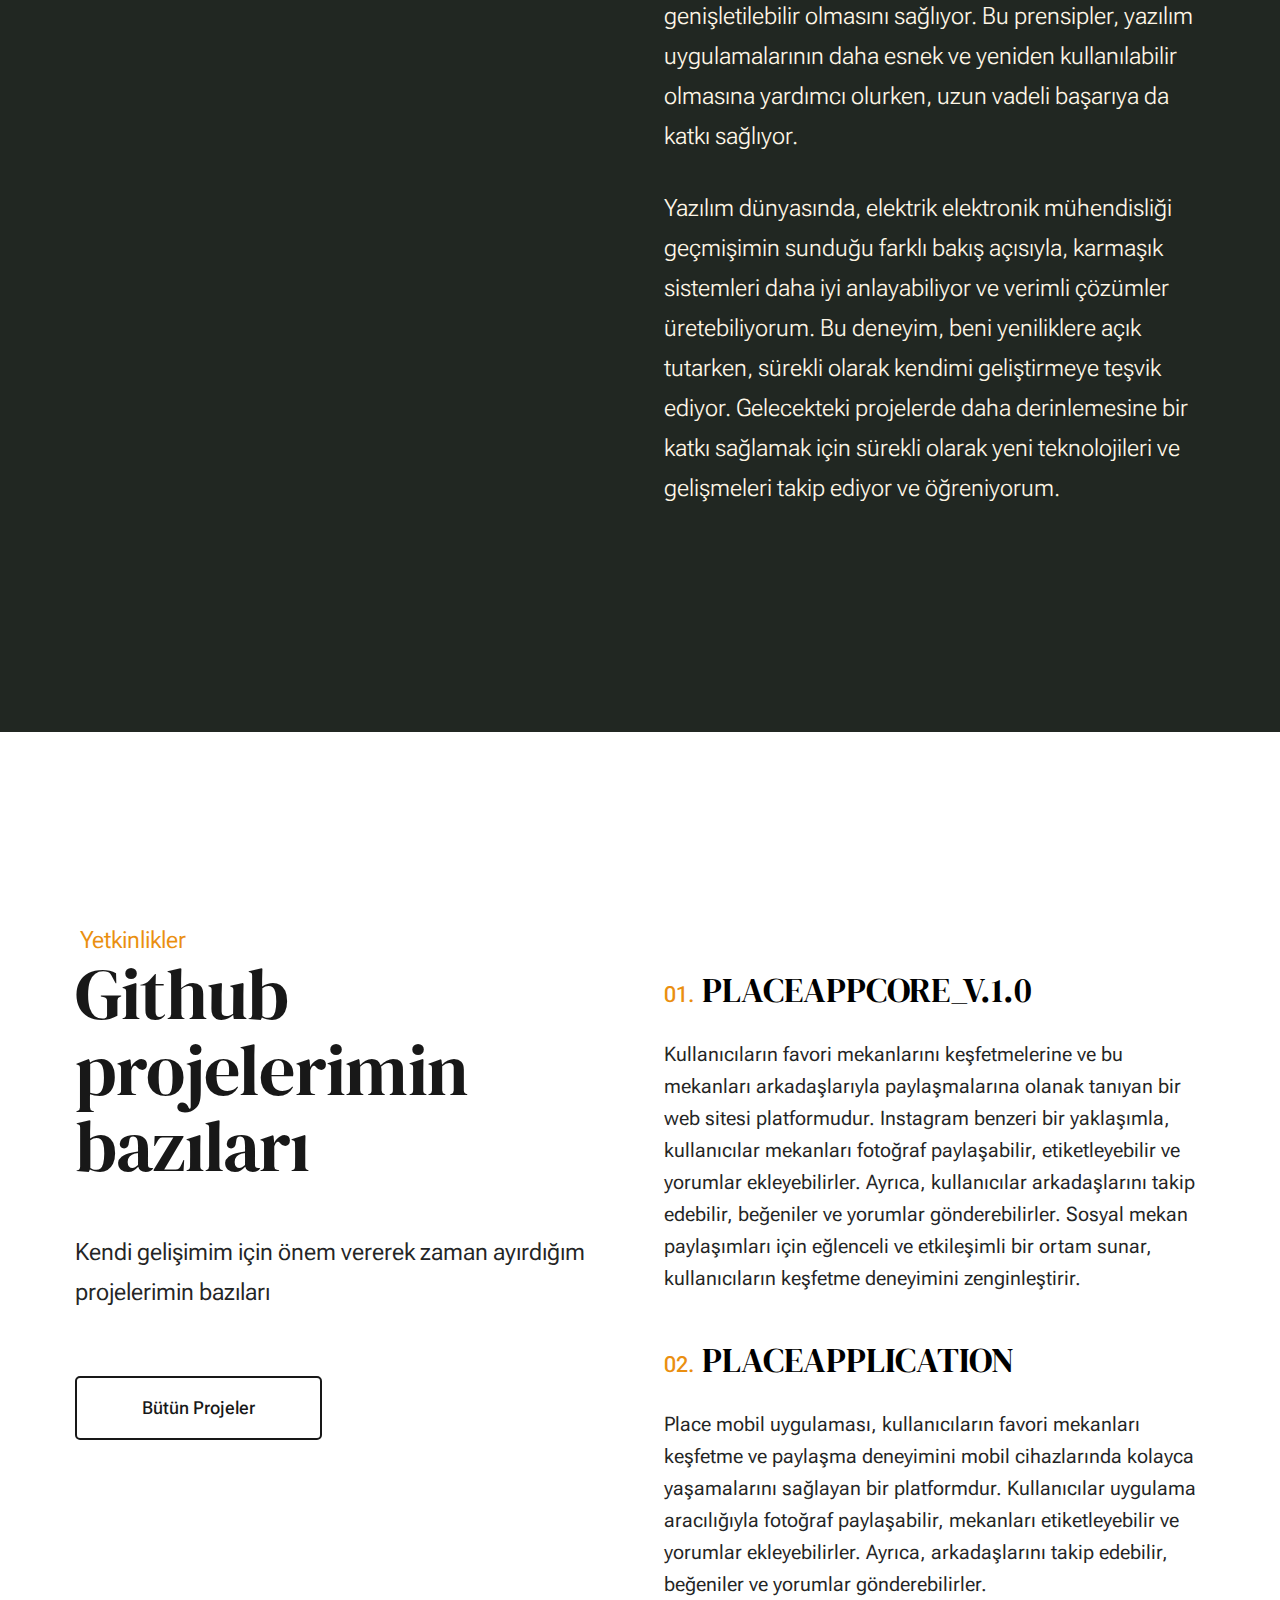
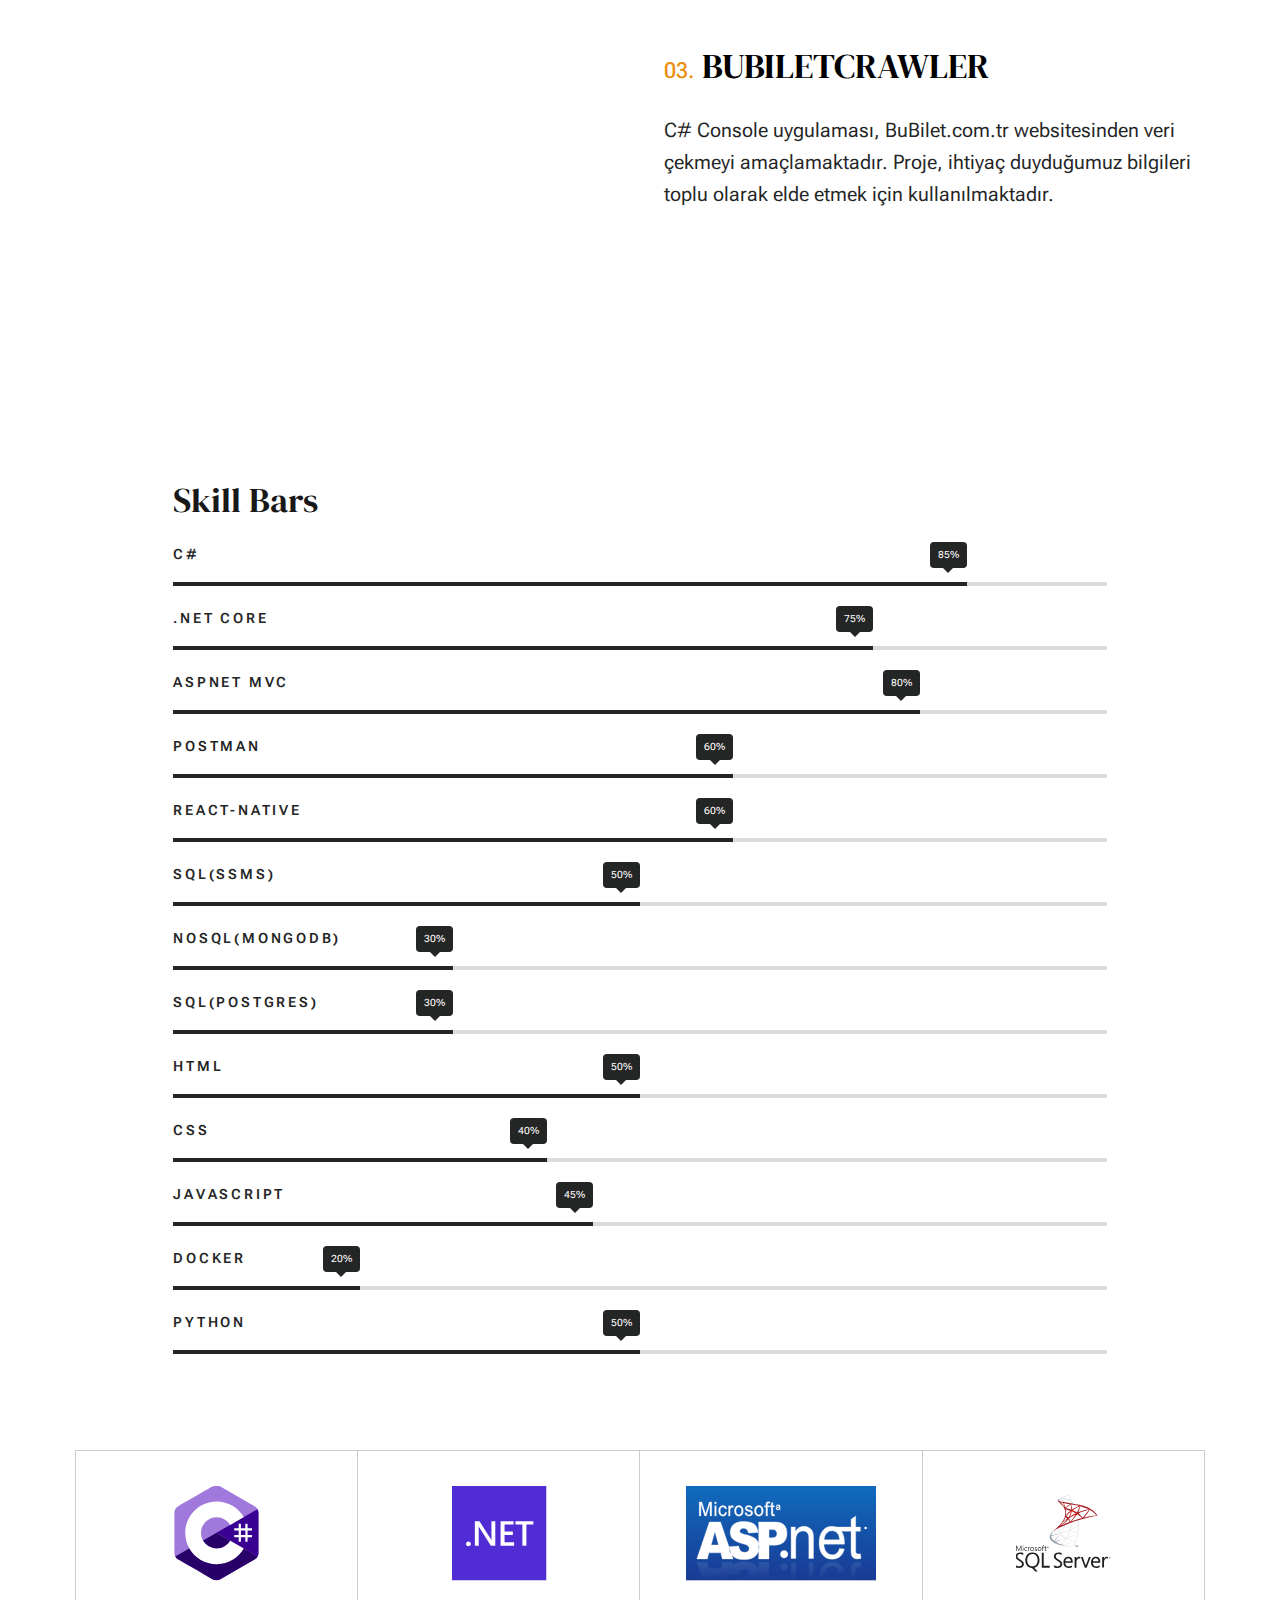
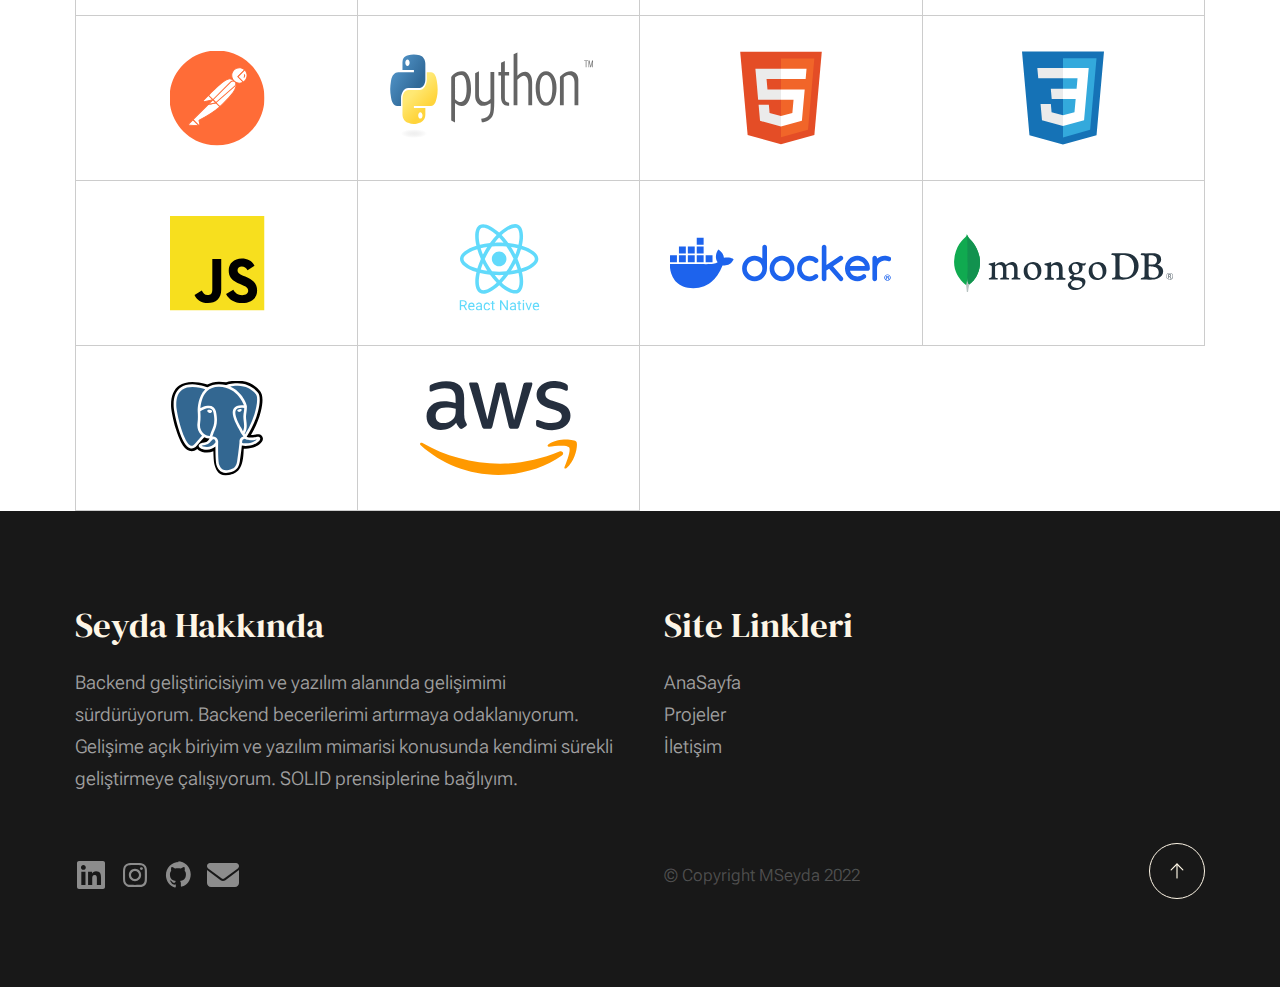
==== commit 3726f0c4: "fix" ====
--- a/index.html
+++ b/index.html
@@ -75,7 +75,7 @@
                     </ul> <!-- s-header__menu-links -->
 
                     <div class="s-header__contact">
-                        <a href="https://drive.google.com/file/d/1LDnHceFIZ_jR4SyvJv1OPVoy2yQ7rIGN/view?usp=drive_link" class="btn btn--primary s-header__contact-btn" target="_blank">Cv İndir</a>
+                        <a href="https://drive.google.com/file/d/1LDnHceFIZ_jR4SyvJv1OPVoy2yQ7rIGN/view" class="btn btn--primary s-header__contact-btn" target="_blank">Cv İndir</a>
                     </div> <!-- s-header__contact -->
 
                 </nav> <!-- end s-header__nav -->
@@ -171,7 +171,7 @@
                         </div> <!-- end s-about__content-main -->
 
                         <div class="s-about__content-btn grid-section-split__bottom">
-                            <a href="about.html" class="btn btn--stroke u-fullwidth">Daha falzası için tıklayınız</a>
+                            <a href="https://drive.google.com/file/d/1LDnHceFIZ_jR4SyvJv1OPVoy2yQ7rIGN/view" target="_blank" class="btn btn--stroke u-fullwidth">Daha falzası için tıklayınız</a>
 
                             <ul class="s-about__social social-list">
                                 <li>
@@ -289,7 +289,7 @@
 
             <!-- clients
             ----------------------------------------------- -->
-            <section id="clients" class="s-clients">
+            <section id="clients" class="s-clients" style="display: none;">
 
                 <div class="row s-clients__content-block width-sixteen-col">
                     <div class="column xl-12 grid-block grid-section-split">
